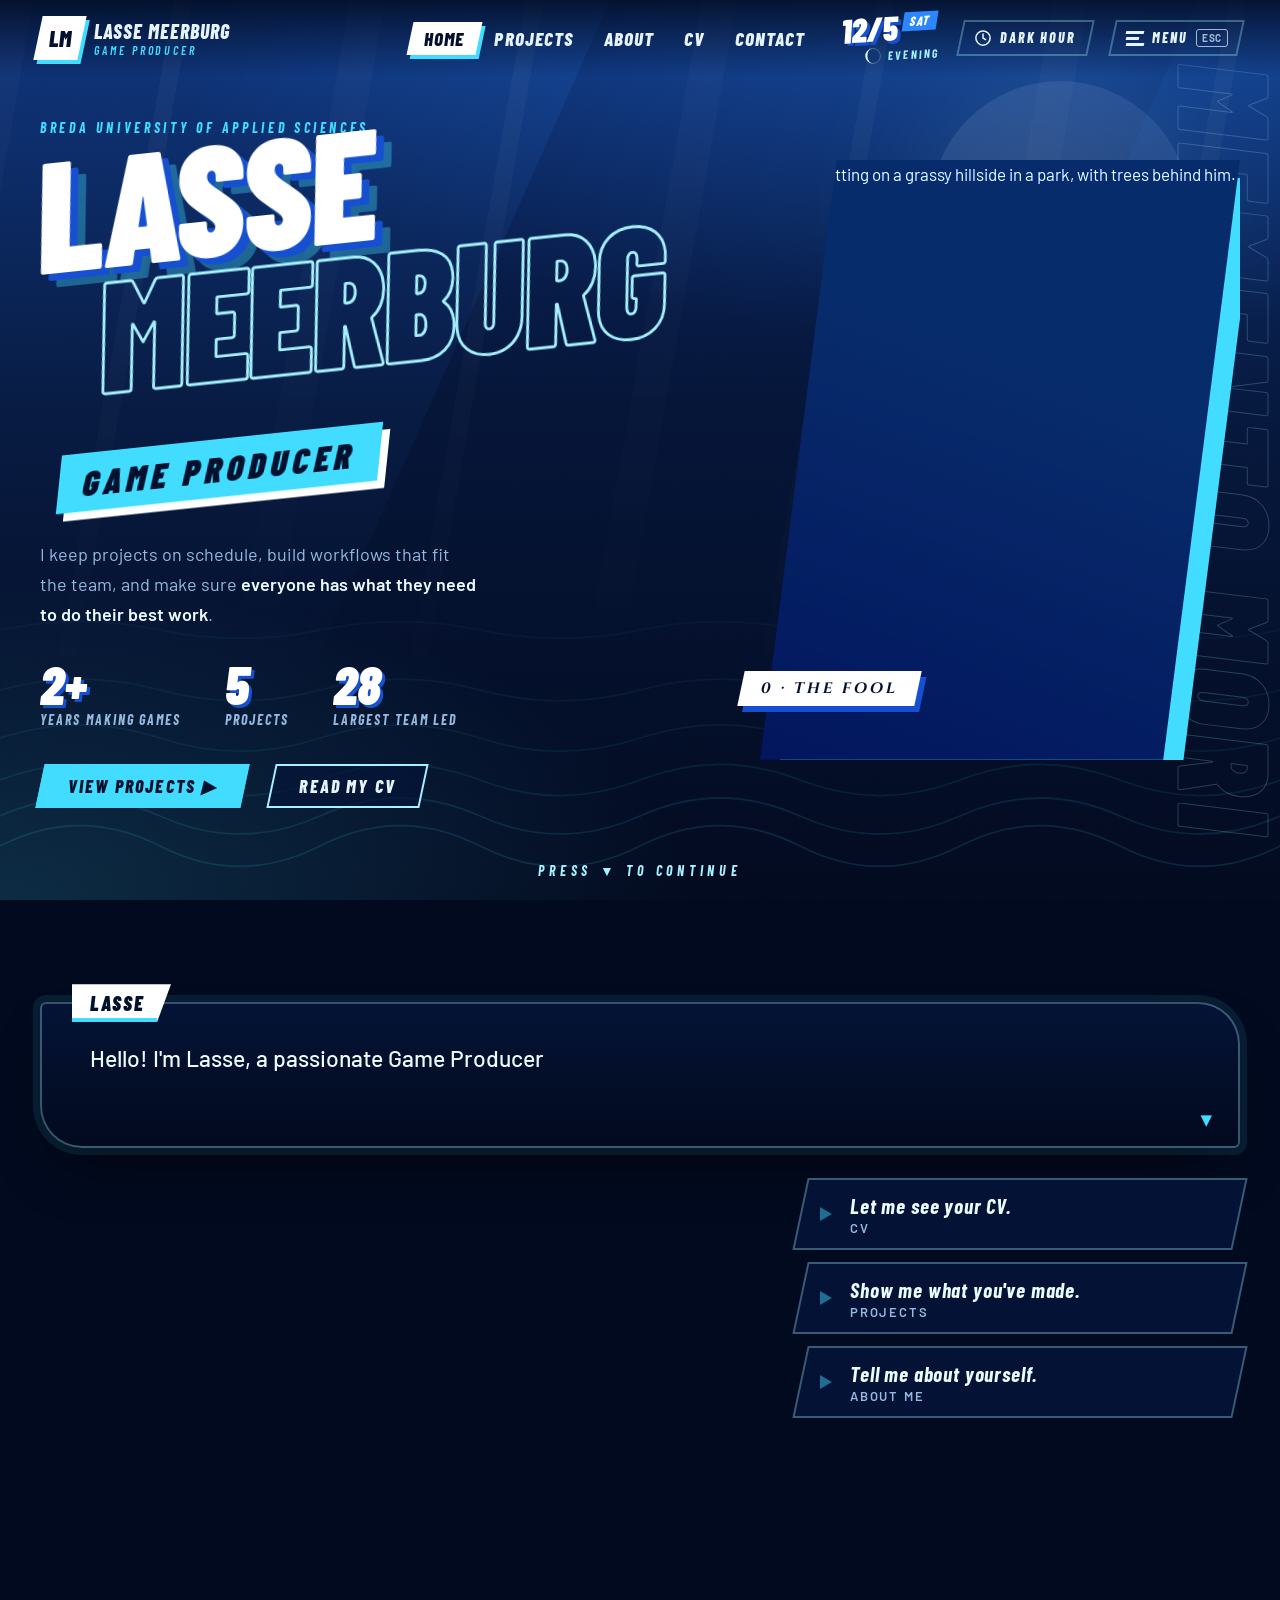
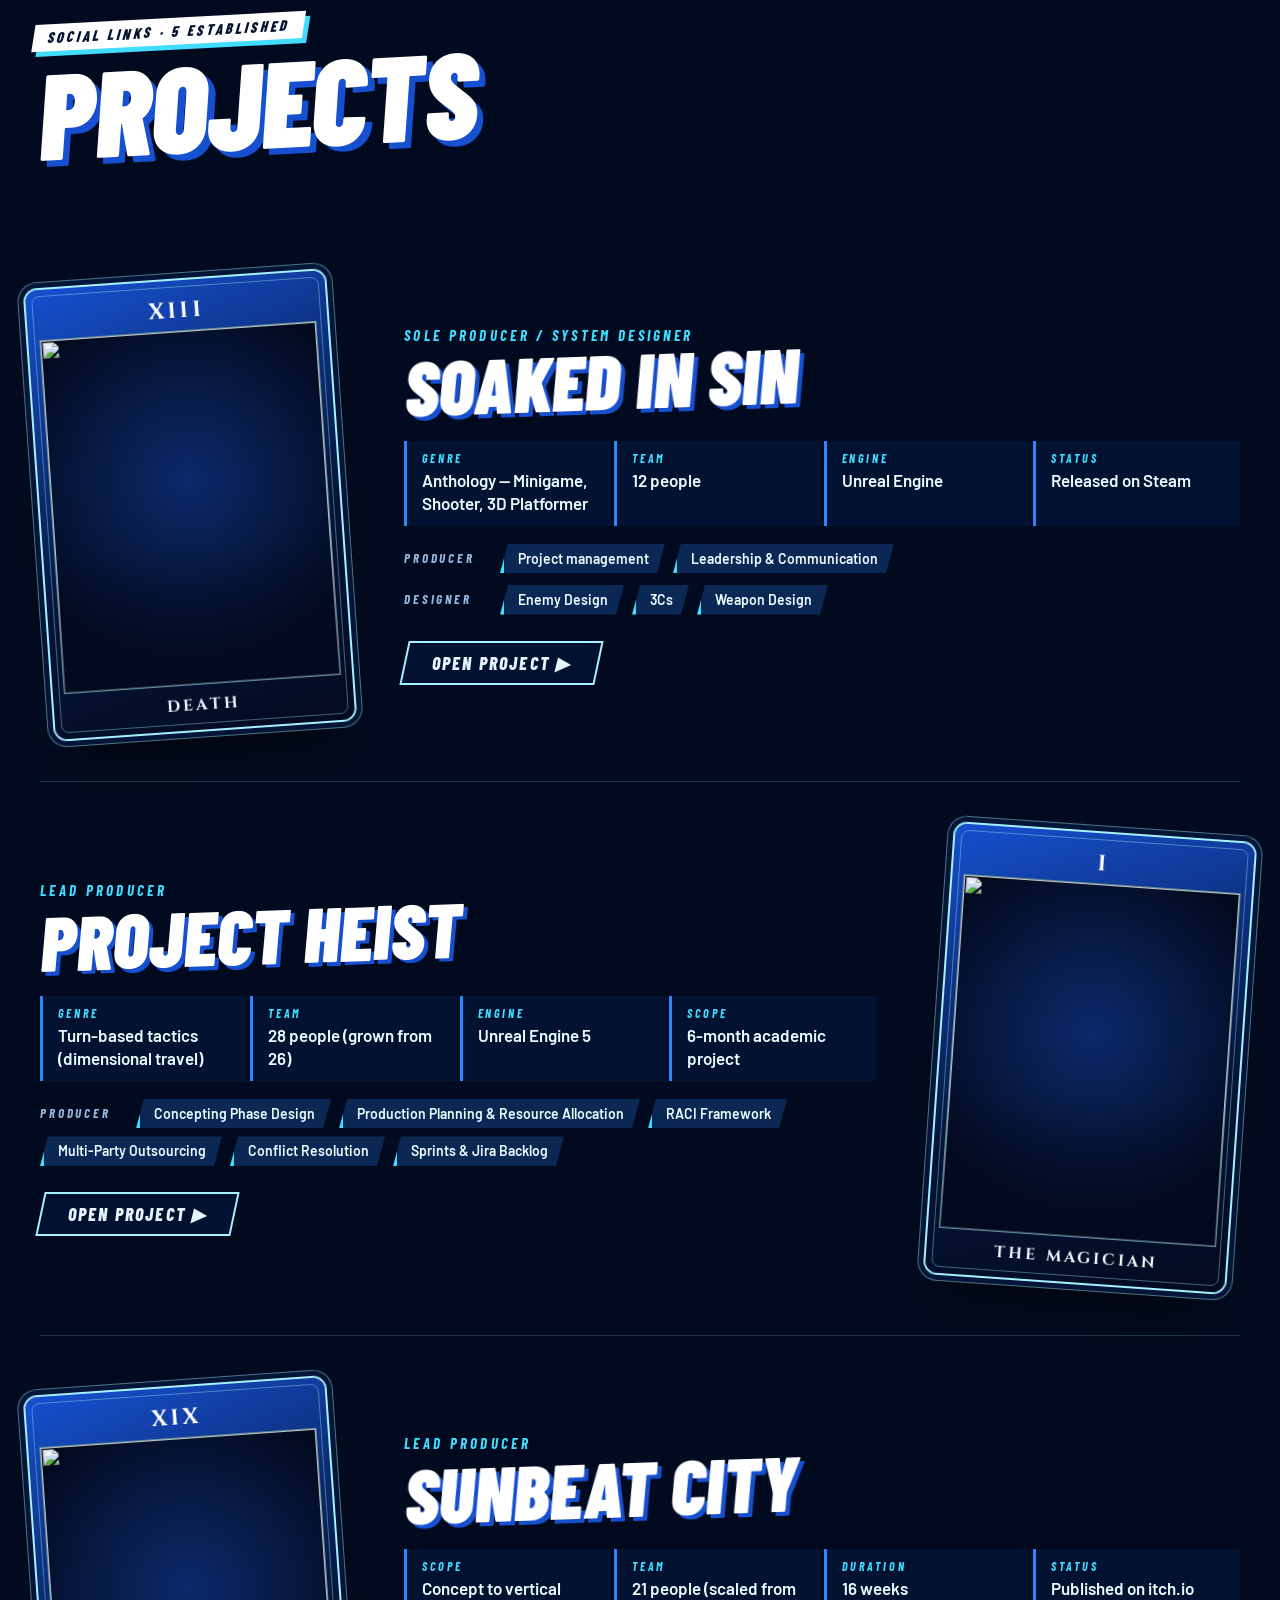
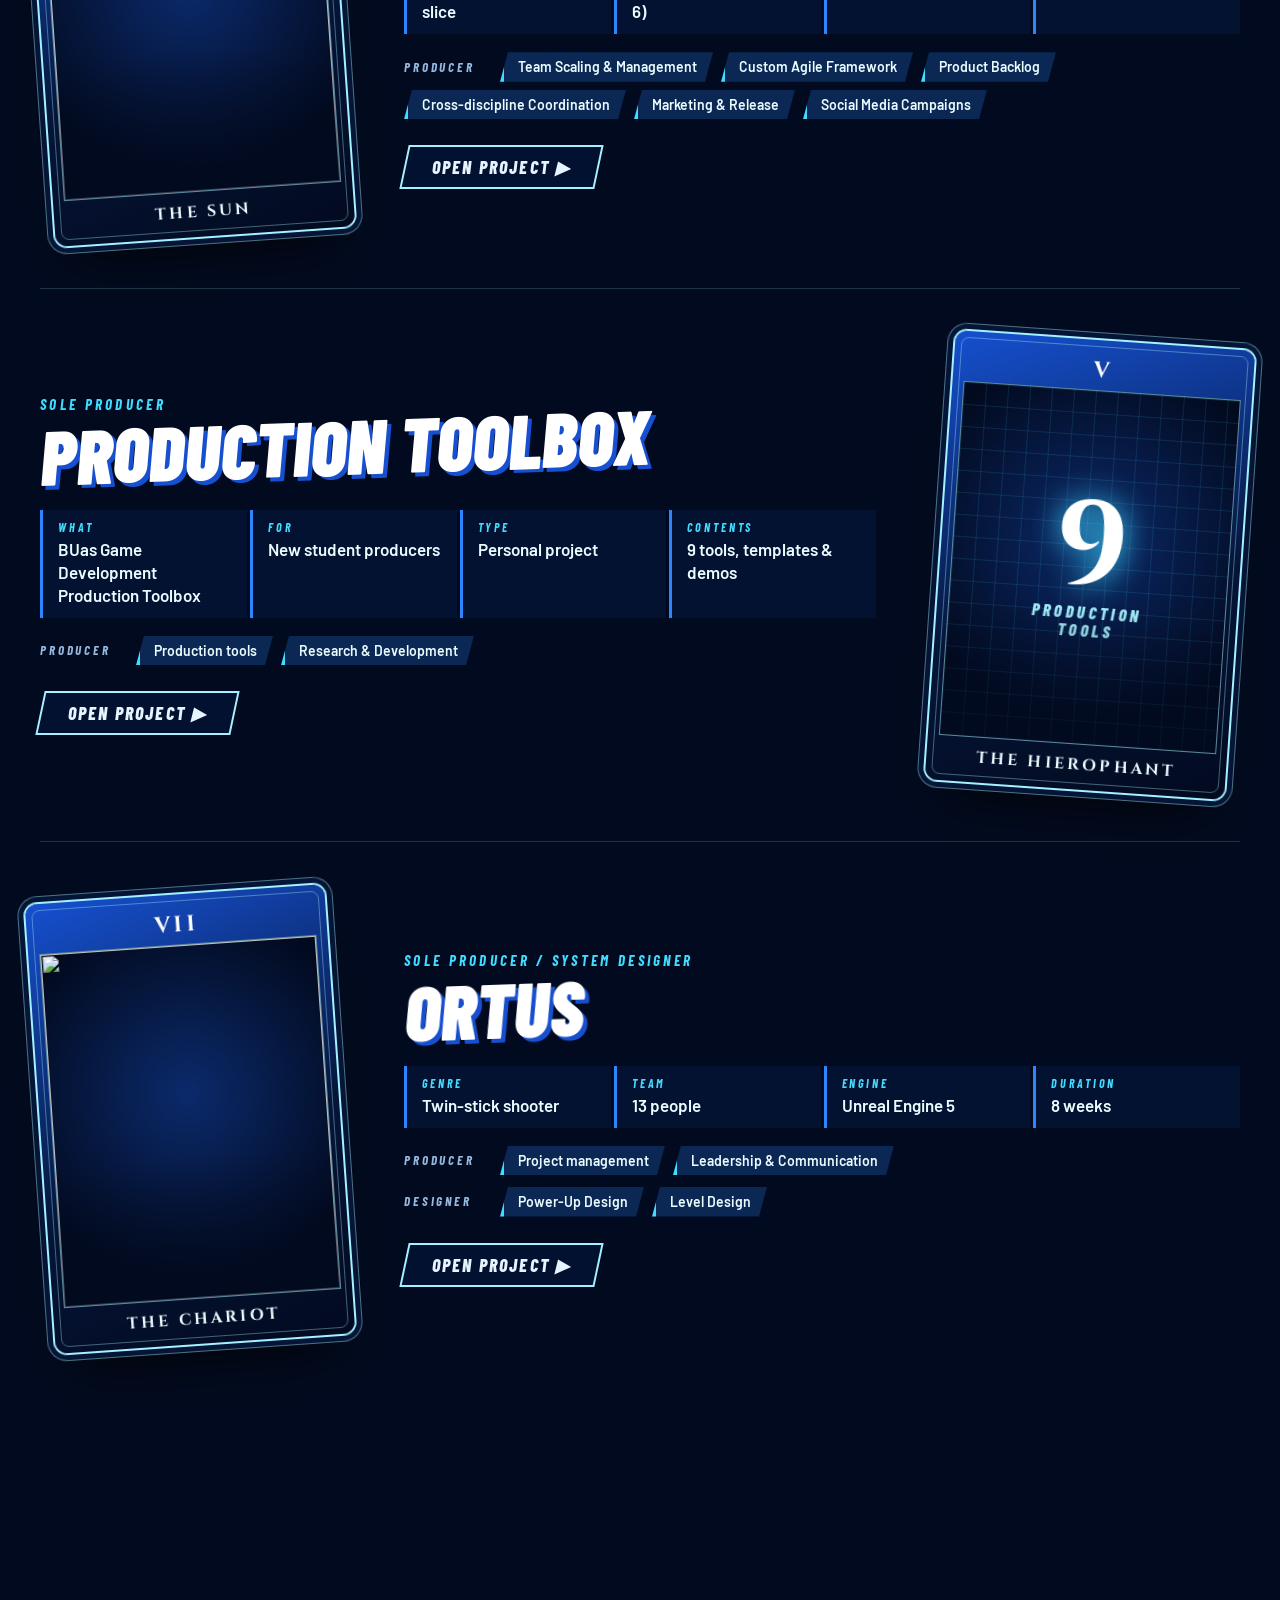
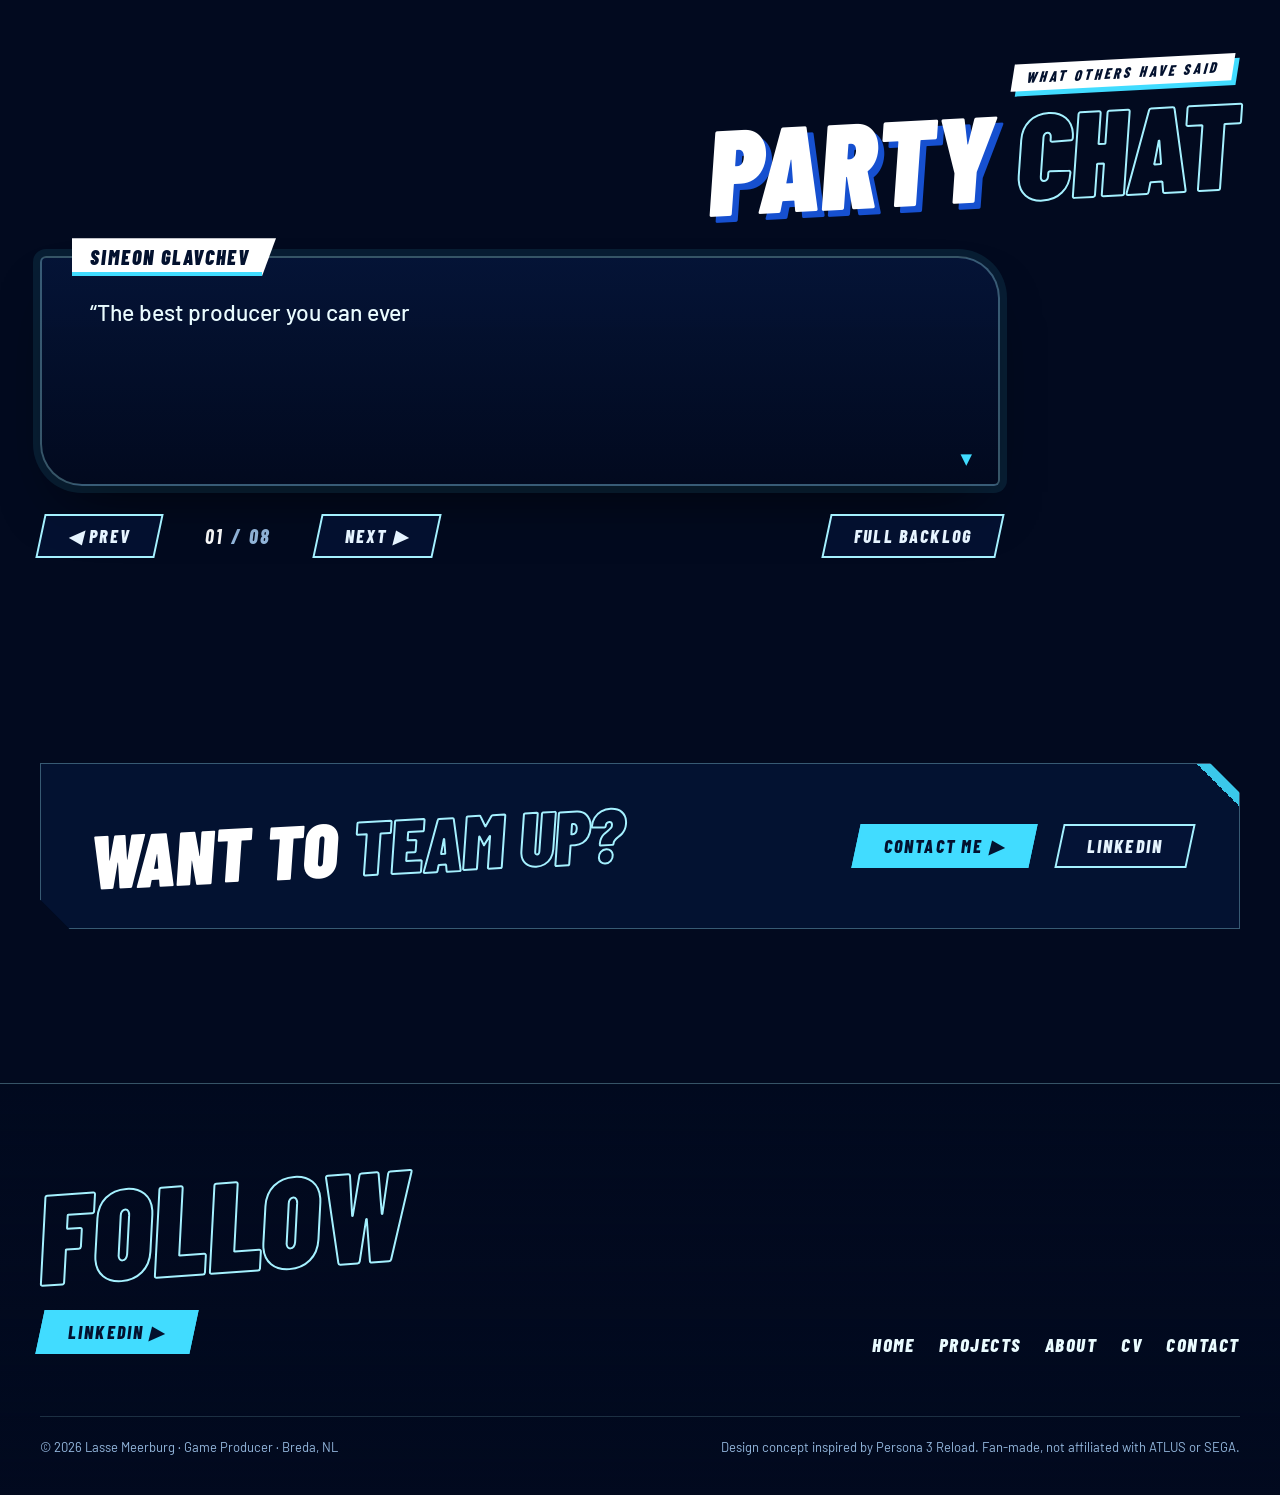
==== index.html @ f98d1767 "Add Persona 3 Reload-inspired portfolio concept Static redesign concept of lassemeerburg.squarespace" ====
<!doctype html>
<html lang="en" data-root="." data-page="home">
<head>
<meta charset="utf-8">
<meta name="viewport" content="width=device-width, initial-scale=1">
<title>Lasse Meerburg — Game Producer</title>
<meta name="description" content="Lasse Meerburg is a Game Producer studying at Breda University of Applied Sciences, with more than two years of experience leading game teams of up to 28 people.">
<meta property="og:title" content="Lasse Meerburg — Game Producer">
<meta property="og:description" content="Portfolio of Lasse Meerburg, Game Producer at Breda University of Applied Sciences.">
<meta name="theme-color" content="#051538">
<link rel="icon" href="data:image/svg+xml,%3Csvg xmlns='http://www.w3.org/2000/svg' viewBox='0 0 32 32'%3E%3Crect width='32' height='32' rx='7' fill='%23051538'/%3E%3Ccircle cx='16' cy='16' r='10' fill='%2341dcff'/%3E%3Ccircle cx='21' cy='12' r='9' fill='%23051538'/%3E%3C/svg%3E">
<link rel="preconnect" href="https://fonts.googleapis.com">
<link rel="preconnect" href="https://fonts.gstatic.com" crossorigin>
<link rel="stylesheet" href="https://fonts.googleapis.com/css2?family=Barlow+Condensed:ital,wght@0,500;0,600;0,700;0,800;0,900;1,500;1,600;1,700;1,800;1,900&family=Barlow:ital,wght@0,400;0,500;0,600;0,700;1,400&family=Cinzel:wght@500;700&display=swap">
<link rel="stylesheet" href="assets/css/style.css">
<script>(function(d){d.classList.add('js');try{var q=location.search.match(/[?&]theme=(dark-hour|day)(?=&|$)/),t=q?q[1]:localStorage.getItem('p3-theme');if(q)localStorage.setItem('p3-theme',t);if(t==='dark-hour'||(!t&&new Date().getHours()===0))d.dataset.theme='dark-hour';if(sessionStorage.getItem('p3-wipe'))d.classList.add('wipe-pending')}catch(e){}setTimeout(function(){if(!window.__p3)d.classList.remove('js','wipe-pending')},3000)})(document.documentElement)</script>
<script src="assets/js/site.js" defer></script>
</head>
<body>
<noscript><nav class="wrap" style="padding:20px 0"><a href="index.html">Home</a> · <a href="projects.html">Projects</a> · <a href="about.html">About</a> · <a href="cv.html">CV</a> · <a href="contact.html">Contact</a></nav></noscript>

<main id="main">

  <!-- ===== Title screen ===== -->
  <section class="hero" aria-labelledby="hero-title">
    <div class="hero__memento" aria-hidden="true">Memento Mori</div>
    <div class="wrap hero__grid">
      <div class="hero__copy">
        <p class="kicker">Breda University of Applied Sciences</p>
        <h1 class="hero__title" id="hero-title"><span>Lasse</span><span>Meerburg</span></h1>
        <p class="hero__role">Game Producer</p>
        <p class="hero__lead">I keep projects on schedule, build workflows that fit the team, and make sure <strong>everyone has what they need to do their best work</strong>.</p>
        <ul class="hero__stats" aria-label="At a glance">
          <li><b>2+</b>Years making games</li>
          <li><b>5</b>Projects</li>
          <li><b>28</b>Largest team led</li>
        </ul>
        <div class="btn-row">
          <a class="btn btn--solid" href="projects.html">View projects ▶</a>
          <a class="btn" href="cv.html">Read my CV</a>
        </div>
      </div>
      <figure class="hero__photo">
        <div class="hero__frame" aria-hidden="true"></div>
        <div class="hero__img">
          <img src="https://images.squarespace-cdn.com/content/v1/67a513989b3bf35e9ae5f112/a70b5be4-6b51-494e-b6a9-8e476831c168/IMG_20250909_161806.jpg?format=1000w" alt="Lasse sitting on a grassy hillside in a park, with trees behind him." width="1000" height="1312" fetchpriority="high">
        </div>
        <figcaption class="hero__badge">0 · The Fool</figcaption>
      </figure>
    </div>
    <a class="hero__prompt" href="#hello">Press ▼ to continue</a>
  </section>

  <!-- ===== Hello ===== -->
  <section class="section section--tight" id="hello" aria-label="Introduction">
    <div class="wrap">
      <div class="dialog" data-typewriter data-reveal>
        <span class="dialog__name">Lasse</span>
        <p class="dialog__text">Hello! I'm Lasse, a passionate Game Producer with over two years of experience making games as part of my studies. Currently, I am studying at Breda University of Applied Sciences.</p>
        <span class="dialog__next" aria-hidden="true">▼</span>
      </div>
      <nav class="choices" aria-label="Where to next">
        <a class="choice" href="cv.html">Let me see your CV.<small>CV</small></a>
        <a class="choice" href="projects.html">Show me what you've made.<small>Projects</small></a>
        <a class="choice" href="about.html">Tell me about yourself.<small>About me</small></a>
      </nav>
    </div>
  </section>

  <!-- ===== Projects ===== -->
  <section class="section" id="projects" aria-labelledby="projects-title">
    <div class="wrap">
      <header class="title" data-reveal>
        <span class="title__kicker">Social Links · 5 established</span>
        <h2 class="title__main" id="projects-title">Projects</h2>
      </header>

      <article class="proj" data-reveal>
        <a class="arcana" href="projects/soaked-in-sin.html" data-tilt aria-label="Soaked in Sin — open project page" style="--fit:contain">
          <span class="arcana__num">XIII</span>
          <span class="arcana__art"><img src="https://images.squarespace-cdn.com/content/v1/67a513989b3bf35e9ae5f112/6c86b7fc-7414-4c3a-ae66-5748085917e9/Soaked+In+Sin+Logo.png?format=750w" alt="" loading="lazy"></span>
          <span class="arcana__name">Death</span>
        </a>
        <div class="proj__body">
          <p class="proj__role">Sole Producer / System Designer</p>
          <h3 class="proj__title"><a href="projects/soaked-in-sin.html">Soaked in Sin</a></h3>
          <dl class="facts">
            <div><dt>Genre</dt><dd>Anthology — Minigame, Shooter, 3D Platformer</dd></div>
            <div><dt>Team</dt><dd>12 people</dd></div>
            <div><dt>Engine</dt><dd>Unreal Engine</dd></div>
            <div><dt>Status</dt><dd>Released on Steam</dd></div>
          </dl>
          <div class="chips"><span class="chips__label">Producer</span><span class="chip">Project management</span><span class="chip">Leadership &amp; Communication</span></div>
          <div class="chips"><span class="chips__label">Designer</span><span class="chip">Enemy Design</span><span class="chip">3Cs</span><span class="chip">Weapon Design</span></div>
          <a class="btn" href="projects/soaked-in-sin.html">Open project ▶</a>
        </div>
      </article>

      <article class="proj" data-reveal>
        <a class="arcana" href="projects/project-heist.html" data-tilt aria-label="Project Heist — open project page" style="--pos:50% 40%">
          <span class="arcana__num">I</span>
          <span class="arcana__art"><img src="https://images.squarespace-cdn.com/content/v1/67a513989b3bf35e9ae5f112/0121efa8-6def-48db-aca3-4c8d348fcbda/Team1Concepting_W3_color.png?format=750w" alt="" loading="lazy"></span>
          <span class="arcana__name">The Magician</span>
        </a>
        <div class="proj__body">
          <p class="proj__role">Lead Producer</p>
          <h3 class="proj__title"><a href="projects/project-heist.html">Project Heist</a></h3>
          <dl class="facts">
            <div><dt>Genre</dt><dd>Turn-based tactics (dimensional travel)</dd></div>
            <div><dt>Team</dt><dd>28 people (grown from 26)</dd></div>
            <div><dt>Engine</dt><dd>Unreal Engine 5</dd></div>
            <div><dt>Scope</dt><dd>6-month academic project</dd></div>
          </dl>
          <div class="chips"><span class="chips__label">Producer</span><span class="chip">Concepting Phase Design</span><span class="chip">Production Planning &amp; Resource Allocation</span><span class="chip">RACI Framework</span><span class="chip">Multi-Party Outsourcing</span><span class="chip">Conflict Resolution</span><span class="chip">Sprints &amp; Jira Backlog</span></div>
          <a class="btn" href="projects/project-heist.html">Open project ▶</a>
        </div>
      </article>

      <article class="proj" data-reveal>
        <a class="arcana" href="projects/sunbeat-city.html" data-tilt aria-label="Sunbeat City — open project page" style="--pos:22% 50%">
          <span class="arcana__num">XIX</span>
          <span class="arcana__art"><img src="https://images.squarespace-cdn.com/content/v1/67a513989b3bf35e9ae5f112/8e9fdb85-05a5-49b3-a9f9-baf64c06954c/Sunbeat+City_Image+%286%29.jpg?format=750w" alt="" loading="lazy"></span>
          <span class="arcana__name">The Sun</span>
        </a>
        <div class="proj__body">
          <p class="proj__role">Lead Producer</p>
          <h3 class="proj__title"><a href="projects/sunbeat-city.html">Sunbeat City</a></h3>
          <dl class="facts">
            <div><dt>Scope</dt><dd>Concept to vertical slice</dd></div>
            <div><dt>Team</dt><dd>21 people (scaled from 6)</dd></div>
            <div><dt>Duration</dt><dd>16 weeks</dd></div>
            <div><dt>Status</dt><dd>Published on itch.io</dd></div>
          </dl>
          <div class="chips"><span class="chips__label">Producer</span><span class="chip">Team Scaling &amp; Management</span><span class="chip">Custom Agile Framework</span><span class="chip">Product Backlog</span><span class="chip">Cross-discipline Coordination</span><span class="chip">Marketing &amp; Release</span><span class="chip">Social Media Campaigns</span></div>
          <a class="btn" href="projects/sunbeat-city.html">Open project ▶</a>
        </div>
      </article>

      <article class="proj" data-reveal>
        <a class="arcana" href="projects/production-toolbox.html" data-tilt aria-label="Production Toolbox — open project page">
          <span class="arcana__num">V</span>
          <span class="arcana__art arcana__art--type" aria-hidden="true"><span class="tt-big">9</span><span class="tt-small">Production<br>tools</span></span>
          <span class="arcana__name">The Hierophant</span>
        </a>
        <div class="proj__body">
          <p class="proj__role">Sole Producer</p>
          <h3 class="proj__title"><a href="projects/production-toolbox.html">Production Toolbox</a></h3>
          <dl class="facts">
            <div><dt>What</dt><dd>BUas Game Development Production Toolbox</dd></div>
            <div><dt>For</dt><dd>New student producers</dd></div>
            <div><dt>Type</dt><dd>Personal project</dd></div>
            <div><dt>Contents</dt><dd>9 tools, templates &amp; demos</dd></div>
          </dl>
          <div class="chips"><span class="chips__label">Producer</span><span class="chip">Production tools</span><span class="chip">Research &amp; Development</span></div>
          <a class="btn" href="projects/production-toolbox.html">Open project ▶</a>
        </div>
      </article>

      <article class="proj" data-reveal>
        <a class="arcana" href="projects/ortus.html" data-tilt aria-label="ORTUS — open project page" style="--fit:contain">
          <span class="arcana__num">VII</span>
          <span class="arcana__art arcana__art--fill" style="--art:url('https://images.squarespace-cdn.com/content/v1/67a513989b3bf35e9ae5f112/cac41859-4544-452c-8e7e-97a00ee255c0/ORTUS+LOGO+2.png?format=300w')"><img src="https://images.squarespace-cdn.com/content/v1/67a513989b3bf35e9ae5f112/cac41859-4544-452c-8e7e-97a00ee255c0/ORTUS+LOGO+2.png?format=750w" alt="" loading="lazy"></span>
          <span class="arcana__name">The Chariot</span>
        </a>
        <div class="proj__body">
          <p class="proj__role">Sole Producer / System Designer</p>
          <h3 class="proj__title"><a href="projects/ortus.html">ORTUS</a></h3>
          <dl class="facts">
            <div><dt>Genre</dt><dd>Twin-stick shooter</dd></div>
            <div><dt>Team</dt><dd>13 people</dd></div>
            <div><dt>Engine</dt><dd>Unreal Engine 5</dd></div>
            <div><dt>Duration</dt><dd>8 weeks</dd></div>
          </dl>
          <div class="chips"><span class="chips__label">Producer</span><span class="chip">Project management</span><span class="chip">Leadership &amp; Communication</span></div>
          <div class="chips"><span class="chips__label">Designer</span><span class="chip">Power-Up Design</span><span class="chip">Level Design</span></div>
          <a class="btn" href="projects/ortus.html">Open project ▶</a>
        </div>
      </article>
    </div>
  </section>

  <!-- ===== Testimonials ===== -->
  <section class="section" id="voices" aria-labelledby="voices-title">
    <div class="wrap">
      <header class="title title--right" data-reveal>
        <span class="title__kicker">What others have said</span>
        <h2 class="title__main" id="voices-title">Party <em>chat</em></h2>
      </header>
      <div class="talk" data-talk data-log="about.html#backlog" data-reveal>
        <ul class="quotes">
          <li><span class="q__name">Simeon Glavchev</span><p class="q__text">The best producer you can ever get is Lasse — he handled the producer role insanely well and if I could choose my producer it will always be him.</p></li>
          <li><span class="q__name">Iliya Karadzhinova</span><span class="q__role">Environment Artist</span><p class="q__text">Lasse felt like the glue of the group and with us being 12 people, it would have been hard to get to the same point without him.</p></li>
          <li><span class="q__name">Jarod de Cleen</span><span class="q__role">3Cs Designer</span><p class="q__text">The project I worked on with Lasse felt the most organized and well thought out by a long shot — there was never a moment when the group would fall apart.</p></li>
          <li><span class="q__name">Karin Mursec</span><span class="q__role">Character Artist</span><p class="q__text">He took the lead helping us get organized then stepped back allowing others to lead too, showing the team is really important to him while communicating clearly and being quick to help when asked.</p></li>
          <li><span class="q__name">Noah Modli-Gorodetsky</span><p class="q__text">You bring a constant driving force to a project while creating spaces for teammates to meaningfully contribute, and the sense of camaraderie you brought to the team is honestly awe inspiring.</p></li>
          <li><span class="q__name">Daan Derkx</span><p class="q__text">Lasse led clear meetings to keep everyone on the same page while being open to feedback, and amazingly kept track of what 12 people were working on for 48 hours during a game jam.</p></li>
          <li><span class="q__name">Adrian Kowalik</span><p class="q__text">Lasse is an amazing producer who keeps the team united, and I've worked with him on several projects — every single one ended up as a great game.</p></li>
          <li><span class="q__name">Maxim Reyes</span><p class="q__text">He keeps the ball rolling without stalling conversation, ensures team spirit, treats everyone like an equal, and leads very clearly.</p></li>
        </ul>
      </div>
    </div>
  </section>

  <!-- ===== Contact band ===== -->
  <section class="section section--tight" aria-label="Get in touch">
    <div class="wrap">
      <div class="panel cta-band" data-reveal>
        <h2>Want to <em>team up?</em></h2>
        <div class="btn-row">
          <a class="btn btn--solid" href="contact.html">Contact me ▶</a>
          <a class="btn" href="https://www.linkedin.com/in/lasse-meerburg-8530b225b/" target="_blank" rel="noopener">LinkedIn</a>
        </div>
      </div>
    </div>
  </section>

</main>
</body>
</html>
---- assets/css/style.css ----
/* ==========================================================================
   Lasse Meerburg — portfolio concept
   Visual direction inspired by Persona 3 Reload (fan-made, unofficial).
   ========================================================================== */

/* ---------- Tokens ------------------------------------------------------- */
:root {
  --abyss: #020a1f;
  --night: #051538;
  --deep: #0b2a6b;
  --blue: #1650d0;
  --azure: #2b86ff;
  --cyan: #41dcff;
  --aqua: #a5f1ff;
  --foam: #eafcff;
  --white: #ffffff;
  --ink: #03112e;
  --accent: #ff3d6e;
  --moon: #dff6ff;
  --moon-glow: rgba(165, 241, 255, .35);

  --text: #e6f4ff;
  --muted: #95b9df;
  --panel: rgba(5, 21, 56, .78);
  --panel-strong: rgba(2, 10, 31, .94);
  --line: rgba(165, 241, 255, .32);

  --skew: -12deg;
  --ease: cubic-bezier(.2, .9, .2, 1);
  --header-h: 76px;

  --f-display: "Barlow Condensed", "Arial Narrow", sans-serif;
  --f-body: "Barlow", system-ui, -apple-system, "Segoe UI", sans-serif;
  --f-tarot: "Cinzel", Georgia, serif;

  color-scheme: dark;
}

/* The Dark Hour: same layout, a sicker palette. */
:root[data-theme="dark-hour"] {
  --abyss: #020803;
  --night: #06170b;
  --deep: #0f3418;
  --blue: #2b6a20;
  --azure: #6fcf2f;
  --cyan: #c4ff4d;
  --aqua: #e3ffad;
  --foam: #f5ffe6;
  --ink: #071203;
  --accent: #e0002a;
  --moon: #f6f39a;
  --moon-glow: rgba(225, 255, 120, .45);

  --text: #effbe2;
  --muted: #a7c596;
  --panel: rgba(6, 23, 11, .8);
  --panel-strong: rgba(2, 10, 4, .95);
  --line: rgba(196, 255, 77, .32);
}

/* ---------- Base --------------------------------------------------------- */
*, *::before, *::after { box-sizing: border-box; }

html {
  -webkit-text-size-adjust: 100%;
  scroll-behavior: smooth;
  scroll-padding-top: calc(var(--header-h) + 16px);
  background: var(--abyss);
}

/* No body background: the root paints the base colour, and the fixed .bg layer
   (z-index -1) has to sit above it but below all content. */
body {
  margin: 0;
  min-height: 100vh;
  color: var(--text);
  font: 400 17px/1.65 var(--f-body);
  overflow-x: hidden;
  transition: color .6s;
}

img { max-width: 100%; display: block; }
a { color: var(--cyan); }
p { margin: 0 0 1.1em; }
::selection { background: var(--cyan); color: var(--ink); }
:focus-visible { outline: 3px solid var(--cyan); outline-offset: 3px; }

.sr-only {
  position: absolute; width: 1px; height: 1px; padding: 0; margin: -1px;
  overflow: hidden; clip: rect(0 0 0 0); white-space: nowrap; border: 0;
}

.skip {
  position: fixed; left: 16px; top: -60px; z-index: 300;
  padding: 10px 16px; background: var(--white); color: var(--ink);
  font: 800 italic 16px/1 var(--f-display); letter-spacing: .1em; text-transform: uppercase;
  text-decoration: none; transition: top .2s;
}
.skip:focus { top: 12px; }

.wrap { width: min(1200px, 100% - 32px); margin-inline: auto; }
.section { position: relative; padding: clamp(64px, 10vw, 140px) 0; }
.section--tight { padding: clamp(40px, 6vw, 80px) 0; }

/* Page-transition guard: keeps the incoming page covered until the wipe runs.
   Auto-reveals after 1.5s in case the script never loads. */
.wipe-pending body { visibility: hidden; animation: unhide 0s 1.5s forwards; }
@keyframes unhide { to { visibility: visible; } }

/* ---------- Background --------------------------------------------------- */
.bg {
  position: fixed; inset: 0; z-index: -1; overflow: hidden; pointer-events: none;
  background:
    radial-gradient(120% 80% at 78% -10%, color-mix(in srgb, var(--azure) 42%, transparent), transparent 60%),
    radial-gradient(90% 60% at 0% 100%, color-mix(in srgb, var(--cyan) 16%, transparent), transparent 60%),
    linear-gradient(180deg, var(--deep) 0%, var(--night) 45%, var(--abyss) 100%);
  transition: background .8s;
}
.bg__shard {
  position: absolute; top: -20vh; width: 60vw; height: 140vh;
  background: linear-gradient(180deg, color-mix(in srgb, var(--azure) 16%, transparent), transparent 70%);
  transform: skewX(-24deg);
}
.bg__shard--1 { left: -28vw; }
.bg__shard--2 { right: -38vw; opacity: .55; }
.bg__rays {
  position: absolute; inset: -20% -10%;
  background: repeating-linear-gradient(100deg,
    transparent 0 9%, rgba(255, 255, 255, .035) 9% 11%,
    transparent 11% 19%, rgba(255, 255, 255, .05) 19% 20%);
  -webkit-mask-image: linear-gradient(180deg, #000 0%, transparent 75%);
  mask-image: linear-gradient(180deg, #000 0%, transparent 75%);
  animation: rays 18s ease-in-out infinite alternate;
}
@keyframes rays { to { transform: translateX(4%) skewX(-4deg); } }

.bg__moon {
  position: absolute; top: 9vh; right: 7vw;
  width: min(22vw, 260px); aspect-ratio: 1; border-radius: 50%;
  background: radial-gradient(circle at 38% 35%, var(--moon), color-mix(in srgb, var(--moon) 65%, var(--azure)) 72%);
  box-shadow: 0 0 60px 18px var(--moon-glow), 0 0 220px 60px color-mix(in srgb, var(--moon-glow) 45%, transparent);
  opacity: .14;
  transition: width 1.2s var(--ease), top 1.2s var(--ease), right 1.2s var(--ease), opacity 1.2s;
}
:root[data-theme="dark-hour"] .bg__moon { opacity: .85; width: min(48vw, 580px); top: -8vh; right: -8vw; }

.bg__waves {
  position: absolute; left: 0; bottom: -2vh; width: 200%; height: 40vh;
  color: var(--cyan); opacity: .35;
  animation: waves 26s linear infinite;
}
.bg__waves svg { width: 100%; height: 100%; }
@keyframes waves { to { transform: translateX(-50%); } }

.bubble {
  position: absolute; bottom: -40px; left: var(--x);
  width: var(--s); height: var(--s); border-radius: 50%;
  border: 1px solid color-mix(in srgb, var(--aqua) 55%, transparent);
  background: radial-gradient(circle at 30% 30%, rgba(255, 255, 255, .55), transparent 42%);
  opacity: 0;
  animation: rise var(--d) linear var(--delay) infinite;
}
@keyframes rise {
  0% { transform: translate(0, 0); opacity: 0; }
  10% { opacity: .75; }
  50% { transform: translate(var(--drift), -55vh); }
  90% { opacity: .5; }
  100% { transform: translate(0, -112vh); opacity: 0; }
}

.bg__grain {
  position: absolute; inset: 0; opacity: .06; mix-blend-mode: overlay;
  background-image: url("data:image/svg+xml;utf8,<svg xmlns='http://www.w3.org/2000/svg' width='160' height='160'><filter id='n'><feTurbulence type='fractalNoise' baseFrequency='.9' numOctaves='2' stitchTiles='stitch'/></filter><rect width='100%' height='100%' filter='url(%23n)'/></svg>");
}
:root[data-theme="dark-hour"] .bg::after {
  content: ""; position: absolute; inset: 0;
  background: radial-gradient(ellipse at 50% 125%, rgba(170, 0, 24, .4), transparent 60%);
}

/* ---------- Header ------------------------------------------------------- */
.hdr {
  position: fixed; inset: 0 0 auto 0; z-index: 50;
  height: var(--header-h);
  display: flex; align-items: center; gap: clamp(10px, 2vw, 22px);
  padding: 0 clamp(16px, 3vw, 40px);
  background: linear-gradient(180deg, color-mix(in srgb, var(--abyss) 85%, transparent), transparent);
  transition: background .3s, box-shadow .3s;
}
.hdr.is-scrolled { background: var(--panel-strong); box-shadow: 0 1px 0 var(--line); }

.brand { display: flex; align-items: center; gap: 12px; color: var(--text); text-decoration: none; }
.brand__mark {
  display: grid; place-items: center; width: 44px; height: 44px; flex: none;
  background: var(--white); color: var(--ink);
  font: 900 italic 22px/1 var(--f-display);
  transform: skew(var(--skew)); box-shadow: 4px 4px 0 var(--cyan);
  transition: box-shadow .2s, transform .2s var(--ease);
}
.brand__mark span { transform: skew(12deg); }
.brand:hover .brand__mark { box-shadow: 6px 6px 0 var(--cyan); transform: skew(var(--skew)) translate(-2px, -2px); }
.brand__name { font: 800 italic 20px/1 var(--f-display); letter-spacing: .05em; text-transform: uppercase; white-space: nowrap; }
.brand__name small { display: block; margin-top: 3px; font-weight: 600; font-size: 12px; color: var(--cyan); letter-spacing: .24em; }

.nav { margin-left: auto; display: flex; gap: 2px; }
.nav a {
  position: relative; isolation: isolate;
  padding: 9px 14px;
  font: 800 italic 19px/1 var(--f-display); letter-spacing: .06em; text-transform: uppercase;
  color: var(--text); text-decoration: none;
  transition: color .2s;
}
.nav a::before {
  content: ""; position: absolute; inset: 2px 0; z-index: -1;
  background: var(--white);
  transform: skew(var(--skew)) scaleX(0); transform-origin: left;
  transition: transform .25s var(--ease);
}
.nav a:hover, .nav a[aria-current="page"] { color: var(--ink); }
.nav a:hover::before, .nav a[aria-current="page"]::before { transform: skew(var(--skew)) scaleX(1); }
.nav a[aria-current="page"]::before { box-shadow: 4px 4px 0 var(--cyan); }

/* Calendar (top-right date, moon phase, time of day) */
.cal { display: grid; justify-items: end; gap: 2px; transform: rotate(-3deg); user-select: none; }
.cal__date { display: flex; align-items: flex-start; gap: 6px; }
.cal__md { font: 900 italic 34px/.9 var(--f-display); color: var(--white); text-shadow: 3px 3px 0 var(--blue); }
.cal__dow {
  padding: 3px 7px; background: var(--cyan); color: var(--ink);
  font: 800 italic 13px/1 var(--f-display); letter-spacing: .08em;
  transform: skew(var(--skew));
}
.cal__dow[data-day="0"] { background: var(--accent); color: var(--white); }
.cal__dow[data-day="6"] { background: var(--azure); color: var(--white); }
.cal__row { display: flex; align-items: center; gap: 6px; }
.cal__tod { font: 700 italic 12px/1 var(--f-display); letter-spacing: .18em; text-transform: uppercase; color: var(--aqua); white-space: nowrap; }
.moon { width: 18px; height: 18px; }
.moon__dark { fill: color-mix(in srgb, var(--night) 70%, var(--azure)); stroke: color-mix(in srgb, var(--aqua) 40%, transparent); stroke-width: 1; }
.moon__lit { fill: var(--moon); }
:root[data-theme="dark-hour"] .cal__tod { color: var(--cyan); animation: flicker 3s infinite; }
@keyframes flicker { 0%, 92%, 100% { opacity: 1; } 94% { opacity: .2; } 96% { opacity: .9; } 97% { opacity: .3; } }

.dh-btn, .menu-btn {
  position: relative; isolation: isolate;
  display: inline-flex; align-items: center; gap: 8px;
  padding: 9px 14px; border: 0; background: none; cursor: pointer;
  color: var(--text);
  font: 800 italic 14px/1 var(--f-display); letter-spacing: .14em; text-transform: uppercase;
  transition: color .2s;
}
.dh-btn::before, .menu-btn::before {
  content: ""; position: absolute; inset: 0; z-index: -1;
  border: 2px solid var(--line); transform: skew(var(--skew));
  transition: background .2s, border-color .2s;
}
.dh-btn:hover, .menu-btn:hover { color: var(--ink); }
.dh-btn:hover::before, .menu-btn:hover::before { background: var(--white); border-color: var(--white); }
.dh-btn svg { width: 18px; height: 18px; }
.dh-btn[aria-pressed="true"] { color: var(--ink); }
.dh-btn[aria-pressed="true"]::before { background: var(--cyan); border-color: var(--cyan); }
.menu-btn__bars { display: grid; gap: 3px; }
.menu-btn__bars i { display: block; width: 18px; height: 3px; background: currentColor; transform: skew(var(--skew)); }
.menu-btn__bars i:nth-child(2) { width: 13px; }
.menu-btn kbd {
  font: 700 10px/1 var(--f-body); letter-spacing: .05em; padding: 3px 5px;
  border: 1px solid currentColor; border-radius: 3px; opacity: .7;
}

/* ---------- Full-screen menu (pause-menu homage) ------------------------- */
.menu { position: fixed; inset: 0; z-index: 100; display: grid; align-content: center; justify-items: end; padding: 6vh 7vw; overflow: hidden; }
.menu[hidden] { display: none; }
.menu__bg {
  position: absolute; inset: 0;
  background:
    repeating-linear-gradient(115deg, transparent 0 46px, rgba(255, 255, 255, .025) 46px 92px),
    linear-gradient(115deg, var(--panel-strong) 0 34%, var(--cyan) 34% 34.6%, color-mix(in srgb, var(--deep) 96%, transparent) 34.6%);
  animation: menuBg .45s var(--ease) both;
}
@keyframes menuBg {
  from { clip-path: polygon(110% 0, 110% 0, 100% 100%, 100% 100%); }
  to { clip-path: polygon(-30% 0, 110% 0, 100% 100%, -40% 100%); }
}
.menu__deco {
  position: absolute; left: -2vw; bottom: -4vh;
  font: 900 italic 34vh/.8 var(--f-display); text-transform: uppercase;
  color: transparent; -webkit-text-stroke: 1px color-mix(in srgb, var(--aqua) 25%, transparent);
  transform: rotate(-8deg); pointer-events: none; white-space: nowrap;
}
.menu__list { position: relative; display: flex; flex-direction: column; align-items: flex-end; transform: rotate(-8deg); }
.menu__item {
  --x: calc(var(--i) * -42px);
  position: relative; isolation: isolate;
  display: flex; align-items: baseline; gap: 18px;
  padding: 0 26px;
  font: 900 italic clamp(46px, 8.6vw, 116px)/.95 var(--f-display); text-transform: uppercase; letter-spacing: -.01em;
  color: var(--aqua); text-decoration: none;
  transform: translateX(var(--x));
  animation: menuItem .5s var(--ease) both;
  animation-delay: calc(var(--i) * 55ms + 90ms);
  transition: color .15s;
}
@keyframes menuItem { from { opacity: 0; translate: 140px 0; } to { opacity: 1; translate: 0 0; } }
.menu__item::before {
  content: ""; position: absolute; inset: 10% -12px 6%; z-index: -1;
  background: var(--white); box-shadow: 12px 12px 0 var(--cyan);
  transform: skew(var(--skew)) scaleX(0); transform-origin: right;
  transition: transform .22s var(--ease);
}
.menu__item.is-active { color: var(--ink); }
.menu__item.is-active::before { transform: skew(var(--skew)) scaleX(1); }
.menu__item:focus-visible { outline: none; }
.menu__num { font-size: .26em; color: var(--cyan); letter-spacing: .1em; }
.menu__item.is-active .menu__num { color: var(--blue); }
.menu__tag {
  font: 700 italic 15px/1 var(--f-display); letter-spacing: .24em; color: var(--muted);
  opacity: 0; transition: opacity .2s;
}
.menu__item.is-active .menu__tag { opacity: 1; color: var(--blue); }
.menu__hint {
  position: absolute; left: 7vw; bottom: 5vh; margin: 0;
  font: 700 italic 14px/1.6 var(--f-display); letter-spacing: .22em; text-transform: uppercase; color: var(--muted);
}
.menu__hint kbd { font: inherit; color: var(--white); }
.menu__close { position: absolute; top: 18px; right: clamp(16px, 3vw, 40px); }
.menu__cal { position: absolute; left: 7vw; top: 6vh; transform: rotate(-3deg) scale(1.6); transform-origin: left top; }
.menu__cal .cal { justify-items: start; transform: none; }
html.menu-open { overflow: hidden; }

/* ---------- Page wipe ---------------------------------------------------- */
.wipe { position: fixed; inset: 0; z-index: 250; pointer-events: none; overflow: hidden; visibility: hidden; }
.wipe.is-in, .wipe.is-out { visibility: visible; }
.wipe i { position: absolute; top: -12%; bottom: -12%; left: -30%; width: 160%; transform: skewX(-18deg) translateX(-112%); }
.wipe i:nth-child(1) { background: var(--white); }
.wipe i:nth-child(2) { background: var(--cyan); }
.wipe i:nth-child(3) { background: var(--deep); }
.wipe.is-in i { animation: wipeIn .48s var(--ease) both; }
.wipe.is-in i:nth-child(2) { animation-delay: .06s; }
.wipe.is-in i:nth-child(3) { animation-delay: .12s; }
.wipe.is-out i { animation: wipeOut .6s var(--ease) both; }
.wipe.is-out i:nth-child(2) { animation-delay: .05s; }
.wipe.is-out i:nth-child(1) { animation-delay: .1s; }
@keyframes wipeIn { from { transform: skewX(-18deg) translateX(-112%); } to { transform: skewX(-18deg) translateX(0); } }
@keyframes wipeOut { from { transform: skewX(-18deg) translateX(0); } to { transform: skewX(-18deg) translateX(112%); } }

/* ---------- Dark Hour flash --------------------------------------------- */
.dh-flash {
  position: fixed; inset: 0; z-index: 180; display: grid; place-content: center; text-align: center;
  pointer-events: none; opacity: 0;
  background: radial-gradient(circle at 50% 50%, rgba(196, 255, 77, .3), rgba(2, 8, 3, .97) 65%);
}
.dh-flash--day { background: radial-gradient(circle at 50% 50%, rgba(65, 220, 255, .35), rgba(2, 10, 31, .97) 65%); }
.dh-flash.is-on { animation: dhflash 1.5s ease forwards; }
.dh-flash__time { font: 900 italic clamp(72px, 16vw, 200px)/.9 var(--f-display); color: #f5ffe6; text-shadow: 0 0 40px #c4ff4d; }
.dh-flash--day .dh-flash__time { text-shadow: 0 0 40px #41dcff; }
.dh-flash__sub { margin-top: 10px; font: 700 italic 18px/1 var(--f-display); letter-spacing: .5em; text-transform: uppercase; color: #f5ffe6; }
@keyframes dhflash { 0% { opacity: 0; } 14% { opacity: 1; } 68% { opacity: 1; } 100% { opacity: 0; } }

/* ---------- Typography components --------------------------------------- */
.kicker {
  display: inline-block; margin: 0 0 14px;
  font: 700 italic 14px/1.2 var(--f-display); letter-spacing: .26em; text-transform: uppercase;
  color: var(--cyan);
}

.title { position: relative; margin: 0 0 clamp(36px, 5vw, 64px); transform: rotate(-3deg); transform-origin: left bottom; }
.title--right { text-align: right; transform-origin: right bottom; }
.title__kicker {
  display: inline-block; margin-bottom: 8px; padding: 6px 14px;
  background: var(--white); color: var(--ink);
  font: 800 italic 15px/1 var(--f-display); letter-spacing: .2em; text-transform: uppercase;
  transform: skew(var(--skew)); box-shadow: 5px 5px 0 var(--cyan);
}
.title__main {
  margin: 0;
  font: 900 italic clamp(54px, 9.5vw, 128px)/.86 var(--f-display); text-transform: uppercase; letter-spacing: -.01em;
  color: var(--white); text-shadow: .05em .05em 0 var(--blue);
}
.title__main em { font-style: inherit; color: transparent; -webkit-text-stroke: 2px var(--aqua); text-shadow: none; }

.label {
  display: flex; align-items: center; gap: 12px; margin: 0 0 18px;
  font: 800 italic 26px/1.05 var(--f-display); letter-spacing: .06em; text-transform: uppercase; color: var(--white);
}
.label::before { content: ""; flex: none; width: 13px; height: 13px; background: var(--cyan); transform: rotate(45deg); box-shadow: 0 0 12px var(--cyan); }

.lead { font-size: clamp(18px, 1.9vw, 21px); line-height: 1.6; color: var(--foam); max-width: 68ch; }
.prose p, .prose li { max-width: 68ch; color: color-mix(in srgb, var(--text) 90%, var(--muted)); }
.prose ul { padding-left: 1.2em; }
.prose li { margin-bottom: .4em; }
.prose li::marker { color: var(--cyan); }
.prose strong { color: var(--white); }

.h3 {
  display: flex; align-items: center; flex-wrap: wrap; gap: 14px; margin: 0 0 18px;
  font: 900 italic clamp(30px, 4vw, 48px)/1 var(--f-display); text-transform: uppercase; color: var(--white);
}
.h3 span {
  display: inline-grid; place-items: center; min-width: 2.2em; padding: 6px 8px;
  font-size: .42em; letter-spacing: .1em; color: var(--ink); background: var(--cyan);
  transform: skew(var(--skew));
}

/* ---------- Buttons & choices ------------------------------------------- */
.btn {
  --bg: color-mix(in srgb, var(--night) 70%, transparent); --fg: var(--text); --bd: var(--aqua);
  position: relative; isolation: isolate;
  display: inline-flex; align-items: center; gap: 10px;
  padding: 13px 28px;
  font: 800 italic 18px/1 var(--f-display); letter-spacing: .12em; text-transform: uppercase;
  color: var(--fg); text-decoration: none;
  border: 0; background: none; cursor: pointer;
  transition: color .18s, translate .2s var(--ease);
}
.btn::before {
  content: ""; position: absolute; inset: 0; z-index: -1;
  background: var(--bg); border: 2px solid var(--bd);
  transform: skew(var(--skew));
  transition: background .18s, border-color .18s, box-shadow .2s;
}
.btn::after {
  content: ""; position: absolute; left: -22px; top: 50%;
  border-style: solid; border-width: 8px 0 8px 13px; border-color: transparent transparent transparent var(--cyan);
  translate: -8px -50%; opacity: 0; transition: opacity .2s, translate .2s var(--ease);
}
.btn:hover, .btn:focus-visible { --bg: var(--white); --bd: var(--white); --fg: var(--ink); translate: 6px 0; }
.btn:hover::before, .btn:focus-visible::before { box-shadow: 6px 6px 0 var(--cyan); }
.btn:hover::after, .btn:focus-visible::after { opacity: 1; translate: 0 -50%; }
.btn--solid { --bg: var(--cyan); --bd: var(--cyan); --fg: var(--ink); }
.btn-row { display: flex; flex-wrap: wrap; gap: 18px 26px; align-items: center; }

.badge {
  display: inline-flex; align-items: center; gap: 10px; padding: 10px 18px;
  font: 800 italic 15px/1 var(--f-display); letter-spacing: .2em; text-transform: uppercase;
  color: var(--cyan); border: 2px dashed var(--line);
}
.badge::before { content: ""; width: 9px; height: 9px; border-radius: 50%; background: var(--cyan); animation: pulse 1.6s ease-in-out infinite; }
@keyframes pulse { 50% { opacity: .25; } }

.choices { display: grid; gap: 12px; justify-items: end; margin-top: 30px; }
.choice {
  position: relative; isolation: isolate;
  width: min(440px, 100%); padding: 15px 28px 15px 50px;
  font: 700 italic 21px/1.2 var(--f-display); letter-spacing: .04em;
  color: var(--foam); text-decoration: none;
  transition: color .15s, translate .2s var(--ease);
}
.choice::before {
  content: ""; position: absolute; inset: 0; z-index: -1;
  background: color-mix(in srgb, var(--night) 92%, transparent); border: 2px solid var(--line);
  transform: skew(var(--skew)); transition: background .15s, border-color .15s, box-shadow .2s;
}
.choice::after {
  content: ""; position: absolute; left: 20px; top: 50%;
  border-style: solid; border-width: 7px 0 7px 12px; border-color: transparent transparent transparent var(--cyan);
  translate: 0 -50%; opacity: .45; transition: opacity .15s, border-color .15s;
}
.choice small { display: block; margin-top: 4px; font: 600 13px/1 var(--f-body); letter-spacing: .14em; text-transform: uppercase; color: var(--muted); }
.choice:hover, .choice:focus-visible { color: var(--ink); translate: -10px 0; }
.choice:hover small, .choice:focus-visible small { color: var(--blue); }
.choice:hover::before, .choice:focus-visible::before { background: var(--white); border-color: var(--white); box-shadow: 8px 8px 0 var(--cyan); }
.choice:hover::after, .choice:focus-visible::after { opacity: 1; border-left-color: var(--blue); }

/* ---------- Chips & facts ------------------------------------------------ */
.chips { display: flex; flex-wrap: wrap; gap: 8px; align-items: center; margin: 12px 0; }
.chips__label { min-width: 88px; font: 700 italic 13px/1 var(--f-display); letter-spacing: .22em; text-transform: uppercase; color: var(--muted); }
.chip {
  display: inline-block; padding: 6px 16px 6px 18px;
  font: 600 14px/1.25 var(--f-body); color: var(--foam);
  background: linear-gradient(90deg, var(--cyan) 0 4px, color-mix(in srgb, var(--azure) 24%, transparent) 4px);
  clip-path: polygon(8px 0, 100% 0, calc(100% - 8px) 100%, 0 100%);
}

.facts { display: grid; grid-template-columns: repeat(auto-fit, minmax(170px, 1fr)); gap: 3px; margin: 0 0 18px; }
.facts div { padding: 11px 15px; background: color-mix(in srgb, var(--night) 82%, transparent); border-left: 3px solid var(--azure); }
.facts dt { margin-bottom: 5px; font: 700 italic 12px/1 var(--f-display); letter-spacing: .24em; text-transform: uppercase; color: var(--cyan); }
.facts dd { margin: 0; font-weight: 600; line-height: 1.35; color: var(--foam); }

/* ---------- Panels ------------------------------------------------------- */
.panel {
  position: relative;
  padding: clamp(24px, 4vw, 48px);
  background: var(--panel);
  border: 1px solid var(--line);
  clip-path: polygon(0 0, calc(100% - 30px) 0, 100% 30px, 100% 100%, 30px 100%, 0 calc(100% - 30px));
  -webkit-backdrop-filter: blur(6px); backdrop-filter: blur(6px);
}
.panel::after {
  content: ""; position: absolute; top: 0; right: 0; width: 42px; height: 42px;
  background: linear-gradient(225deg, var(--cyan) 0 50%, transparent 50%); opacity: .9;
}

/* ---------- Dialogue box ------------------------------------------------- */
.dialog {
  position: relative; margin-top: 22px;
  padding: 36px clamp(22px, 4vw, 48px) 32px;
  background: linear-gradient(180deg, color-mix(in srgb, var(--night) 93%, transparent), color-mix(in srgb, var(--abyss) 96%, transparent));
  border: 2px solid var(--line);
  border-radius: 6px 42px 6px 42px;
  box-shadow: 0 0 0 7px color-mix(in srgb, var(--cyan) 9%, transparent), 0 30px 60px -24px rgba(0, 0, 0, .7);
}
.dialog__name {
  position: absolute; top: -20px; left: 30px;
  padding: 9px 26px 9px 18px;
  background: var(--white); color: var(--ink);
  font: 900 italic 20px/1 var(--f-display); letter-spacing: .1em; text-transform: uppercase;
  clip-path: polygon(0 0, 100% 0, calc(100% - 14px) 100%, 0 100%);
}
.dialog__name::after { content: ""; position: absolute; left: 0; right: 14px; bottom: 0; height: 4px; background: var(--cyan); }
.dialog__text { position: relative; margin: 0; font: 500 clamp(18px, 2.1vw, 23px)/1.6 var(--f-body); color: var(--foam); }
.dialog__role { margin: 14px 0 0; font: 700 italic 14px/1 var(--f-display); letter-spacing: .22em; text-transform: uppercase; color: var(--cyan); }
.dialog__role:empty { display: none; }
.dialog__next { position: absolute; right: 26px; bottom: 14px; color: var(--cyan); font-size: 15px; animation: bob 1s ease-in-out infinite; }
@keyframes bob { 50% { transform: translateY(5px); } }
.tw-ghost { color: transparent; }
.tw-live { position: absolute; inset: 0; }
.dialog--sm { padding: 30px 26px 24px; margin-top: 20px; }
.dialog--sm .dialog__name { font-size: 16px; padding: 7px 22px 7px 14px; top: -16px; left: 22px; }
.dialog--sm .dialog__text { font-size: 16.5px; }
.dialog--sm .dialog__role { font-size: 12px; }

/* ---------- Hero (home) -------------------------------------------------- */
.hero {
  position: relative; min-height: min(100svh, 980px);
  display: grid; align-items: center;
  padding: calc(var(--header-h) + 36px) 0 96px;
  overflow: hidden;
}
.hero__grid { display: grid; grid-template-columns: 1.15fr .85fr; gap: clamp(28px, 4vw, 64px); align-items: center; }
.hero__copy { position: relative; z-index: 1; }
.hero__title {
  margin: 0;
  font: 900 italic clamp(68px, 12.2vw, 188px)/.8 var(--f-display); text-transform: uppercase; letter-spacing: -.015em;
  transform: rotate(-6deg); transform-origin: left center;
}
.hero__title span { display: block; }
.hero__title span:first-child { color: var(--white); text-shadow: .045em .045em 0 var(--blue), .09em .09em 0 color-mix(in srgb, var(--cyan) 35%, transparent); }
.hero__title span:last-child { padding-left: .32em; color: transparent; -webkit-text-stroke: clamp(1.5px, .22vw, 3px) var(--aqua); }
.hero__role {
  display: inline-block; margin: 38px 0 0 .5em; padding: 11px 24px;
  background: var(--cyan); color: var(--ink);
  font: 900 italic clamp(22px, 2.8vw, 36px)/1 var(--f-display); letter-spacing: .14em; text-transform: uppercase;
  transform: rotate(-6deg) skew(var(--skew)); box-shadow: 8px 8px 0 var(--white);
}
.hero__lead { max-width: 44ch; margin: 44px 0 0; font-size: 18px; color: var(--muted); }
.hero__lead strong { color: var(--foam); font-weight: 600; }
.hero__stats { display: flex; flex-wrap: wrap; gap: clamp(18px, 3.5vw, 44px); list-style: none; padding: 0; margin: 30px 0 36px; }
.hero__stats li { font: 700 italic 14px/1.1 var(--f-display); letter-spacing: .14em; text-transform: uppercase; color: var(--muted); }
.hero__stats b { display: block; margin-bottom: 4px; font: 900 italic 54px/.9 var(--f-display); letter-spacing: 0; color: var(--white); text-shadow: 3px 3px 0 var(--blue); }

.hero__photo { --para: polygon(16% 0, 100% 0, 84% 100%, 0 100%); position: relative; margin: 0; width: 100%; max-width: 480px; aspect-ratio: 4 / 5; justify-self: end; }
.hero__frame { position: absolute; inset: 0; translate: 18px 18px; background: var(--cyan); clip-path: var(--para); }
.hero__frame--2 { translate: -14px -14px; background: none; border: 0; box-shadow: inset 0 0 0 2px var(--aqua); opacity: .5; }
.hero__img { position: absolute; inset: 0; overflow: hidden; clip-path: var(--para); background: var(--deep); }
.hero__img img { width: 100%; height: 100%; object-fit: cover; object-position: 38% 28%; filter: saturate(.85) contrast(1.06); transition: transform 1.4s var(--ease); }
.hero__img::before { content: ""; position: absolute; inset: 0; z-index: 1; background: var(--azure); mix-blend-mode: color; opacity: .32; transition: opacity .6s; }
.hero__img::after { content: ""; position: absolute; inset: 0; z-index: 1; background: linear-gradient(200deg, transparent 35%, color-mix(in srgb, var(--blue) 75%, transparent)); mix-blend-mode: multiply; }
.hero__photo:hover .hero__img img { transform: scale(1.04); }
.hero__photo:hover .hero__img::before { opacity: .12; }
.hero__badge {
  position: absolute; left: -4%; bottom: 9%; z-index: 2;
  padding: 10px 20px; background: var(--white); color: var(--ink);
  font: 700 15px/1 var(--f-tarot); letter-spacing: .2em; text-transform: uppercase;
  transform: skew(var(--skew)); box-shadow: 6px 6px 0 var(--blue);
}
.hero__memento {
  position: absolute; right: -1vw; top: 50%; z-index: 0;
  writing-mode: vertical-rl; transform: translateY(-50%);
  font: 900 italic clamp(90px, 10vw, 150px)/1 var(--f-display); letter-spacing: .06em; text-transform: uppercase; white-space: nowrap;
  color: transparent; -webkit-text-stroke: 1px color-mix(in srgb, var(--aqua) 22%, transparent);
  pointer-events: none; user-select: none;
}
.hero__prompt {
  position: absolute; left: 50%; bottom: 26px; translate: -50% 0;
  font: 700 italic 14px/1 var(--f-display); letter-spacing: .34em; text-transform: uppercase;
  color: var(--aqua); text-decoration: none; white-space: nowrap;
  animation: breathe 2.2s ease-in-out infinite;
}
@keyframes breathe { 50% { opacity: .35; } }

@media (prefers-reduced-motion: no-preference) {
  .hero__title span { animation: slam .9s var(--ease) both; }
  .hero__title span:last-child { animation-delay: .12s; }
  .hero__role { animation: slam .9s .24s var(--ease) both; }
  .hero__photo { animation: photoIn 1.1s .1s var(--ease) both; }
}
@keyframes slam { from { opacity: 0; translate: -80px 0; filter: blur(8px); } to { opacity: 1; translate: 0 0; filter: none; } }
@keyframes photoIn { from { opacity: 0; translate: 80px 0; clip-path: inset(0 0 0 100%); } to { opacity: 1; translate: 0 0; clip-path: inset(0 0 0 -20%); } }

/* ---------- Arcana card -------------------------------------------------- */
.arcana {
  --rx: 0deg; --ry: 0deg; --tilt: -4deg;
  position: relative; isolation: isolate; overflow: hidden;
  display: grid; grid-template-rows: auto 1fr auto;
  width: 100%; aspect-ratio: 2 / 3; padding: 11px;
  color: var(--foam); text-decoration: none;
  background: linear-gradient(160deg, var(--blue), var(--night) 58%, var(--abyss));
  border-radius: 12px;
  box-shadow: 0 0 0 2px var(--aqua), 0 0 0 7px var(--night), 0 0 0 8px color-mix(in srgb, var(--aqua) 45%, transparent), 0 34px 50px -20px rgba(0, 0, 0, .75);
  transform: perspective(900px) rotate(var(--tilt)) rotateX(var(--rx)) rotateY(var(--ry));
  transition: transform .5s var(--ease), box-shadow .3s;
}
.arcana::before {
  content: ""; position: absolute; inset: 6px; z-index: 2; pointer-events: none;
  border: 1px solid color-mix(in srgb, var(--aqua) 38%, transparent); border-radius: 8px;
}
.arcana::after {
  content: ""; position: absolute; inset: -50%; z-index: 3; pointer-events: none;
  background: linear-gradient(115deg, transparent 42%, rgba(255, 255, 255, .28) 50%, transparent 58%);
  translate: -55% 0; transition: translate 1s var(--ease);
}
a.arcana:hover, a.arcana:focus-visible {
  --tilt: 0deg;
  box-shadow: 0 0 0 2px var(--white), 0 0 0 7px var(--night), 0 0 0 8px var(--cyan), 0 0 50px 4px color-mix(in srgb, var(--cyan) 35%, transparent), 0 34px 50px -20px rgba(0, 0, 0, .75);
}
a.arcana:hover::after, a.arcana:focus-visible::after { translate: 55% 0; }
.arcana__num { padding: 9px 0 8px; text-align: center; font: 700 22px/1 var(--f-tarot); letter-spacing: .14em; color: var(--white); }
.arcana__art {
  position: relative; overflow: hidden; min-height: 0;
  border: 1px solid color-mix(in srgb, var(--aqua) 55%, transparent);
  background: radial-gradient(circle at 50% 42%, var(--deep), var(--abyss) 75%);
}
.arcana__art img { position: relative; width: 100%; height: 100%; object-fit: var(--fit, cover); object-position: var(--pos, 50% 50%); transition: transform .8s var(--ease); }
/* Letterboxed art: a blurred copy of the image fills the empty space. */
.arcana__art--fill::before { content: ""; position: absolute; inset: -24px; background: var(--art) center / cover; filter: blur(16px) brightness(.55) saturate(1.2); }
.arcana__art::after { content: ""; position: absolute; inset: 0; background: linear-gradient(180deg, transparent 60%, color-mix(in srgb, var(--abyss) 70%, transparent)); }
a.arcana:hover .arcana__art img { transform: scale(1.07); }
.arcana__name { padding: 12px 0 6px; text-align: center; font: 700 16px/1 var(--f-tarot); letter-spacing: .2em; text-transform: uppercase; }
.arcana__art--type {
  display: grid; place-content: center; text-align: center; gap: 6px;
  background:
    linear-gradient(color-mix(in srgb, var(--cyan) 12%, transparent) 1px, transparent 1px) 0 0 / 22px 22px,
    linear-gradient(90deg, color-mix(in srgb, var(--cyan) 12%, transparent) 1px, transparent 1px) 0 0 / 22px 22px,
    radial-gradient(circle at 50% 42%, var(--deep), var(--abyss) 75%);
}
.arcana__art--type .tt-big { font: 700 clamp(70px, 9vw, 120px)/.9 var(--f-tarot); color: var(--white); text-shadow: 0 0 30px var(--cyan); }
.arcana__art--type .tt-small { font: 800 italic 17px/1.05 var(--f-display); letter-spacing: .2em; text-transform: uppercase; color: var(--aqua); }

/* ---------- Project rows (home) ----------------------------------------- */
.proj { position: relative; display: grid; grid-template-columns: minmax(220px, 300px) 1fr; gap: clamp(30px, 5vw, 76px); align-items: center; padding: clamp(30px, 4vw, 52px) 0; }
.proj + .proj { border-top: 1px solid color-mix(in srgb, var(--line) 55%, transparent); }
.proj:nth-of-type(even) { grid-template-columns: 1fr minmax(220px, 300px); }
.proj:nth-of-type(even) .arcana { order: 2; --tilt: 4deg; }
.proj__role { margin: 0; font: 700 italic 15px/1.2 var(--f-display); letter-spacing: .22em; text-transform: uppercase; color: var(--cyan); }
.proj__title { margin: 8px 0 20px; font: 900 italic clamp(42px, 6vw, 78px)/.9 var(--f-display); text-transform: uppercase; transform: rotate(-2deg); transform-origin: left; }
.proj__title a {
  color: var(--white); text-decoration: none; text-shadow: .05em .05em 0 var(--blue);
  background: linear-gradient(var(--cyan), var(--cyan)) 0 96% / 0 .12em no-repeat;
  transition: background-size .35s var(--ease);
}
.proj__title a:hover, .proj__title a:focus-visible { background-size: 100% .12em; }
.proj .btn { margin-top: 14px; }

/* ---------- Talk carousel & backlog -------------------------------------- */
.talk { max-width: 960px; }
.talk .dialog { cursor: pointer; min-height: 230px; }
.talk__ctrl { display: flex; flex-wrap: wrap; align-items: center; gap: 14px 24px; margin-top: 28px; }
.talk__count { font: 800 italic 20px/1 var(--f-display); letter-spacing: .12em; color: var(--muted); min-width: 5.5em; text-align: center; }
.talk__count b { color: var(--white); }
.talk__log { margin-left: auto; }
.quotes { list-style: none; margin: 0; padding: 0; display: grid; gap: 28px; }
.js .talk .quotes { display: none; }

.backlog { display: grid; grid-template-columns: repeat(auto-fill, minmax(320px, 1fr)); gap: 30px 26px; list-style: none; margin: 0; padding: 0; }

/* ---------- Social link list (projects index) ---------------------------- */
.slink { display: grid; grid-template-columns: minmax(300px, 430px) 1fr; gap: clamp(28px, 4vw, 64px); align-items: start; }
.slink__list { list-style: none; margin: 0; padding: 0; display: grid; gap: 10px; position: sticky; top: calc(var(--header-h) + 24px); }
.slink__item a {
  position: relative; isolation: isolate;
  display: grid; grid-template-columns: 62px 1fr auto; align-items: center; gap: 14px;
  padding: 14px 22px; color: var(--foam); text-decoration: none;
  transition: color .15s, translate .2s var(--ease);
}
.slink__item a::before {
  content: ""; position: absolute; inset: 0; z-index: -1;
  background: var(--panel); border: 1px solid var(--line);
  transform: skew(var(--skew)); transition: background .15s, box-shadow .2s, border-color .15s;
}
.slink__item a.is-active { color: var(--ink); translate: 16px 0; }
.slink__item a.is-active::before { background: var(--white); border-color: var(--white); box-shadow: 8px 8px 0 var(--cyan); }
.slink__num { text-align: center; font: 700 24px/1 var(--f-tarot); color: var(--cyan); }
.slink__item a.is-active .slink__num { color: var(--blue); }
.slink__title { display: block; font: 800 italic 26px/1 var(--f-display); text-transform: uppercase; letter-spacing: .02em; }
.slink__arc { display: block; margin-top: 5px; font: 600 12px/1 var(--f-tarot); letter-spacing: .16em; text-transform: uppercase; color: var(--muted); }
.slink__item a.is-active .slink__arc { color: var(--blue); }
.slink__team { text-align: right; font: 900 italic 30px/.9 var(--f-display); }
.slink__team small { display: block; font: 700 italic 10px/1 var(--f-display); letter-spacing: .22em; color: var(--muted); }
.slink__item a.is-active .slink__team small { color: var(--blue); }
.slink__stage { display: grid; }
.slink__panel { grid-area: 1 / 1; display: grid; grid-template-columns: minmax(200px, 270px) 1fr; gap: clamp(24px, 3vw, 44px); align-items: center; }
.js .slink__panel { opacity: 0; visibility: hidden; translate: 30px 0; transition: opacity .35s, translate .45s var(--ease), visibility 0s .35s; }
.js .slink__panel.is-active { opacity: 1; visibility: visible; translate: 0 0; transition: opacity .35s, translate .45s var(--ease), visibility 0s; }
.slink__info h2 { margin: 6px 0 16px; font: 900 italic clamp(40px, 5vw, 68px)/.9 var(--f-display); text-transform: uppercase; color: var(--white); text-shadow: .05em .05em 0 var(--blue); transform: rotate(-2deg); transform-origin: left; }
.slink__info .lead { font-size: 17px; }

/* ---------- Status (about) ----------------------------------------------- */
.status { display: grid; grid-template-columns: minmax(240px, 340px) 1fr; gap: clamp(30px, 5vw, 72px); align-items: start; }
.status__card .arcana { --tilt: -3deg; }
.status__card .arcana__art img { object-position: 50% 20%; }
.status__name { margin: 0; font: 900 italic clamp(44px, 6vw, 80px)/.9 var(--f-display); text-transform: uppercase; color: var(--white); text-shadow: .05em .05em 0 var(--blue); }
.status__class { display: inline-block; margin: 16px 0 26px; padding: 8px 18px; background: var(--cyan); color: var(--ink); font: 900 italic 20px/1 var(--f-display); letter-spacing: .16em; text-transform: uppercase; transform: skew(var(--skew)); }
.params { display: grid; grid-template-columns: repeat(auto-fit, minmax(220px, 1fr)); gap: 3px; margin: 0 0 34px; }
.params div { padding: 12px 16px; background: color-mix(in srgb, var(--night) 82%, transparent); border-left: 3px solid var(--azure); }
.params dt { margin-bottom: 6px; font: 700 italic 12px/1.2 var(--f-display); letter-spacing: .22em; text-transform: uppercase; color: var(--cyan); }
.params dd { margin: 0; font-weight: 600; color: var(--foam); line-height: 1.35; }

.bars { list-style: none; margin: 0; padding: 0; display: grid; gap: 12px; }
.bar { display: grid; grid-template-columns: 150px 1fr 48px; gap: 14px; align-items: center; }
.bar__label { font: 800 italic 16px/1 var(--f-display); letter-spacing: .08em; text-transform: uppercase; }
.bar__track { position: relative; height: 16px; background: color-mix(in srgb, var(--abyss) 80%, transparent); border: 1px solid var(--line); transform: skew(var(--skew)); overflow: hidden; }
.bar__fill { position: absolute; inset: 0 auto 0 0; width: var(--v); background: linear-gradient(90deg, var(--blue), var(--cyan) 70%, var(--white)); box-shadow: 0 0 14px color-mix(in srgb, var(--cyan) 60%, transparent); transition: width 1.2s var(--ease); }
.js [data-reveal]:not(.is-in) .bar__fill { width: 0; }
.bar__val { font: 900 italic 24px/1 var(--f-display); color: var(--white); text-align: right; }

.skills { list-style: none; margin: 0; padding: 0; display: grid; grid-template-columns: repeat(auto-fit, minmax(330px, 1fr)); gap: 3px; }
.skill { position: relative; display: grid; grid-template-columns: 40px 1fr; gap: 4px 14px; padding: 16px 18px; background: color-mix(in srgb, var(--night) 82%, transparent); transition: background .2s; }
.skill:hover { background: color-mix(in srgb, var(--deep) 85%, transparent); }
.skill__icon { grid-row: span 2; width: 40px; height: 40px; display: grid; place-items: center; }
.skill__icon svg { width: 34px; height: 34px; }
.skill__name { font: 800 italic 21px/1.1 var(--f-display); letter-spacing: .04em; text-transform: uppercase; color: var(--white); }
.skill__desc { font-size: 15px; line-height: 1.5; color: var(--muted); }
.skill__src { display: inline-block; margin-left: 6px; font: 700 italic 11px/1 var(--f-display); letter-spacing: .18em; text-transform: uppercase; color: var(--cyan); }

.equip { list-style: none; margin: 0; padding: 0; display: grid; grid-template-columns: repeat(auto-fill, minmax(170px, 1fr)); gap: 3px; }
.equip li { padding: 14px 16px; background: color-mix(in srgb, var(--night) 82%, transparent); border-top: 3px solid var(--azure); }
.equip b { display: block; font: 800 italic 20px/1.1 var(--f-display); text-transform: uppercase; color: var(--white); }
.equip span { font: 600 italic 12px/1 var(--f-display); letter-spacing: .2em; text-transform: uppercase; color: var(--cyan); }

.two-col { display: grid; grid-template-columns: 1fr 1fr; gap: clamp(28px, 4vw, 56px); align-items: start; }

/* ---------- CV timeline -------------------------------------------------- */
.timeline { list-style: none; margin: 0; padding: 0; position: relative; display: grid; gap: 26px; }
.timeline::before { content: ""; position: absolute; left: 92px; top: 8px; bottom: 8px; width: 2px; background: linear-gradient(var(--cyan), color-mix(in srgb, var(--cyan) 10%, transparent)); }
.tl { display: grid; grid-template-columns: 186px 1fr; gap: 26px; align-items: start; }
.tl__date {
  position: relative; z-index: 1; display: grid; justify-items: center; gap: 4px; padding: 14px 10px;
  background: var(--white); color: var(--ink); text-align: center;
  transform: skew(var(--skew)); box-shadow: 6px 6px 0 var(--cyan);
}
.tl__date b { font: 900 italic 30px/.9 var(--f-display); letter-spacing: .02em; text-transform: uppercase; }
.tl__date span { font: 700 italic 13px/1 var(--f-display); letter-spacing: .14em; text-transform: uppercase; color: var(--blue); }
.tl__body { padding: 20px 26px; background: var(--panel); border: 1px solid var(--line); }
.tl__body h3 { margin: 0; font: 900 italic 32px/1 var(--f-display); text-transform: uppercase; color: var(--white); }
.tl__body h3 a { color: inherit; text-decoration: none; }
.tl__body h3 a:hover { color: var(--cyan); }
.tl__role { margin: 6px 0 12px; font: 700 italic 14px/1.2 var(--f-display); letter-spacing: .2em; text-transform: uppercase; color: var(--cyan); }
.tl__body ul { margin: 10px 0 0; padding-left: 1.1em; }
.tl__body li { margin-bottom: 6px; color: color-mix(in srgb, var(--text) 90%, var(--muted)); }
.tl__body li::marker { color: var(--cyan); }
.tl__body p:last-child, .tl__body ul:last-child { margin-bottom: 0; }

.cv-grid { display: grid; grid-template-columns: repeat(auto-fit, minmax(260px, 1fr)); gap: 24px; }
.cv-grid ul { margin: 0; padding-left: 1.1em; }
.cv-grid li { margin-bottom: 6px; }
.cv-grid li::marker { color: var(--cyan); }
.cv-edu { margin: 0 0 16px; }
.cv-edu b { display: block; font: 800 italic 20px/1.1 var(--f-display); text-transform: uppercase; color: var(--white); }
.cv-edu span { display: block; font-size: 15px; color: var(--muted); }

/* ---------- Contact phone ------------------------------------------------ */
.phone {
  width: min(520px, 100%); margin-inline: auto;
  background: var(--panel-strong); border: 2px solid var(--line); border-radius: 34px;
  padding: 18px; box-shadow: 0 0 0 8px color-mix(in srgb, var(--cyan) 8%, transparent), 0 40px 80px -30px rgba(0, 0, 0, .8);
  transform: rotate(-2deg);
}
.phone__top {
  display: flex; justify-content: space-between; align-items: center; padding: 12px 16px; margin-bottom: 12px;
  background: var(--white); color: var(--ink); border-radius: 18px 18px 6px 6px;
  font: 900 italic 18px/1 var(--f-display); letter-spacing: .1em; text-transform: uppercase;
}
.phone__status { font: 700 italic 12px/1 var(--f-display); letter-spacing: .2em; color: var(--blue); }
.phone__status::before { content: "●"; margin-right: 6px; color: #18c964; }
.phone__chat { display: grid; gap: 12px; padding: 10px 6px 18px; min-height: 260px; align-content: start; }
.msg {
  justify-self: start; max-width: 86%; margin: 0; padding: 12px 18px;
  background: var(--deep); color: var(--foam); border-radius: 18px 18px 18px 4px;
  font-size: 17px; line-height: 1.5;
  animation: msgIn .35s var(--ease) both;
}
.msg--title { font: 900 italic 26px/1.1 var(--f-display); letter-spacing: .04em; text-transform: uppercase; background: var(--blue); }
.msg.is-hidden { display: none; }
.msg--typing { display: inline-flex; gap: 5px; padding: 14px 18px; }
.msg--typing i { width: 8px; height: 8px; border-radius: 50%; background: var(--aqua); animation: dots 1s infinite; }
.msg--typing i:nth-child(2) { animation-delay: .15s; }
.msg--typing i:nth-child(3) { animation-delay: .3s; }
@keyframes dots { 50% { opacity: .2; transform: translateY(-3px); } }
@keyframes msgIn { from { opacity: 0; translate: -14px 6px; } to { opacity: 1; translate: 0 0; } }
.phone__reply { display: grid; gap: 12px; padding: 16px 10px 8px; border-top: 1px solid var(--line); transition: opacity .4s; }
.js .phone:not(.is-done) .phone__reply { opacity: .25; }
.phone__reply .choice { width: 100%; }

/* ---------- Project page ------------------------------------------------- */
.phero { position: relative; min-height: min(88svh, 860px); display: grid; align-items: end; padding: calc(var(--header-h) + 40px) 0 clamp(48px, 7vw, 96px); overflow: hidden; isolation: isolate; }
.phero__bg { position: absolute; inset: 0; z-index: -1; clip-path: polygon(0 0, 100% 0, 100% 86%, 0 100%); }
.phero__bg img { width: 100%; height: 100%; object-fit: cover; object-position: var(--pos, 50% 50%); opacity: .62; }
.phero__bg::before { content: ""; position: absolute; inset: 0; z-index: 1; background: var(--azure); mix-blend-mode: color; opacity: .28; }
.phero__bg::after {
  content: ""; position: absolute; inset: 0; z-index: 1;
  background:
    linear-gradient(180deg, color-mix(in srgb, var(--abyss) 45%, transparent) 0%, transparent 30%, var(--abyss) 96%),
    linear-gradient(90deg, color-mix(in srgb, var(--abyss) 88%, transparent) 0%, transparent 75%);
}
.phero__grid { display: grid; grid-template-columns: 250px 1fr; gap: clamp(28px, 4vw, 60px); align-items: end; }
.phero__title { margin: 0; font: 900 italic clamp(56px, 9.5vw, 148px)/.84 var(--f-display); text-transform: uppercase; letter-spacing: -.01em; color: var(--white); text-shadow: .05em .05em 0 var(--blue); transform: rotate(-4deg); transform-origin: left bottom; }
.phero__role { display: inline-block; margin: 30px 0 4px .3em; padding: 9px 20px; background: var(--cyan); color: var(--ink); font: 900 italic clamp(17px, 2vw, 24px)/1 var(--f-display); letter-spacing: .14em; text-transform: uppercase; transform: rotate(-4deg) skew(var(--skew)); box-shadow: 7px 7px 0 var(--white); }
.meta { display: flex; flex-wrap: wrap; margin: 30px 0 28px; }
.meta div { padding: 6px 24px 6px 0; margin: 0 24px 10px 0; border-right: 1px solid var(--line); }
.meta div:last-child { border-right: 0; }
.meta dt { font: 700 italic 12px/1 var(--f-display); letter-spacing: .24em; text-transform: uppercase; color: var(--cyan); margin-bottom: 6px; }
.meta dd { margin: 0; font: 800 italic 23px/1.1 var(--f-display); text-transform: uppercase; color: var(--white); }
@media (prefers-reduced-motion: no-preference) {
  .phero__title { animation: slam .9s var(--ease) both; }
  .phero__role { animation: slam .9s .15s var(--ease) both; }
  .phero__grid > .arcana { animation: cardIn 1s .1s var(--ease) both; }
}
@keyframes cardIn { from { opacity: 0; translate: 0 60px; rotate: -14deg; } to { opacity: 1; translate: 0 0; rotate: 0deg; } }

.checklist { list-style: none; padding: 0; margin: 26px 0 0; display: grid; gap: 10px; grid-template-columns: repeat(auto-fit, minmax(320px, 1fr)); }
.checklist li { position: relative; padding: 14px 18px 14px 50px; background: color-mix(in srgb, var(--night) 72%, transparent); border-left: 3px solid var(--cyan); line-height: 1.5; }
.checklist li::before { content: ""; position: absolute; left: 18px; top: 21px; width: 13px; height: 13px; background: var(--cyan); transform: rotate(45deg); box-shadow: 0 0 12px var(--cyan); }
.checklist strong { color: var(--white); }

.split { display: grid; grid-template-columns: 1fr 1fr; gap: clamp(28px, 5vw, 72px); align-items: center; margin: 0 0 clamp(64px, 9vw, 120px); }
.split:last-child { margin-bottom: 0; }
.split--flip .split__media { order: -1; }
.split__media { display: grid; gap: 30px; }
.split--top { align-items: start; }

.shot { position: relative; margin: 0; cursor: zoom-in; isolation: isolate; }
.shot__frame { --cut: polygon(3% 0, 100% 0, 97% 100%, 0 100%); position: relative; }
.shot__frame::before { content: ""; position: absolute; inset: 0; z-index: -1; translate: 12px 12px; background: color-mix(in srgb, var(--cyan) 50%, transparent); clip-path: var(--cut); transition: translate .3s var(--ease); }
.shot__frame > div { overflow: hidden; clip-path: var(--cut); background: var(--night); }
.shot img { width: 100%; height: auto; transition: transform .6s var(--ease), filter .3s; }
.shot:hover img, .shot:focus-visible img { transform: scale(1.03); }
.shot:hover .shot__frame::before, .shot:focus-visible .shot__frame::before { translate: 18px 18px; }
.shot:focus-visible { outline: none; }
.shot:focus-visible .shot__frame > div { outline: 3px solid var(--cyan); }
.shot figcaption { margin-top: 18px; font: 600 italic 14px/1.4 var(--f-display); letter-spacing: .12em; text-transform: uppercase; color: var(--muted); }
.shot figcaption::before { content: "▶ "; color: var(--cyan); }

.gallery { display: grid; grid-template-columns: repeat(auto-fit, minmax(280px, 1fr)); gap: 34px 28px; }
.gallery .shot img { aspect-ratio: 16 / 10; object-fit: cover; }

.strip { position: relative; margin: 0 0 clamp(64px, 9vw, 120px); transform: rotate(-2deg); }
.strip .shot__frame { --cut: polygon(1.5% 0, 100% 0, 98.5% 100%, 0 100%); }

.legend { display: grid; grid-template-columns: repeat(2, minmax(0, 1fr)); gap: 3px; margin: 22px 0 0; padding: 0; list-style: none; max-width: 460px; }
.legend li { padding: 10px 14px; background: color-mix(in srgb, var(--night) 82%, transparent); font-weight: 600; }
.legend b { display: inline-grid; place-items: center; width: 28px; height: 28px; margin-right: 10px; background: var(--cyan); color: var(--ink); font: 900 italic 18px/1 var(--f-display); transform: skew(var(--skew)); }

.pullquote { max-width: 900px; margin: 0 0 clamp(64px, 9vw, 120px) auto; }

.rankup {
  position: relative; padding: clamp(30px, 5vw, 60px);
  background: linear-gradient(125deg, color-mix(in srgb, var(--blue) 85%, transparent), color-mix(in srgb, var(--night) 95%, transparent) 70%);
  border: 2px solid var(--aqua);
  clip-path: polygon(0 0, calc(100% - 40px) 0, 100% 40px, 100% 100%, 40px 100%, 0 calc(100% - 40px));
  overflow: hidden;
}
.rankup::before {
  content: "RANK UP"; position: absolute; right: -10px; bottom: -30px;
  font: 900 italic clamp(90px, 14vw, 200px)/.8 var(--f-display); color: transparent;
  -webkit-text-stroke: 1px color-mix(in srgb, var(--aqua) 28%, transparent); pointer-events: none; white-space: nowrap;
}
.rankup > * { position: relative; }
.rankup__flag { display: inline-flex; align-items: center; gap: 12px; margin: 0 0 18px; padding: 8px 18px; background: var(--white); color: var(--ink); font: 900 italic 15px/1 var(--f-display); letter-spacing: .22em; text-transform: uppercase; transform: skew(var(--skew)); }
.rankup__flag i { font-style: normal; color: var(--blue); letter-spacing: .1em; }
.rankup__title { margin: 0 0 22px; font: 900 italic clamp(44px, 6vw, 80px)/.9 var(--f-display); text-transform: uppercase; color: var(--white); text-shadow: .05em .05em 0 var(--deep); }

.pnav { display: grid; grid-template-columns: 1fr 1fr; gap: 3px; }
.pnav__link { position: relative; display: grid; gap: 8px; padding: 30px 34px; color: var(--foam); text-decoration: none; background: var(--panel); border: 1px solid var(--line); transition: background .2s, color .2s; }
.pnav__link:last-child { text-align: right; justify-items: end; }
.pnav__link:hover, .pnav__link:focus-visible { background: var(--white); color: var(--ink); }
.pnav__dir { font: 700 italic 13px/1 var(--f-display); letter-spacing: .26em; text-transform: uppercase; color: var(--cyan); }
.pnav__link:hover .pnav__dir, .pnav__link:hover .pnav__arc { color: var(--blue); }
.pnav__title { font: 900 italic clamp(28px, 4vw, 46px)/.95 var(--f-display); text-transform: uppercase; }
.pnav__arc { font: 600 13px/1 var(--f-tarot); letter-spacing: .18em; text-transform: uppercase; color: var(--muted); }

/* ---------- CTA band ----------------------------------------------------- */
.cta-band { display: flex; flex-wrap: wrap; align-items: center; justify-content: space-between; gap: 24px; }
.cta-band h2 { margin: 0; font: 900 italic clamp(40px, 6vw, 76px)/.9 var(--f-display); text-transform: uppercase; color: var(--white); transform: rotate(-3deg); }
.cta-band h2 em { font-style: inherit; color: transparent; -webkit-text-stroke: 2px var(--aqua); }

/* ---------- Lightbox ----------------------------------------------------- */
.lb { position: fixed; inset: 0; z-index: 160; display: grid; grid-template-rows: 1fr auto; place-items: center; gap: 14px; padding: 70px 70px 24px; background: color-mix(in srgb, var(--abyss) 95%, transparent); }
.lb[hidden] { display: none; }
.lb__img { max-width: 100%; max-height: calc(100vh - 160px); object-fit: contain; box-shadow: 0 0 0 2px var(--aqua), 14px 14px 0 color-mix(in srgb, var(--cyan) 45%, transparent); animation: lbIn .35s var(--ease) both; }
@keyframes lbIn { from { opacity: 0; scale: .96; } to { opacity: 1; scale: 1; } }
.lb__cap { max-width: 900px; margin: 0; text-align: center; font: 600 italic 15px/1.4 var(--f-display); letter-spacing: .1em; text-transform: uppercase; color: var(--muted); }
.lb__close { position: absolute; top: 16px; right: 20px; }
.lb__nav { position: absolute; top: 50%; translate: 0 -50%; }
.lb__prev { left: 16px; }
.lb__next { right: 16px; }

/* ---------- Footer ------------------------------------------------------- */
.ftr { position: relative; padding: clamp(60px, 8vw, 100px) 0 36px; margin-top: clamp(40px, 6vw, 80px); border-top: 1px solid var(--line); background: linear-gradient(180deg, transparent, color-mix(in srgb, var(--abyss) 88%, transparent)); }
.ftr__grid { display: grid; grid-template-columns: 1.2fr 1fr; gap: 36px; align-items: end; }
.ftr__big { margin: 0 0 24px; font: 900 italic clamp(64px, 10vw, 140px)/.8 var(--f-display); text-transform: uppercase; color: transparent; -webkit-text-stroke: 2px var(--aqua); transform: rotate(-4deg); transform-origin: left bottom; }
.ftr__nav { display: flex; flex-wrap: wrap; justify-content: flex-end; gap: 8px 24px; }
.ftr__nav a { font: 800 italic 19px/1 var(--f-display); letter-spacing: .08em; text-transform: uppercase; color: var(--foam); text-decoration: none; }
.ftr__nav a:hover { color: var(--cyan); }
.ftr__note { grid-column: 1 / -1; display: flex; flex-wrap: wrap; justify-content: space-between; gap: 10px 24px; margin: 26px 0 0; padding-top: 20px; border-top: 1px solid color-mix(in srgb, var(--line) 50%, transparent); font-size: 13px; color: var(--muted); }

/* ---------- Scroll reveal ------------------------------------------------ */
.js [data-reveal] { opacity: 0; translate: 0 44px; transition: opacity .8s var(--ease), translate .8s var(--ease); }
.js [data-reveal].is-in { opacity: 1; translate: 0 0; }

/* ---------- Responsive --------------------------------------------------- */
@media (max-width: 1140px) {
  .nav { display: none; }
  .cal { margin-left: auto; }
}
@media (max-width: 900px) {
  :root { --header-h: 68px; }
  .hero { padding-bottom: 110px; }
  .hero__grid { grid-template-columns: 1fr; }
  .hero__photo { justify-self: center; max-width: 360px; order: -1; margin-top: 10px; }
  .hero__memento { display: none; }
  .proj, .proj:nth-of-type(even) { grid-template-columns: 1fr; }
  .proj .arcana, .proj:nth-of-type(even) .arcana { order: 0; max-width: 250px; justify-self: center; }
  .split, .two-col, .status, .phero__grid, .ftr__grid { grid-template-columns: 1fr; }
  .split--flip .split__media { order: 0; }
  .phero__grid > .arcana { max-width: 190px; }
  .status__card { max-width: 300px; justify-self: center; width: 100%; }
  .slink { grid-template-columns: 1fr; }
  .slink__list { display: none; }
  .js .slink__panel, .slink__panel { grid-area: auto; opacity: 1; visibility: visible; translate: 0 0; grid-template-columns: 1fr; }
  .slink__stage { gap: 72px; }
  .slink__panel .arcana { max-width: 240px; justify-self: center; }
  .ftr__nav { justify-content: flex-start; }
  .menu__cal { display: none; }
  .tl { grid-template-columns: 1fr; gap: 14px; }
  .tl__date { justify-self: start; grid-auto-flow: column; gap: 12px; align-items: baseline; padding: 10px 18px; }
  .timeline::before { display: none; }
  .bar { grid-template-columns: 110px 1fr 40px; }
}
@media (max-width: 620px) {
  body { font-size: 16px; }
  .brand__name { display: none; }
  .dh-btn span, .menu-btn kbd { display: none; }
  .cal__tod { display: none; }
  .menu-btn span:not(.menu-btn__bars) { display: none; }
  .hero__stats b { font-size: 44px; }
  .menu { padding: 10vh 6vw; }
  .menu__item { --x: calc(var(--i) * -16px); padding: 0 16px; }
  .menu__tag { display: none; }
  .checklist, .skills, .backlog { grid-template-columns: 1fr; }
  .pnav { grid-template-columns: 1fr; }
  .pnav__link:last-child { text-align: left; justify-items: start; }
  .lb { padding: 64px 12px 18px; }
  .lb__nav { top: auto; bottom: 14px; translate: 0 0; }
  .talk__log { margin-left: 0; }
  .choice { padding-left: 44px; }
}

/* ---------- Reduced motion ---------------------------------------------- */
@media (prefers-reduced-motion: reduce) {
  *, *::before, *::after { animation-duration: .001ms !important; animation-iteration-count: 1 !important; transition-duration: .001ms !important; scroll-behavior: auto !important; }
  .bg__bubbles, .bg__waves { display: none; }
  .js [data-reveal] { opacity: 1; translate: none; }
}
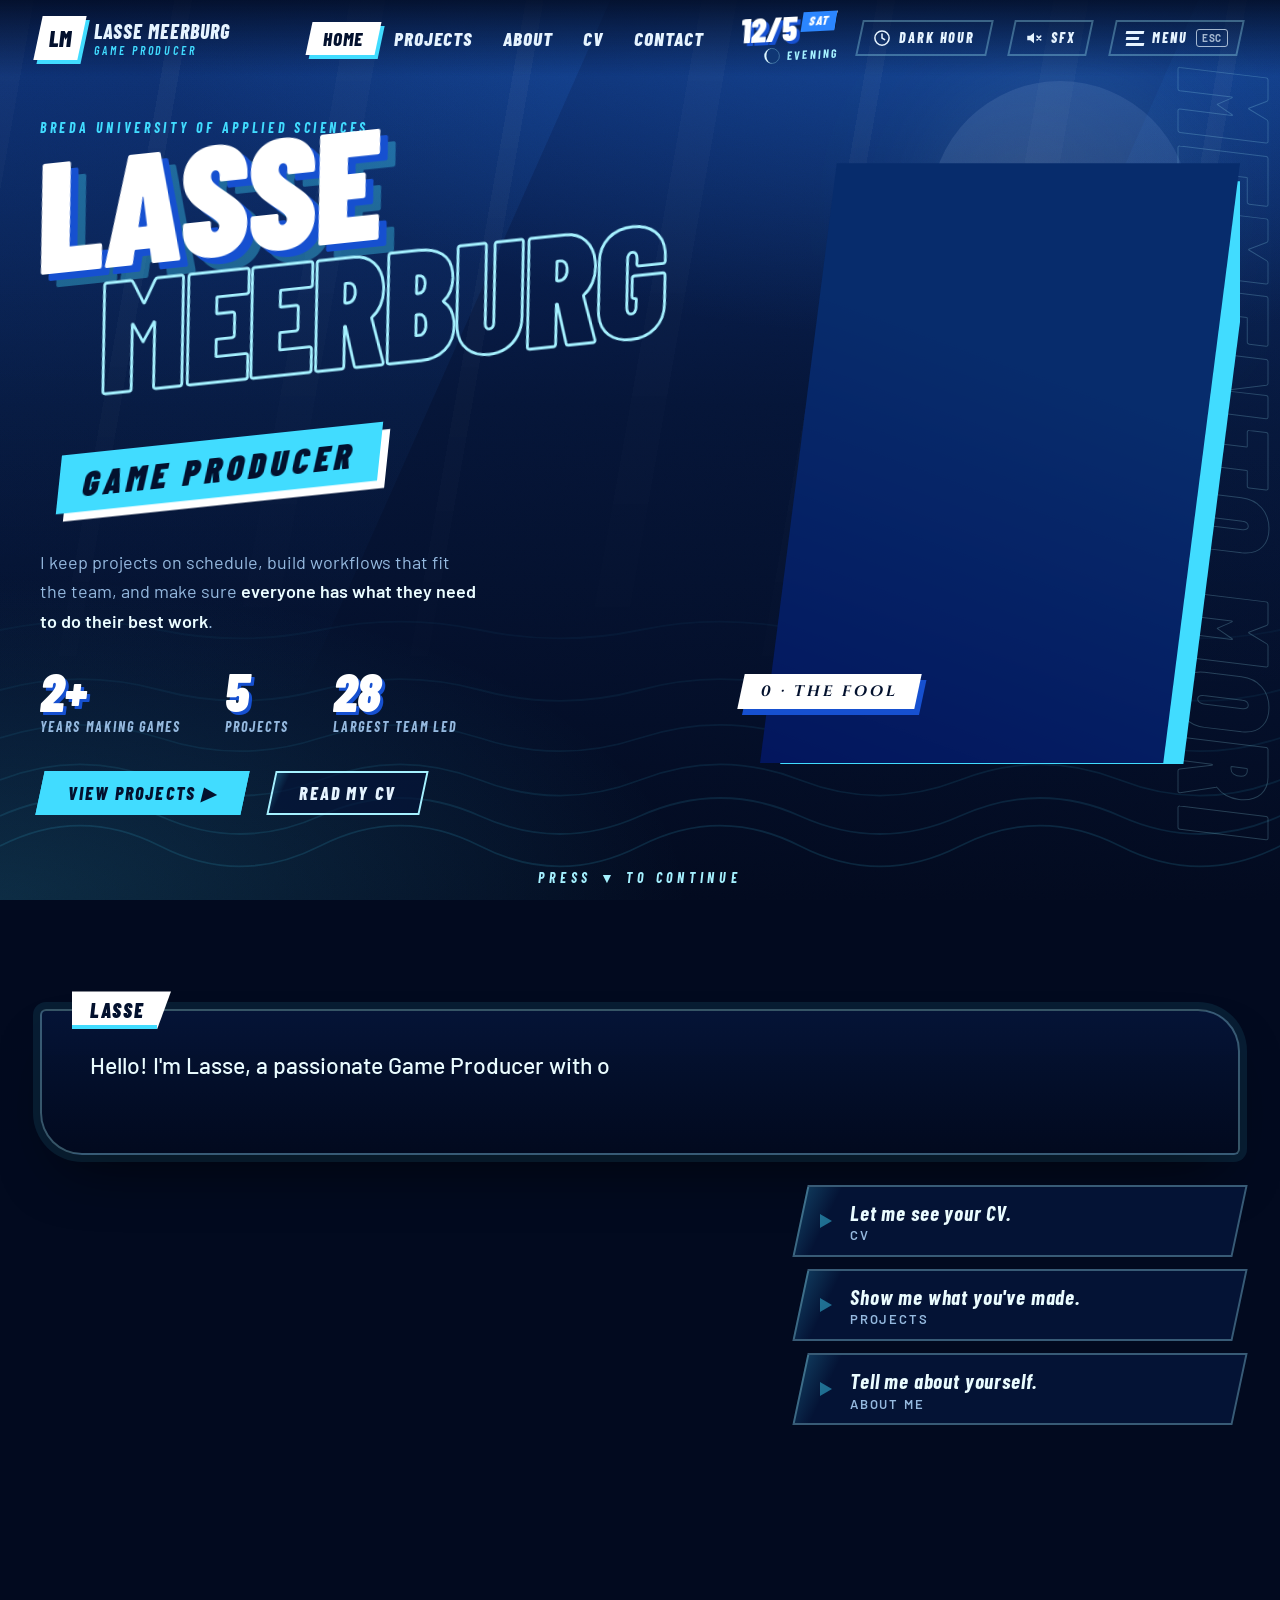
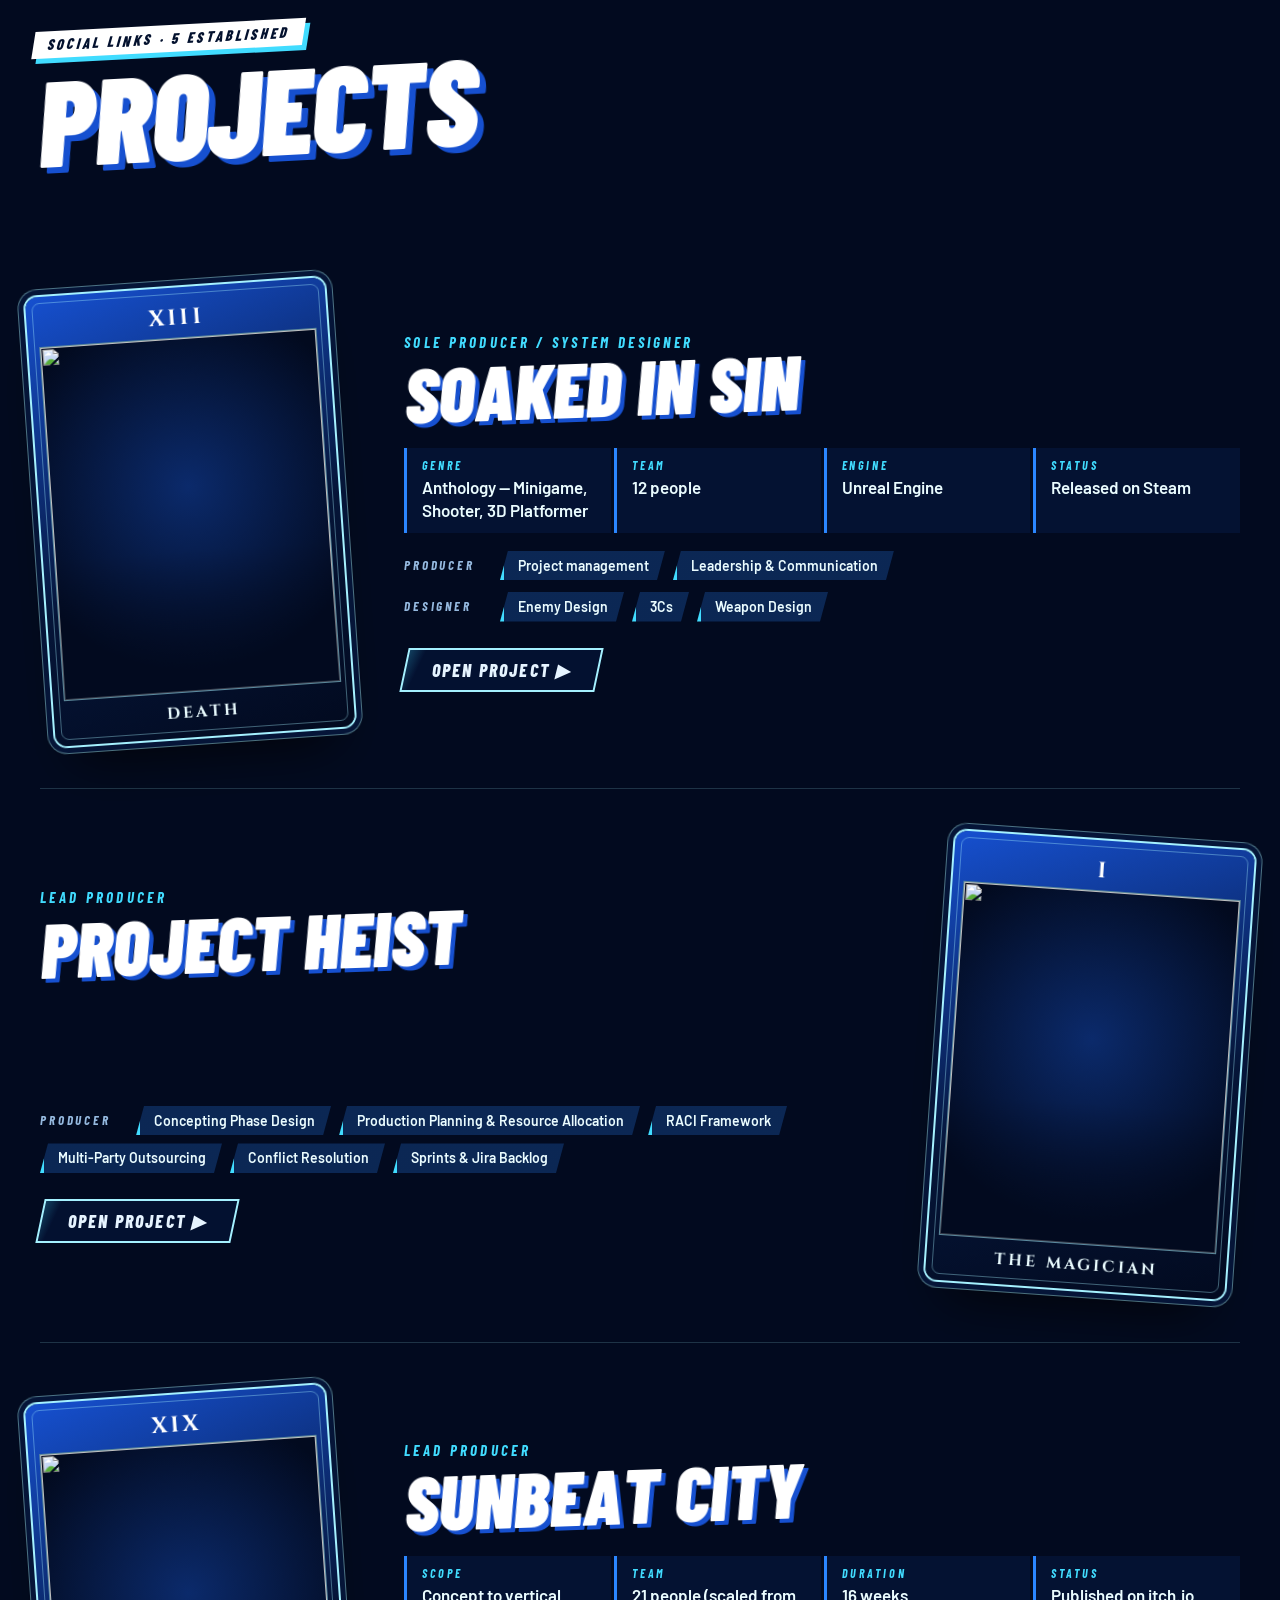
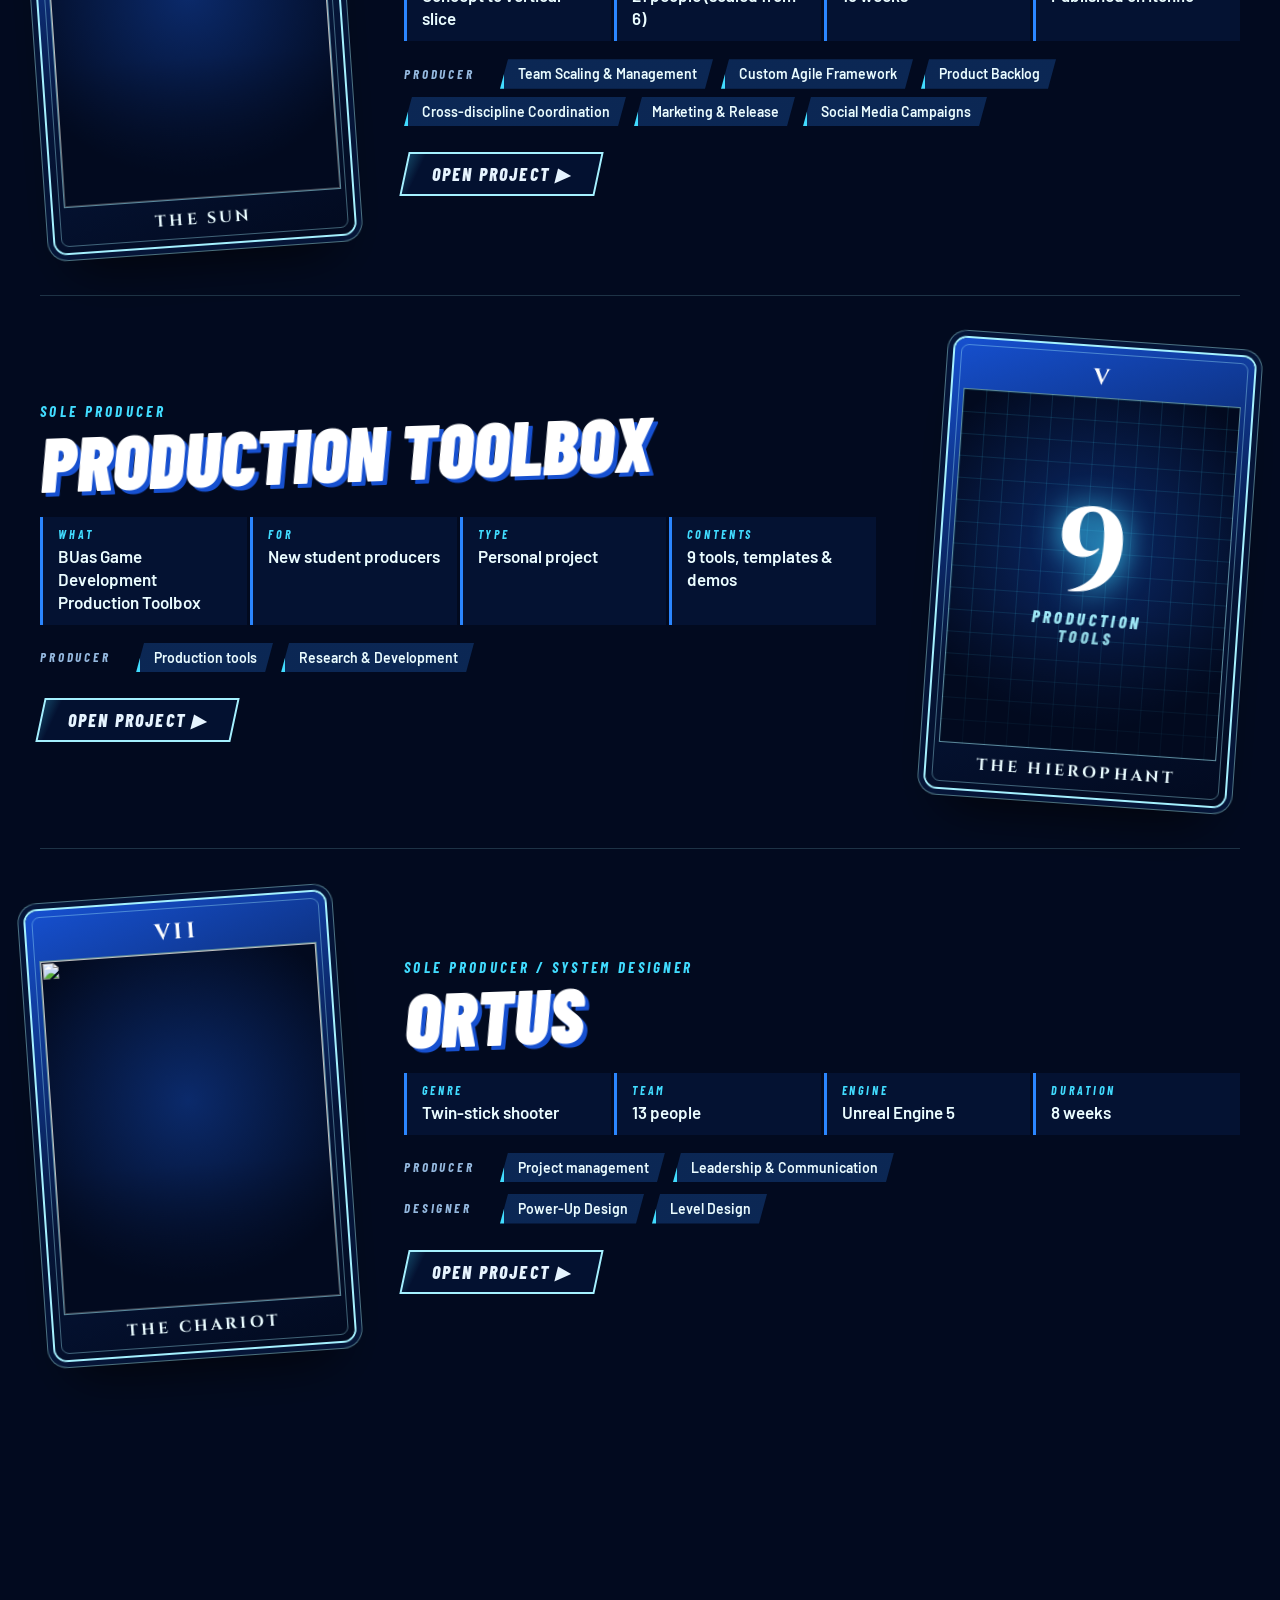
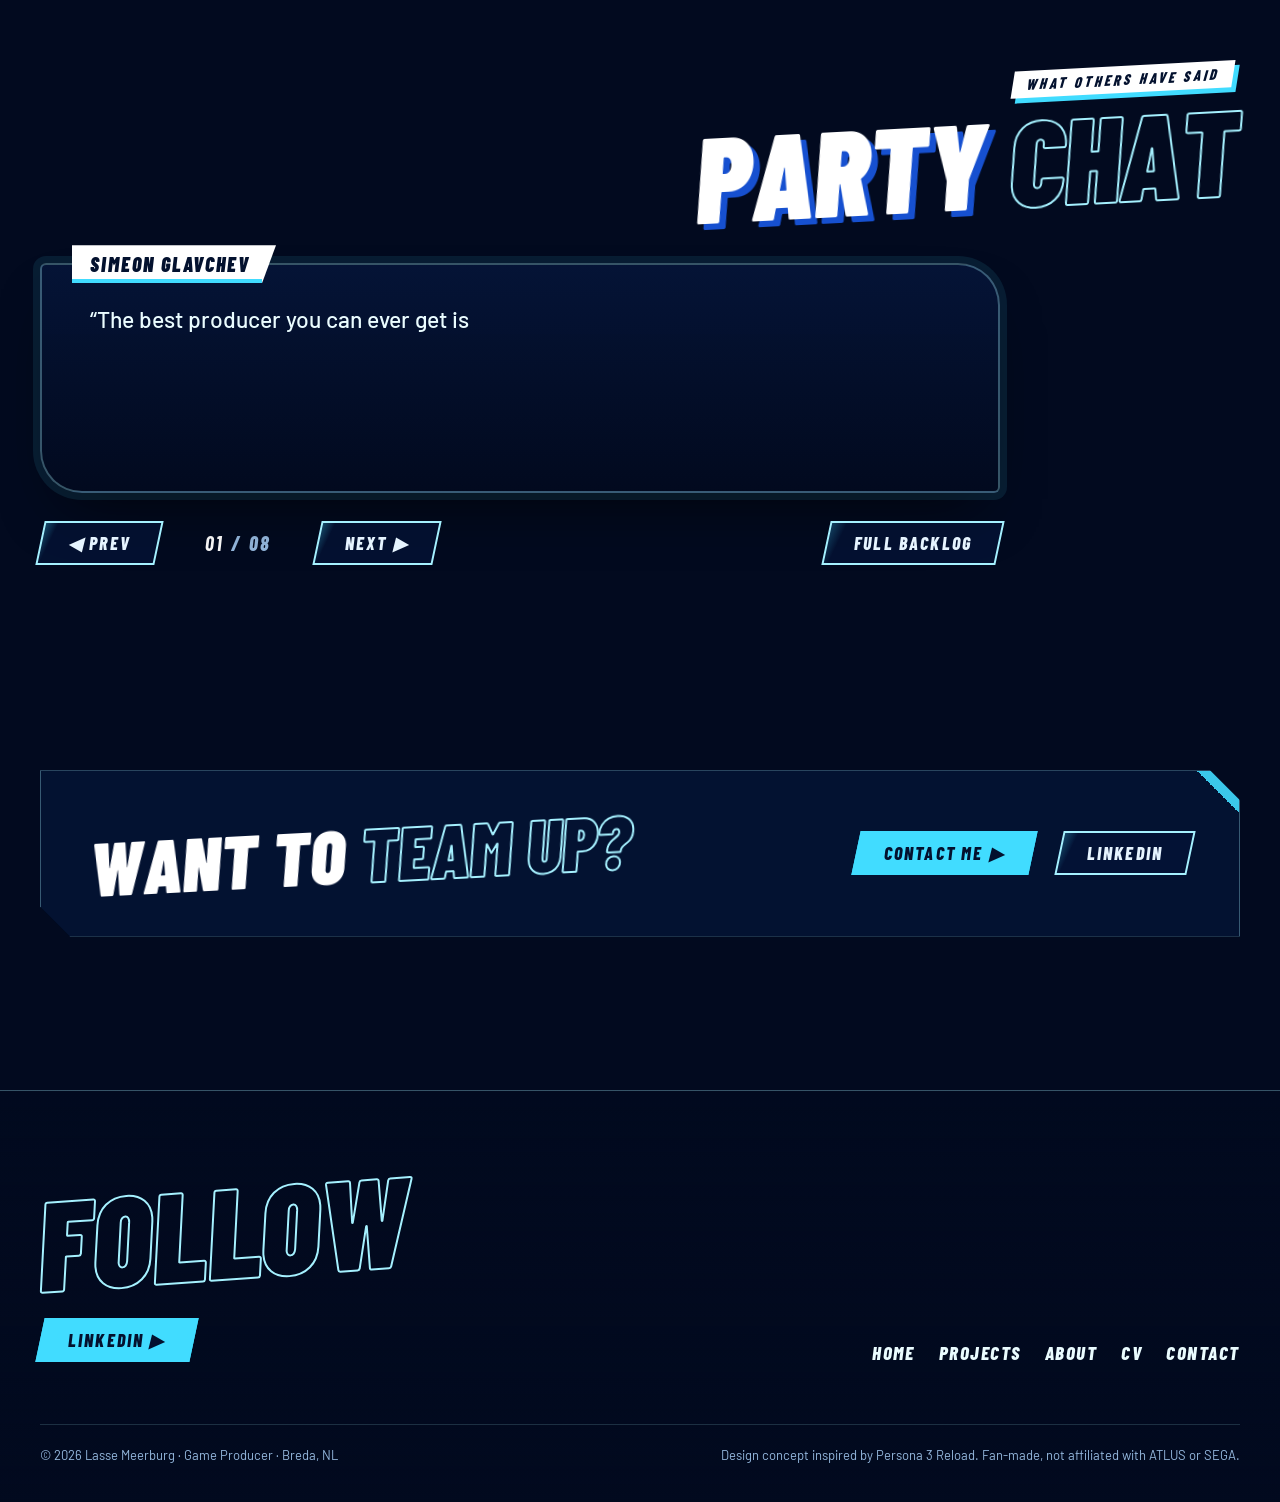
==== commit 59efc17d: "Add motion and feedback layer across the site Split-text heading reveals, card deal-in flips with ho" ====
--- a/index.html
+++ b/index.html
@@ -13,7 +13,7 @@
 <link rel="preconnect" href="https://fonts.gstatic.com" crossorigin>
 <link rel="stylesheet" href="https://fonts.googleapis.com/css2?family=Barlow+Condensed:ital,wght@0,500;0,600;0,700;0,800;0,900;1,500;1,600;1,700;1,800;1,900&family=Barlow:ital,wght@0,400;0,500;0,600;0,700;1,400&family=Cinzel:wght@500;700&display=swap">
 <link rel="stylesheet" href="assets/css/style.css">
-<script>(function(d){d.classList.add('js');try{var q=location.search.match(/[?&]theme=(dark-hour|day)(?=&|$)/),t=q?q[1]:localStorage.getItem('p3-theme');if(q)localStorage.setItem('p3-theme',t);if(t==='dark-hour'||(!t&&new Date().getHours()===0))d.dataset.theme='dark-hour';if(sessionStorage.getItem('p3-wipe'))d.classList.add('wipe-pending')}catch(e){}setTimeout(function(){if(!window.__p3)d.classList.remove('js','wipe-pending')},3000)})(document.documentElement)</script>
+<script>(function(d){d.classList.add('js');try{var q=location.search.match(/[?&]theme=(dark-hour|day)(?=&|$)/),t=q?q[1]:localStorage.getItem('p3-theme');if(q)localStorage.setItem('p3-theme',t);if(t==='dark-hour'||(!t&&new Date().getHours()===0))d.dataset.theme='dark-hour';if(sessionStorage.getItem('p3-wipe')||!sessionStorage.getItem('p3-seen'))d.classList.add('wipe-pending')}catch(e){}setTimeout(function(){if(!window.__p3)d.classList.remove('js','wipe-pending')},3000)})(document.documentElement)</script>
 <script src="assets/js/site.js" defer></script>
 </head>
 <body>
--- a/assets/css/style.css
+++ b/assets/css/style.css
@@ -27,6 +27,8 @@
 
   --skew: -12deg;
   --ease: cubic-bezier(.2, .9, .2, 1);
+  --ease-back: cubic-bezier(.34, 1.56, .64, 1);
+  --ease-snap: cubic-bezier(.7, 0, .2, 1);
   --header-h: 76px;
 
   --f-display: "Barlow Condensed", "Arial Narrow", sans-serif;
@@ -140,7 +142,7 @@
   background: radial-gradient(circle at 38% 35%, var(--moon), color-mix(in srgb, var(--moon) 65%, var(--azure)) 72%);
   box-shadow: 0 0 60px 18px var(--moon-glow), 0 0 220px 60px color-mix(in srgb, var(--moon-glow) 45%, transparent);
   opacity: .14;
-  transition: width 1.2s var(--ease), top 1.2s var(--ease), right 1.2s var(--ease), opacity 1.2s;
+  transition: width 1.2s var(--ease), top 1.2s var(--ease), right 1.2s var(--ease), opacity 1.2s, translate .7s ease-out;
 }
 :root[data-theme="dark-hour"] .bg__moon { opacity: .85; width: min(48vw, 580px); top: -8vh; right: -8vw; }
 
@@ -184,9 +186,10 @@
   display: flex; align-items: center; gap: clamp(10px, 2vw, 22px);
   padding: 0 clamp(16px, 3vw, 40px);
   background: linear-gradient(180deg, color-mix(in srgb, var(--abyss) 85%, transparent), transparent);
-  transition: background .3s, box-shadow .3s;
+  transition: background .3s, box-shadow .3s, translate .45s var(--ease);
 }
 .hdr.is-scrolled { background: var(--panel-strong); box-shadow: 0 1px 0 var(--line); }
+.hdr.is-hidden { translate: 0 -105%; }
 
 .brand { display: flex; align-items: center; gap: 12px; color: var(--text); text-decoration: none; }
 .brand__mark {
@@ -213,7 +216,7 @@
   content: ""; position: absolute; inset: 2px 0; z-index: -1;
   background: var(--white);
   transform: skew(var(--skew)) scaleX(0); transform-origin: left;
-  transition: transform .25s var(--ease);
+  transition: transform .35s var(--ease-back);
 }
 .nav a:hover, .nav a[aria-current="page"] { color: var(--ink); }
 .nav a:hover::before, .nav a[aria-current="page"]::before { transform: skew(var(--skew)) scaleX(1); }
@@ -238,24 +241,26 @@
 :root[data-theme="dark-hour"] .cal__tod { color: var(--cyan); animation: flicker 3s infinite; }
 @keyframes flicker { 0%, 92%, 100% { opacity: 1; } 94% { opacity: .2; } 96% { opacity: .9; } 97% { opacity: .3; } }
 
-.dh-btn, .menu-btn {
+.dh-btn, .menu-btn, .sfx-btn {
   position: relative; isolation: isolate;
   display: inline-flex; align-items: center; gap: 8px;
   padding: 9px 14px; border: 0; background: none; cursor: pointer;
   color: var(--text);
   font: 800 italic 14px/1 var(--f-display); letter-spacing: .14em; text-transform: uppercase;
-  transition: color .2s;
-}
-.dh-btn::before, .menu-btn::before {
+  transform: translate(var(--mx, 0px), var(--my, 0px));
+  transition: color .2s, scale .15s var(--ease-back), transform .25s ease-out;
+}
+.dh-btn:active, .menu-btn:active, .sfx-btn:active { scale: .88; }
+.dh-btn::before, .menu-btn::before, .sfx-btn::before {
   content: ""; position: absolute; inset: 0; z-index: -1;
   border: 2px solid var(--line); transform: skew(var(--skew));
   transition: background .2s, border-color .2s;
 }
-.dh-btn:hover, .menu-btn:hover { color: var(--ink); }
-.dh-btn:hover::before, .menu-btn:hover::before { background: var(--white); border-color: var(--white); }
-.dh-btn svg { width: 18px; height: 18px; }
-.dh-btn[aria-pressed="true"] { color: var(--ink); }
-.dh-btn[aria-pressed="true"]::before { background: var(--cyan); border-color: var(--cyan); }
+.dh-btn:hover, .menu-btn:hover, .sfx-btn:hover { color: var(--ink); }
+.dh-btn:hover::before, .menu-btn:hover::before, .sfx-btn:hover::before { background: var(--white); border-color: var(--white); }
+.dh-btn svg, .sfx-btn svg { width: 18px; height: 18px; }
+.dh-btn[aria-pressed="true"], .sfx-btn[aria-pressed="true"] { color: var(--ink); }
+.dh-btn[aria-pressed="true"]::before, .sfx-btn[aria-pressed="true"]::before { background: var(--cyan); border-color: var(--cyan); }
 .menu-btn__bars { display: grid; gap: 3px; }
 .menu-btn__bars i { display: block; width: 18px; height: 3px; background: currentColor; transform: skew(var(--skew)); }
 .menu-btn__bars i:nth-child(2) { width: 13px; }
@@ -272,7 +277,7 @@
   background:
     repeating-linear-gradient(115deg, transparent 0 46px, rgba(255, 255, 255, .025) 46px 92px),
     linear-gradient(115deg, var(--panel-strong) 0 34%, var(--cyan) 34% 34.6%, color-mix(in srgb, var(--deep) 96%, transparent) 34.6%);
-  animation: menuBg .45s var(--ease) both;
+  animation: menuBg .45s var(--ease) both, menuStripes 16s linear infinite;
 }
 @keyframes menuBg {
   from { clip-path: polygon(110% 0, 110% 0, 100% 100%, 100% 100%); }
@@ -302,7 +307,7 @@
   content: ""; position: absolute; inset: 10% -12px 6%; z-index: -1;
   background: var(--white); box-shadow: 12px 12px 0 var(--cyan);
   transform: skew(var(--skew)) scaleX(0); transform-origin: right;
-  transition: transform .22s var(--ease);
+  transition: transform .32s var(--ease-back);
 }
 .menu__item.is-active { color: var(--ink); }
 .menu__item.is-active::before { transform: skew(var(--skew)) scaleX(1); }
@@ -334,9 +339,9 @@
 .wipe.is-in i { animation: wipeIn .48s var(--ease) both; }
 .wipe.is-in i:nth-child(2) { animation-delay: .06s; }
 .wipe.is-in i:nth-child(3) { animation-delay: .12s; }
-.wipe.is-out i { animation: wipeOut .6s var(--ease) both; }
-.wipe.is-out i:nth-child(2) { animation-delay: .05s; }
-.wipe.is-out i:nth-child(1) { animation-delay: .1s; }
+.wipe.is-out i { animation: wipeOut .6s .15s var(--ease) both; }
+.wipe.is-out i:nth-child(2) { animation-delay: .2s; }
+.wipe.is-out i:nth-child(1) { animation-delay: .25s; }
 @keyframes wipeIn { from { transform: skewX(-18deg) translateX(-112%); } to { transform: skewX(-18deg) translateX(0); } }
 @keyframes wipeOut { from { transform: skewX(-18deg) translateX(0); } to { transform: skewX(-18deg) translateX(112%); } }
 
@@ -392,7 +397,7 @@
   display: flex; align-items: center; flex-wrap: wrap; gap: 14px; margin: 0 0 18px;
   font: 900 italic clamp(30px, 4vw, 48px)/1 var(--f-display); text-transform: uppercase; color: var(--white);
 }
-.h3 span {
+.h3 .h3__num {
   display: inline-grid; place-items: center; min-width: 2.2em; padding: 6px 8px;
   font-size: .42em; letter-spacing: .1em; color: var(--ink); background: var(--cyan);
   transform: skew(var(--skew));
@@ -407,13 +412,16 @@
   font: 800 italic 18px/1 var(--f-display); letter-spacing: .12em; text-transform: uppercase;
   color: var(--fg); text-decoration: none;
   border: 0; background: none; cursor: pointer;
-  transition: color .18s, translate .2s var(--ease);
-}
+  transform: translate(var(--mx, 0px), var(--my, 0px));
+  transition: color .18s, translate .3s var(--ease-back), scale .15s var(--ease-back), transform .25s ease-out;
+}
+.btn:active { scale: .92; }
 .btn::before {
   content: ""; position: absolute; inset: 0; z-index: -1;
-  background: var(--bg); border: 2px solid var(--bd);
+  background: linear-gradient(105deg, transparent 38%, color-mix(in srgb, var(--cyan) 80%, transparent) 50%, transparent 62%) 100% 0 / 250% 100% no-repeat, var(--bg);
+  border: 2px solid var(--bd);
   transform: skew(var(--skew));
-  transition: background .18s, border-color .18s, box-shadow .2s;
+  transition: background-color .18s, background-position .75s var(--ease), border-color .18s, box-shadow .3s var(--ease-back);
 }
 .btn::after {
   content: ""; position: absolute; left: -22px; top: 50%;
@@ -421,7 +429,7 @@
   translate: -8px -50%; opacity: 0; transition: opacity .2s, translate .2s var(--ease);
 }
 .btn:hover, .btn:focus-visible { --bg: var(--white); --bd: var(--white); --fg: var(--ink); translate: 6px 0; }
-.btn:hover::before, .btn:focus-visible::before { box-shadow: 6px 6px 0 var(--cyan); }
+.btn:hover::before, .btn:focus-visible::before { box-shadow: 6px 6px 0 var(--cyan); background-position: 0% 0, 0 0; }
 .btn:hover::after, .btn:focus-visible::after { opacity: 1; translate: 0 -50%; }
 .btn--solid { --bg: var(--cyan); --bd: var(--cyan); --fg: var(--ink); }
 .btn-row { display: flex; flex-wrap: wrap; gap: 18px 26px; align-items: center; }
@@ -440,12 +448,16 @@
   width: min(440px, 100%); padding: 15px 28px 15px 50px;
   font: 700 italic 21px/1.2 var(--f-display); letter-spacing: .04em;
   color: var(--foam); text-decoration: none;
-  transition: color .15s, translate .2s var(--ease);
-}
+  transform: translate(var(--mx, 0px), var(--my, 0px));
+  transition: color .15s, translate .3s var(--ease-back), scale .15s var(--ease-back), transform .25s ease-out;
+}
+.choice:active { scale: .95; }
 .choice::before {
   content: ""; position: absolute; inset: 0; z-index: -1;
-  background: color-mix(in srgb, var(--night) 92%, transparent); border: 2px solid var(--line);
-  transform: skew(var(--skew)); transition: background .15s, border-color .15s, box-shadow .2s;
+  --cbg: color-mix(in srgb, var(--night) 92%, transparent);
+  background: linear-gradient(105deg, transparent 38%, color-mix(in srgb, var(--cyan) 70%, transparent) 50%, transparent 62%) 100% 0 / 250% 100% no-repeat, var(--cbg);
+  border: 2px solid var(--line);
+  transform: skew(var(--skew)); transition: background-color .15s, background-position .75s var(--ease), border-color .15s, box-shadow .3s var(--ease-back);
 }
 .choice::after {
   content: ""; position: absolute; left: 20px; top: 50%;
@@ -455,7 +467,7 @@
 .choice small { display: block; margin-top: 4px; font: 600 13px/1 var(--f-body); letter-spacing: .14em; text-transform: uppercase; color: var(--muted); }
 .choice:hover, .choice:focus-visible { color: var(--ink); translate: -10px 0; }
 .choice:hover small, .choice:focus-visible small { color: var(--blue); }
-.choice:hover::before, .choice:focus-visible::before { background: var(--white); border-color: var(--white); box-shadow: 8px 8px 0 var(--cyan); }
+.choice:hover::before, .choice:focus-visible::before { --cbg: var(--white); background-position: 0% 0, 0 0; border-color: var(--white); box-shadow: 8px 8px 0 var(--cyan); }
 .choice:hover::after, .choice:focus-visible::after { opacity: 1; border-left-color: var(--blue); }
 
 /* ---------- Chips & facts ------------------------------------------------ */
@@ -530,9 +542,9 @@
   font: 900 italic clamp(68px, 12.2vw, 188px)/.8 var(--f-display); text-transform: uppercase; letter-spacing: -.015em;
   transform: rotate(-6deg); transform-origin: left center;
 }
-.hero__title span { display: block; }
-.hero__title span:first-child { color: var(--white); text-shadow: .045em .045em 0 var(--blue), .09em .09em 0 color-mix(in srgb, var(--cyan) 35%, transparent); }
-.hero__title span:last-child { padding-left: .32em; color: transparent; -webkit-text-stroke: clamp(1.5px, .22vw, 3px) var(--aqua); }
+.hero__title > span { display: block; }
+.hero__title > span:first-child { color: var(--white); text-shadow: .045em .045em 0 var(--blue), .09em .09em 0 color-mix(in srgb, var(--cyan) 35%, transparent); }
+.hero__title > span:last-child { padding-left: .32em; color: transparent; -webkit-text-stroke: clamp(1.5px, .22vw, 3px) var(--aqua); }
 .hero__role {
   display: inline-block; margin: 38px 0 0 .5em; padding: 11px 24px;
   background: var(--cyan); color: var(--ink);
@@ -546,13 +558,13 @@
 .hero__stats b { display: block; margin-bottom: 4px; font: 900 italic 54px/.9 var(--f-display); letter-spacing: 0; color: var(--white); text-shadow: 3px 3px 0 var(--blue); }
 
 .hero__photo { --para: polygon(16% 0, 100% 0, 84% 100%, 0 100%); position: relative; margin: 0; width: 100%; max-width: 480px; aspect-ratio: 4 / 5; justify-self: end; }
-.hero__frame { position: absolute; inset: 0; translate: 18px 18px; background: var(--cyan); clip-path: var(--para); }
+.hero__frame { position: absolute; inset: 0; translate: calc(18px + var(--hx, 0) * -14px) calc(18px + var(--hy, 0) * -14px); background: var(--cyan); clip-path: var(--para); transition: translate .5s ease-out; }
 .hero__frame--2 { translate: -14px -14px; background: none; border: 0; box-shadow: inset 0 0 0 2px var(--aqua); opacity: .5; }
 .hero__img { position: absolute; inset: 0; overflow: hidden; clip-path: var(--para); background: var(--deep); }
-.hero__img img { width: 100%; height: 100%; object-fit: cover; object-position: 38% 28%; filter: saturate(.85) contrast(1.06); transition: transform 1.4s var(--ease); }
+.hero__img img { width: 100%; height: 100%; object-fit: cover; object-position: 38% 28%; filter: saturate(.85) contrast(1.06); transform: translate(calc(var(--hx, 0) * 10px), calc(var(--hy, 0) * 10px + var(--par, 0px))) scale(var(--zoom, 1.1)); transition: transform .7s ease-out; }
 .hero__img::before { content: ""; position: absolute; inset: 0; z-index: 1; background: var(--azure); mix-blend-mode: color; opacity: .32; transition: opacity .6s; }
 .hero__img::after { content: ""; position: absolute; inset: 0; z-index: 1; background: linear-gradient(200deg, transparent 35%, color-mix(in srgb, var(--blue) 75%, transparent)); mix-blend-mode: multiply; }
-.hero__photo:hover .hero__img img { transform: scale(1.04); }
+.hero__photo:hover .hero__img img { --zoom: 1.18; }
 .hero__photo:hover .hero__img::before { opacity: .12; }
 .hero__badge {
   position: absolute; left: -4%; bottom: 9%; z-index: 2;
@@ -571,14 +583,12 @@
   position: absolute; left: 50%; bottom: 26px; translate: -50% 0;
   font: 700 italic 14px/1 var(--f-display); letter-spacing: .34em; text-transform: uppercase;
   color: var(--aqua); text-decoration: none; white-space: nowrap;
-  animation: breathe 2.2s ease-in-out infinite;
+  animation: breathe 2.2s ease-in-out infinite, nudge 1.1s ease-in-out infinite;
 }
 @keyframes breathe { 50% { opacity: .35; } }
 
 @media (prefers-reduced-motion: no-preference) {
-  .hero__title span { animation: slam .9s var(--ease) both; }
-  .hero__title span:last-child { animation-delay: .12s; }
-  .hero__role { animation: slam .9s .24s var(--ease) both; }
+  .hero__role { animation: slam .9s .45s var(--ease-back) both; }
   .hero__photo { animation: photoIn 1.1s .1s var(--ease) both; }
 }
 @keyframes slam { from { opacity: 0; translate: -80px 0; filter: blur(8px); } to { opacity: 1; translate: 0 0; filter: none; } }
@@ -594,23 +604,25 @@
   background: linear-gradient(160deg, var(--blue), var(--night) 58%, var(--abyss));
   border-radius: 12px;
   box-shadow: 0 0 0 2px var(--aqua), 0 0 0 7px var(--night), 0 0 0 8px color-mix(in srgb, var(--aqua) 45%, transparent), 0 34px 50px -20px rgba(0, 0, 0, .75);
-  transform: perspective(900px) rotate(var(--tilt)) rotateX(var(--rx)) rotateY(var(--ry));
-  transition: transform .5s var(--ease), box-shadow .3s;
+  transform: perspective(900px) rotate(var(--tilt)) rotateX(var(--rx)) rotateY(var(--ry)) scale(var(--press, 1));
+  transition: transform .55s var(--ease-back), box-shadow .3s;
 }
 .arcana::before {
   content: ""; position: absolute; inset: 6px; z-index: 2; pointer-events: none;
   border: 1px solid color-mix(in srgb, var(--aqua) 38%, transparent); border-radius: 8px;
 }
 .arcana::after {
-  content: ""; position: absolute; inset: -50%; z-index: 3; pointer-events: none;
-  background: linear-gradient(115deg, transparent 42%, rgba(255, 255, 255, .28) 50%, transparent 58%);
-  translate: -55% 0; transition: translate 1s var(--ease);
+  content: ""; position: absolute; inset: 0; z-index: 4; pointer-events: none; border-radius: inherit; opacity: 0;
+  background:
+    radial-gradient(circle at var(--px, 50%) var(--py, 30%), rgba(255, 255, 255, .42), transparent 42%),
+    linear-gradient(115deg, transparent 15%, color-mix(in srgb, var(--cyan) 38%, transparent) 35%, color-mix(in srgb, var(--accent) 26%, transparent) 50%, color-mix(in srgb, var(--aqua) 32%, transparent) 65%, transparent 85%) var(--px, 50%) var(--py, 50%) / 220% 220%;
+  mix-blend-mode: screen; transition: opacity .3s;
 }
 a.arcana:hover, a.arcana:focus-visible {
   --tilt: 0deg;
   box-shadow: 0 0 0 2px var(--white), 0 0 0 7px var(--night), 0 0 0 8px var(--cyan), 0 0 50px 4px color-mix(in srgb, var(--cyan) 35%, transparent), 0 34px 50px -20px rgba(0, 0, 0, .75);
 }
-a.arcana:hover::after, a.arcana:focus-visible::after { translate: 55% 0; }
+.arcana:hover::after, .arcana:focus-visible::after { opacity: 1; }
 .arcana__num { padding: 9px 0 8px; text-align: center; font: 700 22px/1 var(--f-tarot); letter-spacing: .14em; color: var(--white); }
 .arcana__art {
   position: relative; overflow: hidden; min-height: 0;
@@ -774,7 +786,8 @@
   justify-self: start; max-width: 86%; margin: 0; padding: 12px 18px;
   background: var(--deep); color: var(--foam); border-radius: 18px 18px 18px 4px;
   font-size: 17px; line-height: 1.5;
-  animation: msgIn .35s var(--ease) both;
+  transform-origin: 0 100%;
+  animation: msgIn .5s var(--ease-back) both;
 }
 .msg--title { font: 900 italic 26px/1.1 var(--f-display); letter-spacing: .04em; text-transform: uppercase; background: var(--blue); }
 .msg.is-hidden { display: none; }
@@ -783,7 +796,7 @@
 .msg--typing i:nth-child(2) { animation-delay: .15s; }
 .msg--typing i:nth-child(3) { animation-delay: .3s; }
 @keyframes dots { 50% { opacity: .2; transform: translateY(-3px); } }
-@keyframes msgIn { from { opacity: 0; translate: -14px 6px; } to { opacity: 1; translate: 0 0; } }
+@keyframes msgIn { from { opacity: 0; scale: .35; translate: -12px 12px; } to { opacity: 1; scale: 1; translate: 0 0; } }
 .phone__reply { display: grid; gap: 12px; padding: 16px 10px 8px; border-top: 1px solid var(--line); transition: opacity .4s; }
 .js .phone:not(.is-done) .phone__reply { opacity: .25; }
 .phone__reply .choice { width: 100%; }
@@ -791,7 +804,7 @@
 /* ---------- Project page ------------------------------------------------- */
 .phero { position: relative; min-height: min(88svh, 860px); display: grid; align-items: end; padding: calc(var(--header-h) + 40px) 0 clamp(48px, 7vw, 96px); overflow: hidden; isolation: isolate; }
 .phero__bg { position: absolute; inset: 0; z-index: -1; clip-path: polygon(0 0, 100% 0, 100% 86%, 0 100%); }
-.phero__bg img { width: 100%; height: 100%; object-fit: cover; object-position: var(--pos, 50% 50%); opacity: .62; }
+.phero__bg img { width: 100%; height: 100%; object-fit: cover; object-position: var(--pos, 50% 50%); opacity: .62; transform: translateY(var(--par, 0px)) scale(1.12); }
 .phero__bg::before { content: ""; position: absolute; inset: 0; z-index: 1; background: var(--azure); mix-blend-mode: color; opacity: .28; }
 .phero__bg::after {
   content: ""; position: absolute; inset: 0; z-index: 1;
@@ -808,9 +821,7 @@
 .meta dt { font: 700 italic 12px/1 var(--f-display); letter-spacing: .24em; text-transform: uppercase; color: var(--cyan); margin-bottom: 6px; }
 .meta dd { margin: 0; font: 800 italic 23px/1.1 var(--f-display); text-transform: uppercase; color: var(--white); }
 @media (prefers-reduced-motion: no-preference) {
-  .phero__title { animation: slam .9s var(--ease) both; }
-  .phero__role { animation: slam .9s .15s var(--ease) both; }
-  .phero__grid > .arcana { animation: cardIn 1s .1s var(--ease) both; }
+  .phero__role { animation: slam .9s .35s var(--ease-back) both; }
 }
 @keyframes cardIn { from { opacity: 0; translate: 0 60px; rotate: -14deg; } to { opacity: 1; translate: 0 0; rotate: 0deg; } }
 
@@ -883,7 +894,7 @@
 /* ---------- Lightbox ----------------------------------------------------- */
 .lb { position: fixed; inset: 0; z-index: 160; display: grid; grid-template-rows: 1fr auto; place-items: center; gap: 14px; padding: 70px 70px 24px; background: color-mix(in srgb, var(--abyss) 95%, transparent); }
 .lb[hidden] { display: none; }
-.lb__img { max-width: 100%; max-height: calc(100vh - 160px); object-fit: contain; box-shadow: 0 0 0 2px var(--aqua), 14px 14px 0 color-mix(in srgb, var(--cyan) 45%, transparent); animation: lbIn .35s var(--ease) both; }
+.lb__img { width: min(100%, calc((100vh - 170px) * var(--ar, 1.6))); height: auto; max-height: calc(100vh - 160px); object-fit: contain; box-shadow: 0 0 0 2px var(--aqua), 14px 14px 0 color-mix(in srgb, var(--cyan) 45%, transparent); }
 @keyframes lbIn { from { opacity: 0; scale: .96; } to { opacity: 1; scale: 1; } }
 .lb__cap { max-width: 900px; margin: 0; text-align: center; font: 600 italic 15px/1.4 var(--f-display); letter-spacing: .1em; text-transform: uppercase; color: var(--muted); }
 .lb__close { position: absolute; top: 16px; right: 20px; }
@@ -904,8 +915,355 @@
 .js [data-reveal] { opacity: 0; translate: 0 44px; transition: opacity .8s var(--ease), translate .8s var(--ease); }
 .js [data-reveal].is-in { opacity: 1; translate: 0 0; }
 
+/* ==========================================================================
+   Juice — motion & feedback layer
+   ========================================================================== */
+
+/* ---------- Split-text headings ----------------------------------------- */
+.split-w { display: inline-block; white-space: nowrap; }
+.split-c { display: inline-block; }
+.js .is-split:not(.is-in) .split-c { opacity: 0; }
+.is-split.is-in .split-c { animation: charIn .75s var(--ease-back) both; animation-delay: calc(var(--c) * 24ms + var(--base, 0ms)); }
+.hero__title > span:last-child { --base: 160ms; }
+@keyframes charIn {
+  0% { opacity: 0; transform: translateY(.6em) rotate(12deg) scale(.5); filter: blur(5px); }
+  55% { opacity: 1; filter: blur(0); }
+  100% { opacity: 1; transform: none; filter: none; }
+}
+@keyframes glitch {
+  0%, 100% { text-shadow: .05em .05em 0 var(--blue); }
+  25% { text-shadow: .05em .05em 0 var(--blue), -4px 0 0 var(--accent), 4px 0 0 var(--cyan); }
+  50% { text-shadow: .05em .05em 0 var(--blue), 3px 2px 0 var(--accent), -3px -2px 0 var(--cyan); }
+  75% { text-shadow: .05em .05em 0 var(--blue), -2px -1px 0 var(--accent), 2px 1px 0 var(--cyan); }
+}
+.proj__title a:hover, .pnav__link:hover .pnav__title, .slink__item a.is-active .slink__title { animation: glitch .45s steps(3, end) 1; }
+
+/* ---------- Cursor ring & click splash ----------------------------------- */
+.cursor {
+  position: fixed; left: 0; top: 0; z-index: 400; pointer-events: none;
+  width: 30px; height: 30px; margin: -15px 0 0 -15px;
+  border: 2px solid var(--cyan); border-radius: 3px;
+  box-shadow: 0 0 14px color-mix(in srgb, var(--cyan) 45%, transparent);
+  opacity: 0;
+  transition: width .3s var(--ease-back), height .3s var(--ease-back), margin .3s var(--ease-back), background-color .2s, border-color .2s, opacity .3s;
+}
+.cursor.is-visible { opacity: .85; }
+.cursor.is-hover { width: 54px; height: 54px; margin: -27px 0 0 -27px; border-color: var(--white); background-color: color-mix(in srgb, var(--cyan) 14%, transparent); }
+.cursor.is-down { background-color: color-mix(in srgb, var(--white) 35%, transparent); }
+
+.splash { position: fixed; left: 0; top: 0; z-index: 390; width: 0; height: 0; pointer-events: none; }
+.splash i { position: absolute; left: 0; top: 0; }
+.splash .ring { width: 84px; height: 84px; margin: -42px 0 0 -42px; border: 2px solid var(--cyan); border-radius: 50%; animation: splashRing .6s var(--ease) forwards; }
+.splash .ring--2 { border-color: var(--white); border-radius: 4px; rotate: 45deg; animation-duration: .75s; animation-delay: .04s; }
+.splash .drop { width: 7px; height: 7px; margin: -3.5px 0 0 -3.5px; border-radius: 50%; background: var(--aqua); animation: splashDrop .65s cubic-bezier(.15, .7, .3, 1) forwards; }
+.splash .drop:nth-child(odd) { background: var(--white); width: 5px; height: 5px; }
+.splash .bub { width: var(--s); height: var(--s); margin: calc(var(--s) / -2) 0 0 calc(var(--s) / -2); border: 1px solid var(--aqua); border-radius: 50%; animation: splashBub var(--d) ease-out forwards; }
+@keyframes splashRing { from { transform: scale(.1); opacity: 1; } to { transform: scale(1.25); opacity: 0; } }
+@keyframes splashDrop { from { transform: rotate(var(--a)) translateX(0) scale(1); opacity: 1; } to { transform: rotate(var(--a)) translateX(var(--r)) scale(0); opacity: 0; } }
+@keyframes splashBub { from { transform: translate(0, 0) scale(.3); opacity: 1; } to { transform: translate(var(--dx), -120px) scale(1); opacity: 0; } }
+
+/* ---------- Scroll progress, back to top, SFX icon ----------------------- */
+.progress {
+  position: fixed; left: 0; top: 0; z-index: 70; width: 100%; height: 3px; pointer-events: none;
+  transform-origin: 0 50%; transform: scaleX(0);
+  background: linear-gradient(90deg, var(--blue), var(--cyan) 70%, var(--white));
+  box-shadow: 0 0 14px var(--cyan);
+}
+.to-top {
+  position: fixed; right: 22px; bottom: 22px; z-index: 45;
+  width: 54px; height: 54px; display: grid; place-items: center;
+  border: 0; background: none; cursor: pointer; color: var(--ink); isolation: isolate;
+  opacity: 0; scale: .4; pointer-events: none;
+  transform: translate(var(--mx, 0px), var(--my, 0px));
+  transition: opacity .3s, scale .45s var(--ease-back), transform .25s ease-out;
+}
+.to-top::before {
+  content: ""; position: absolute; inset: 4px; z-index: -1;
+  background: var(--cyan); transform: rotate(45deg);
+  box-shadow: 0 0 0 4px color-mix(in srgb, var(--cyan) 25%, transparent), 0 10px 30px -8px var(--cyan);
+  transition: background .2s, transform .5s var(--ease-back);
+}
+.to-top:hover::before { background: var(--white); transform: rotate(225deg) scale(1.08); }
+.to-top:active { scale: .85; }
+.to-top.is-shown { opacity: 1; scale: 1; pointer-events: auto; }
+.to-top svg { width: 22px; height: 22px; }
+.to-top:hover svg { animation: nudgeUp .5s var(--ease) infinite alternate; }
+@keyframes nudgeUp { to { transform: translateY(-4px); } }
+@keyframes nudge { 50% { transform: translateY(6px); } }
+
+.sfx-btn .sfx-off { display: none; }
+.sfx-btn[aria-pressed="false"] .sfx-wave { display: none; }
+.sfx-btn[aria-pressed="false"] .sfx-off { display: inline; }
+.sfx-btn[aria-pressed="true"] .sfx-wave { animation: sfxWave 1s ease-in-out infinite; }
+@keyframes sfxWave { 50% { opacity: .35; } }
+
+/* ---------- Page wipe label & first-visit intro --------------------------- */
+.wipe__label {
+  position: absolute; left: 50%; top: 50%; z-index: 2;
+  display: grid; justify-items: center; gap: 14px; width: min(92vw, 1100px);
+  translate: -50% -50%; opacity: 0; text-align: center; pointer-events: none;
+}
+.wipe__label b {
+  font: 900 italic clamp(44px, 10vw, 150px)/.85 var(--f-display); text-transform: uppercase;
+  color: var(--white); text-shadow: .05em .05em 0 var(--blue); transform: rotate(-6deg);
+}
+.wipe__label span {
+  display: inline-flex; align-items: center; gap: 10px;
+  font: 700 italic 15px/1 var(--f-display); letter-spacing: .4em; text-transform: uppercase; color: var(--aqua);
+}
+.wipe__label span::before { content: ""; width: 14px; height: 14px; border: 2px solid currentColor; border-top-color: transparent; border-radius: 50%; animation: spin .7s linear infinite; }
+@keyframes spin { to { transform: rotate(360deg); } }
+.wipe.is-in .wipe__label { animation: labelIn .4s .28s var(--ease-back) both; }
+.wipe.is-out .wipe__label { animation: labelOut .3s .05s var(--ease) both; }
+@keyframes labelIn { from { opacity: 0; translate: -20% -50%; } to { opacity: 1; translate: -50% -50%; } }
+@keyframes labelOut { from { opacity: 1; translate: -50% -50%; } to { opacity: 0; translate: -85% -50%; } }
+.wipe.is-intro.is-out i:nth-child(3) { animation-delay: .75s; }
+.wipe.is-intro.is-out i:nth-child(2) { animation-delay: .8s; }
+.wipe.is-intro.is-out i:nth-child(1) { animation-delay: .85s; }
+.wipe.is-intro.is-out .wipe__label { animation: labelIntro 1.05s var(--ease) both; }
+@keyframes labelIntro {
+  0% { opacity: 0; translate: -30% -50%; }
+  25% { opacity: 1; translate: -50% -50%; }
+  70% { opacity: 1; translate: -50% -50%; }
+  100% { opacity: 0; translate: -85% -50%; }
+}
+
+/* ---------- Dark Hour: circle reveal, clock stamp, shake ----------------- */
+::view-transition-old(root), ::view-transition-new(root) { animation: none; mix-blend-mode: normal; }
+::view-transition-new(root) { animation: vtReveal 1s cubic-bezier(.7, 0, .2, 1) both; }
+@keyframes vtReveal {
+  from { clip-path: circle(0 at var(--vx, 90%) var(--vy, 5%)); }
+  to { clip-path: circle(150vmax at var(--vx, 90%) var(--vy, 5%)); }
+}
+.dh-stamp {
+  --sc: #c4ff4d;
+  position: fixed; left: 50%; top: 50%; z-index: 185;
+  display: grid; justify-items: center; gap: 4px;
+  translate: -50% -50%; opacity: 0; pointer-events: none; text-align: center;
+  color: var(--sc); filter: drop-shadow(0 0 24px var(--sc));
+}
+.dh-stamp--day { --sc: #41dcff; }
+.dh-stamp svg { width: clamp(120px, 17vw, 190px); height: auto; }
+.dh-stamp line { stroke: currentColor; stroke-linecap: round; transform-box: view-box; transform-origin: 50% 50%; }
+.dh-stamp.is-on { animation: stampIn 1.8s var(--ease) both; }
+.dh-stamp.is-on .hand-m { animation: handSpin 1.15s var(--ease-back) both; }
+.dh-stamp.is-on .hand-h { animation: handSpinH 1.15s var(--ease-back) both; }
+.hand-m { rotate: var(--m, 0deg); }
+.hand-h { rotate: var(--h, 0deg); }
+@keyframes handSpin { from { rotate: calc(var(--m, 0deg) - 1080deg); } to { rotate: var(--m, 0deg); } }
+@keyframes handSpinH { from { rotate: calc(var(--h, 0deg) - 270deg); } to { rotate: var(--h, 0deg); } }
+@keyframes stampIn {
+  0% { opacity: 0; scale: .4; }
+  16% { opacity: 1; scale: 1.08; }
+  26% { scale: 1; }
+  78% { opacity: 1; scale: 1; }
+  100% { opacity: 0; scale: 1.25; }
+}
+.dh-stamp__time { font: 900 italic clamp(44px, 7vw, 88px)/.9 var(--f-display); color: #fff; text-shadow: 0 0 30px var(--sc); }
+.dh-stamp__sub { font: 700 italic 16px/1 var(--f-display); letter-spacing: .45em; text-transform: uppercase; color: #fff; }
+.is-shaking { animation: shake .5s var(--ease) both; }
+@keyframes shake {
+  0%, 100% { translate: 0 0; }
+  12% { translate: -7px 2px; }
+  26% { translate: 6px -3px; }
+  40% { translate: -5px 1px; }
+  55% { translate: 4px -1px; }
+  70% { translate: -2px 1px; }
+  85% { translate: 1px 0; }
+}
+
+/* ---------- Arcana: card back, deal-in flip, idle float ------------------- */
+.arcana__back {
+  position: absolute; inset: 0; z-index: 6; pointer-events: none; opacity: 0;
+  border-radius: inherit;
+  background:
+    radial-gradient(circle at 55% 45%, var(--night) 0 7.5%, transparent 8%),
+    radial-gradient(circle at 50% 50%, var(--moon) 0 9%, transparent 9.5%),
+    radial-gradient(circle at 50% 50%, transparent 0 16%, var(--aqua) 16% 16.8%, transparent 17.3% 23%, color-mix(in srgb, var(--aqua) 50%, transparent) 23% 23.5%, transparent 24%),
+    repeating-conic-gradient(from 0deg at 50% 50%, color-mix(in srgb, var(--cyan) 22%, transparent) 0 6deg, transparent 6deg 15deg),
+    linear-gradient(160deg, var(--blue), var(--night) 60%, var(--abyss));
+  box-shadow: inset 0 0 0 9px var(--night), inset 0 0 0 10px var(--aqua), inset 0 0 0 14px var(--night), inset 0 0 0 15px color-mix(in srgb, var(--aqua) 50%, transparent);
+}
+.js .arcana:not(.is-dealt) { opacity: 0; }
+.arcana.is-dealt { animation: deal .95s var(--ease) both, cardFloat 6s 1.4s ease-in-out infinite; }
+.arcana.is-dealt .arcana__back { animation: cardBack .95s linear both; }
+@keyframes deal {
+  0% { opacity: 0; translate: 0 80px; scale: 1 1; }
+  18% { opacity: 1; }
+  46% { translate: 0 0; scale: 0 1; }
+  74% { scale: 1.08 1; }
+  100% { opacity: 1; translate: 0 0; scale: 1 1; }
+}
+@keyframes cardBack { 0%, 45% { opacity: 1; } 46%, 100% { opacity: 0; } }
+@keyframes cardFloat { 0%, 100% { translate: 0 0; } 50% { translate: 0 -9px; } }
+.arcana.is-tilting { transition: transform .12s linear, box-shadow .3s; }
+a.arcana:active { --press: .95; }
+.proj:hover .arcana { --tilt: 0deg; }
+.proj:hover .proj__title a { background-size: 100% .12em; }
+
+/* ---------- Staggered children ------------------------------------------ */
+.js [data-stagger]:not(.is-in) > * { opacity: 0; }
+.js [data-stagger].is-in > * { animation: staggerIn .6s var(--ease-back) backwards; animation-delay: calc(var(--i, 0) * 60ms + 60ms); }
+@keyframes staggerIn { from { opacity: 0; translate: -26px 14px; scale: .9; } }
+
+/* ---------- Image block reveal ------------------------------------------- */
+.shot__frame > div { position: relative; }
+.shot__frame > div::after {
+  content: ""; position: absolute; inset: 0; z-index: 1; pointer-events: none;
+  background: linear-gradient(90deg, var(--cyan), var(--white));
+  transform: scaleX(0); transform-origin: left;
+}
+.shot__frame::before { transition: translate .3s var(--ease-back), opacity .4s .55s; }
+.js .shot:not(.is-in) img { opacity: 0; }
+.js .shot:not(.is-in) .shot__frame::before { opacity: 0; }
+.shot.is-in .shot__frame > div::after { animation: blockReveal .95s var(--ease-snap) both; }
+.shot.is-in img { animation: imgIn .95s var(--ease-snap) both; }
+@keyframes blockReveal {
+  0% { transform: scaleX(0); transform-origin: left; }
+  46% { transform: scaleX(1); transform-origin: left; }
+  54% { transform: scaleX(1); transform-origin: right; }
+  100% { transform: scaleX(0); transform-origin: right; }
+}
+@keyframes imgIn { 0%, 48% { opacity: 0; scale: 1.18; } 50% { opacity: 1; } 100% { opacity: 1; scale: 1; } }
+
+/* ---------- Rank up ------------------------------------------------------ */
+.rankup__flag { position: relative; }
+.js .rankup:not(.is-in) .rankup__flag { opacity: 0; }
+.rankup.is-in .rankup__flag { animation: stamp .7s .25s var(--ease-back) both; }
+.rankup.is-in .rankup__flag > i { display: inline-block; animation: starPulse 1.6s 1s ease-in-out infinite; }
+.rankup.is-in::before { animation: rankText 1.2s .2s var(--ease) both; }
+@keyframes stamp { 0% { opacity: 0; scale: 2.6; rotate: -10deg; } 55% { opacity: 1; scale: .9; rotate: 2deg; } 100% { opacity: 1; scale: 1; rotate: 0deg; } }
+@keyframes starPulse { 50% { scale: 1.12; color: var(--accent); } }
+@keyframes rankText { from { translate: 40% 0; opacity: 0; } to { translate: 0 0; opacity: 1; } }
+.spark {
+  position: absolute; left: 50%; top: 50%; width: 11px; height: 11px; margin: -5.5px 0 0 -5.5px;
+  background: var(--white); pointer-events: none;
+  clip-path: polygon(50% 0, 61% 39%, 100% 50%, 61% 61%, 50% 100%, 39% 61%, 0 50%, 39% 39%);
+  animation: spark .9s var(--ease) forwards;
+}
+.spark:nth-child(3n) { background: var(--cyan); }
+@keyframes spark { from { transform: rotate(var(--a)) translateX(0) scale(1.5); opacity: 1; } to { transform: rotate(var(--a)) translateX(var(--r)) scale(0); opacity: 0; } }
+
+/* ---------- Timeline, bars, counters ------------------------------------- */
+.timeline::before { transform-origin: top; transition: transform 1.8s var(--ease); }
+.js .timeline:not(.is-in)::before { transform: scaleY(0); }
+.tl.is-in .tl__date { animation: datePop .7s .1s var(--ease-back) backwards; }
+@keyframes datePop { from { opacity: 0; scale: .3; rotate: -14deg; } }
+
+.bar__fill { overflow: hidden; transition: width 1.3s var(--ease-back); transition-delay: calc(var(--i, 0) * 120ms + 150ms); }
+.bar__fill::after { content: ""; position: absolute; inset: 0; background: linear-gradient(90deg, transparent, rgba(255, 255, 255, .9), transparent); translate: -100% 0; }
+.bars.is-in .bar__fill::after { animation: glint 1s calc(var(--i, 0) * 120ms + 1.3s) var(--ease) both; }
+@keyframes glint { to { translate: 100% 0; } }
+
+.is-counted { animation: countPop .45s var(--ease-back); }
+@keyframes countPop { 40% { scale: 1.28; } }
+
+/* ---------- Hover micro-interactions ------------------------------------- */
+.chip { transition: translate .25s var(--ease-back), filter .2s; }
+.chip:hover { translate: 0 -3px; filter: brightness(1.35) drop-shadow(0 4px 10px color-mix(in srgb, var(--cyan) 35%, transparent)); }
+.facts div, .params div, .checklist li, .skill, .equip li, .legend li { transition: background-color .25s, border-color .25s, translate .3s var(--ease-back), box-shadow .3s; }
+.facts div:hover, .params div:hover { translate: 5px 0; border-left-color: var(--cyan); background-color: color-mix(in srgb, var(--deep) 80%, transparent); }
+.checklist li:hover { translate: 6px 0; background-color: color-mix(in srgb, var(--deep) 75%, transparent); box-shadow: -4px 0 20px -8px var(--cyan); }
+.checklist li::before { transition: rotate .5s var(--ease-back), scale .3s var(--ease-back); }
+.checklist li:hover::before { rotate: 180deg; scale: 1.3; }
+.skill:hover { translate: 6px 0; }
+.skill:hover .skill__icon svg { animation: iconPop .6s var(--ease-back); }
+@keyframes iconPop { 40% { scale: 1.35; rotate: -15deg; } }
+.equip li:hover { translate: 0 -5px; border-top-color: var(--cyan); background-color: color-mix(in srgb, var(--deep) 80%, transparent); }
+.legend li:hover { translate: 4px 0; }
+.legend li:hover b { animation: iconPop .5s var(--ease-back); }
+.brand:hover .brand__mark span { animation: wiggle .5s var(--ease-back); }
+@keyframes wiggle { 30% { rotate: -14deg; scale: 1.2; } 60% { rotate: 8deg; } }
+.menu-btn__bars i { transition: width .3s var(--ease-back); }
+.menu-btn:hover .menu-btn__bars i:nth-child(1) { width: 12px; }
+.menu-btn:hover .menu-btn__bars i:nth-child(2) { width: 18px; }
+.menu-btn:hover .menu-btn__bars i:nth-child(3) { width: 9px; }
+
+/* Idle shine across the skewed role labels */
+.hero__role, .phero__role, .status__class { position: relative; overflow: hidden; }
+.hero__role::after, .phero__role::after, .status__class::after {
+  content: ""; position: absolute; inset: 0;
+  background: linear-gradient(105deg, transparent 35%, rgba(255, 255, 255, .75) 50%, transparent 65%);
+  translate: -120% 0; animation: roleShine 4.5s 1.8s ease-in-out infinite;
+}
+@keyframes roleShine { 0% { translate: -120% 0; } 30%, 100% { translate: 120% 0; } }
+
+/* ---------- Dialogue & chat ---------------------------------------------- */
+.dialog__next { transition: opacity .2s; }
+.dialog.is-typing .dialog__next { opacity: 0; animation: none; }
+.dialog.is-typed .dialog__next { animation: nextPop .45s var(--ease-back), bob 1s .45s ease-in-out infinite; }
+@keyframes nextPop { from { opacity: 0; transform: translateY(-10px) scale(.3); } }
+.js [data-reveal]:not(.is-in) .dialog__name { translate: -40px 0; opacity: 0; }
+[data-reveal] .dialog__name { transition: translate .55s .3s var(--ease-back), opacity .4s .3s; }
+.dialog.is-swap { animation: bump .4s var(--ease-back); }
+.dialog.is-swap .dialog__name { animation: nameIn .45s var(--ease-back); }
+@keyframes bump { 30% { scale: .985 1.025; } }
+@keyframes nameIn { from { translate: -40px 0; opacity: 0; } }
+.talk__count.is-bump { animation: countPop .35s var(--ease-back); }
+.phone.is-buzz { animation: buzz .32s linear; }
+@keyframes buzz { 0%, 100% { translate: 0 0; } 20% { translate: -3px 1px; } 40% { translate: 3px -1px; } 60% { translate: -2px 0; } 80% { translate: 2px 1px; } }
+
+/* ---------- Menu --------------------------------------------------------- */
+@keyframes menuStripes { to { background-position: 203px 0, 0 0; } }
+.menu__label { display: inline-block; }
+.menu__item.is-active .menu__label { animation: jiggle .4s var(--ease-back); }
+@keyframes jiggle { 0% { transform: translateX(-16px) skewX(-10deg); } 60% { transform: translateX(4px) skewX(2deg); } 100% { transform: none; } }
+.menu__item.is-confirm { animation: confirmZoom .5s var(--ease-back) both; }
+.menu__item.is-confirm::before { animation: confirmFlash .5s ease both; }
+@keyframes confirmZoom { 40% { scale: 1.14; } 100% { scale: 1.06; } }
+@keyframes confirmFlash { 0%, 40% { background: var(--cyan); } 20%, 60%, 100% { background: var(--white); } }
+.menu__deco { animation: decoIn .9s var(--ease) both; }
+@keyframes decoIn { from { translate: -25% 0; opacity: 0; } }
+.menu.is-closing { animation: menuOut .26s var(--ease) both; }
+.menu.is-closing .menu__list { animation: menuListOut .26s var(--ease) both; }
+@keyframes menuOut { to { opacity: 0; } }
+@keyframes menuListOut { to { translate: 140px 0; } }
+
+/* ---------- Calendar flip ------------------------------------------------ */
+.cal__md { display: inline-block; transform-origin: 50% 0; animation: calFlip .7s .2s var(--ease-back) both; }
+.cal__dow { animation: calDow .5s .45s var(--ease-back) both; }
+@keyframes calFlip { from { opacity: 0; transform: perspective(200px) rotateX(-90deg); } }
+@keyframes calDow { from { opacity: 0; scale: 0; } }
+
+/* ---------- Footer -------------------------------------------------------- */
+.ftr__big {
+  width: fit-content;
+  background: linear-gradient(90deg, var(--aqua), var(--cyan)) 0 0 / 0% 100% no-repeat;
+  -webkit-background-clip: text; background-clip: text;
+  transition: background-size .6s var(--ease), translate 1s var(--ease), opacity 1s;
+}
+.ftr__big:hover { background-size: 100% 100%; }
+.js .ftr:not(.is-in) .ftr__big { opacity: 0; translate: -80px 0; }
+
+/* ---------- Lightbox ----------------------------------------------------- */
+.lb { animation: lbBg .3s ease both; }
+.lb.is-closing { animation: lbBgOut .3s ease both; }
+@keyframes lbBg { from { background-color: transparent; } }
+@keyframes lbBgOut { to { background-color: transparent; } }
+.lb__cap, .lb__close, .lb__nav { animation: lbUi .4s .25s ease both; }
+.lb.is-closing .lb__cap, .lb.is-closing .lb__close, .lb.is-closing .lb__nav { animation: lbUiOut .15s ease both; }
+@keyframes lbUi { from { opacity: 0; } }
+@keyframes lbUiOut { to { opacity: 0; } }
+
+/* ---------- Parallax hooks ----------------------------------------------- */
+.bg__moon { translate: calc(var(--mxp, 0) * -12px) calc(var(--sy, 0) * -0.05px); }
+.bg__shard--1 { translate: calc(var(--mxp, 0) * 28px) calc(var(--sy, 0) * -0.12px); transition: translate .7s ease-out; }
+.bg__shard--2 { translate: calc(var(--mxp, 0) * -20px) calc(var(--sy, 0) * -0.07px); transition: translate .7s ease-out; }
+.hero__memento { translate: calc(var(--hx, 0) * -26px) calc(var(--hy, 0) * -20px); transition: translate .8s ease-out; }
+.hero__copy { translate: calc(var(--hx, 0) * 8px) calc(var(--hy, 0) * 6px); transition: translate .8s ease-out; }
+
+
+/* Section label wipes in when its title scrolls into view */
+.title__kicker { clip-path: inset(-10px -20px -20px -10px); transition: clip-path .6s .05s var(--ease-snap); }
+.js .title:not(.is-in) .title__kicker { clip-path: inset(-10px 100% -20px -10px); }
+
+
+/* Load-time animations wait while the arrival wipe is still on screen */
+.is-arriving .hero__role, .is-arriving .hero__photo, .is-arriving .phero__role,
+.is-arriving .cal__md, .is-arriving .cal__dow { animation-play-state: paused; }
+
 /* ---------- Responsive --------------------------------------------------- */
-@media (max-width: 1140px) {
+@media (max-width: 1240px) {
   .nav { display: none; }
   .cal { margin-left: auto; }
 }
@@ -955,6 +1313,6 @@
 /* ---------- Reduced motion ---------------------------------------------- */
 @media (prefers-reduced-motion: reduce) {
   *, *::before, *::after { animation-duration: .001ms !important; animation-iteration-count: 1 !important; transition-duration: .001ms !important; scroll-behavior: auto !important; }
-  .bg__bubbles, .bg__waves { display: none; }
+  .bg__bubbles, .bg__waves, .cursor, .splash { display: none !important; }
   .js [data-reveal] { opacity: 1; translate: none; }
 }
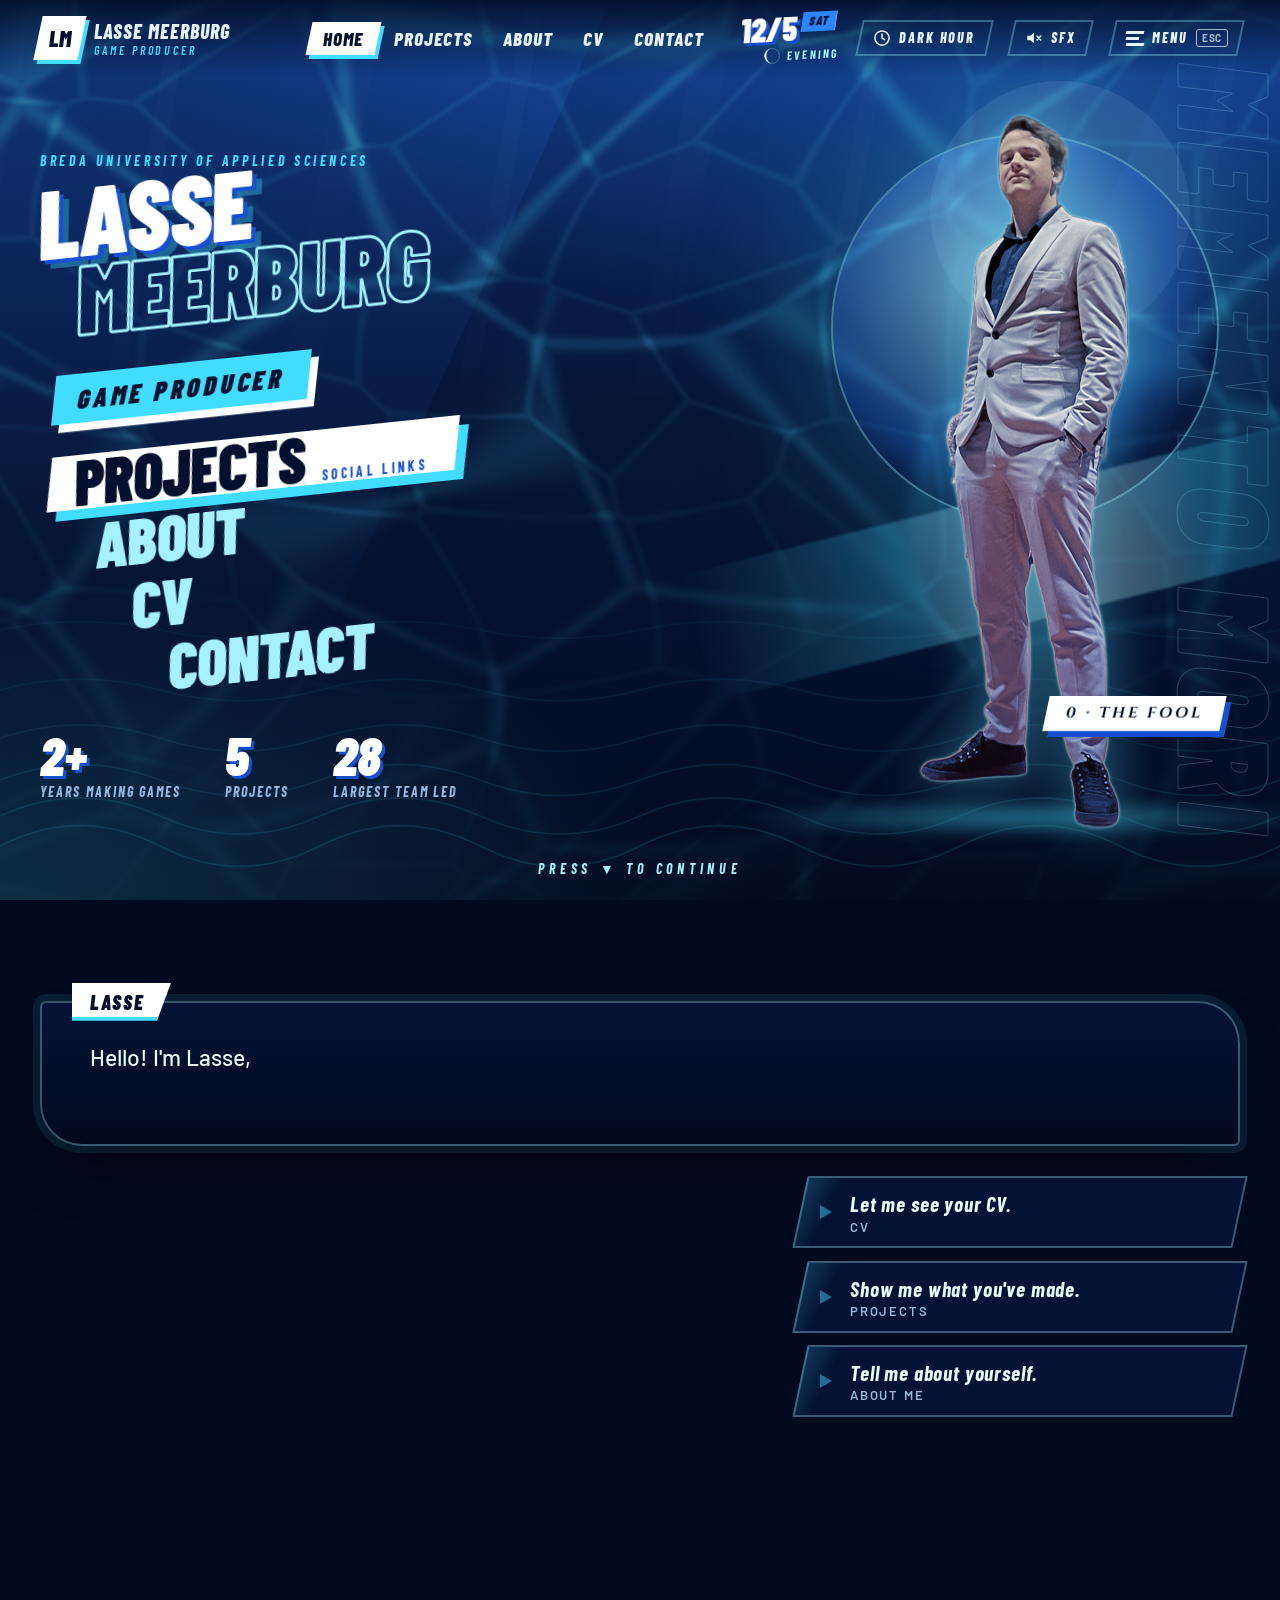
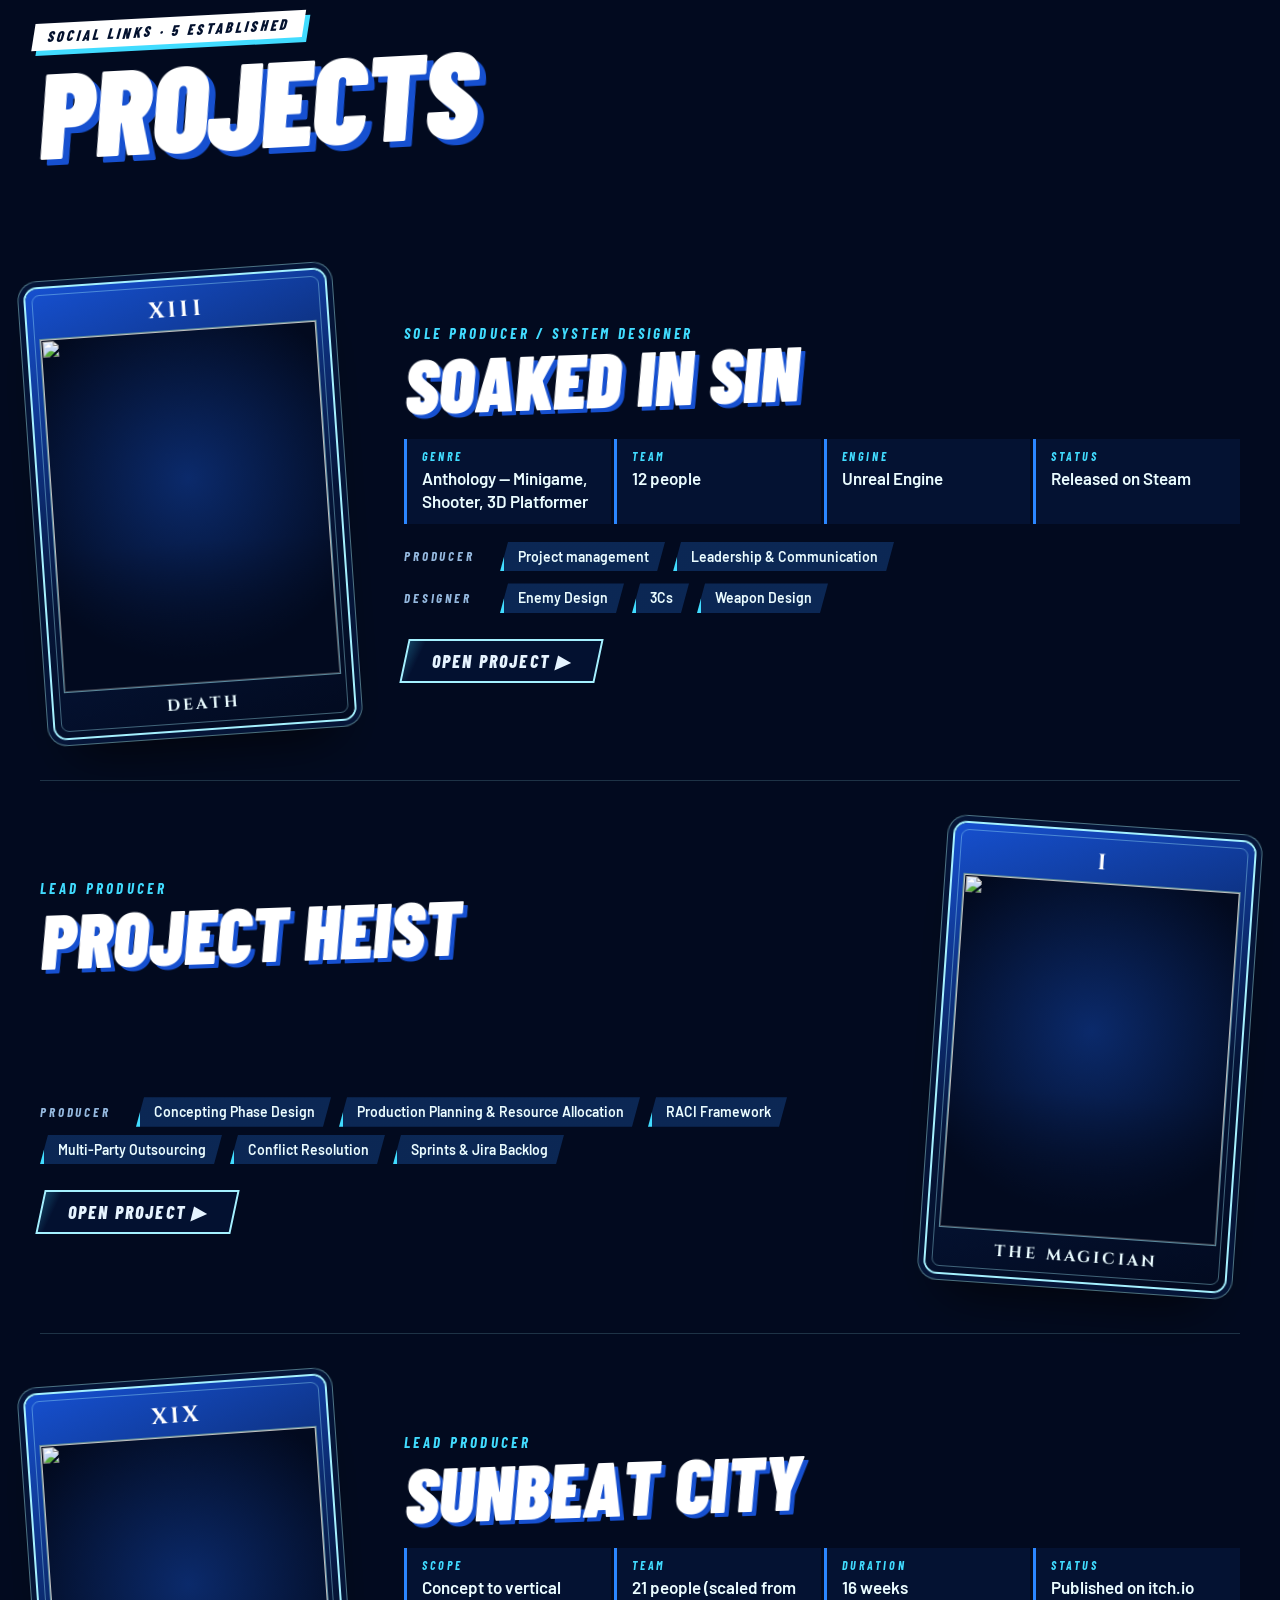
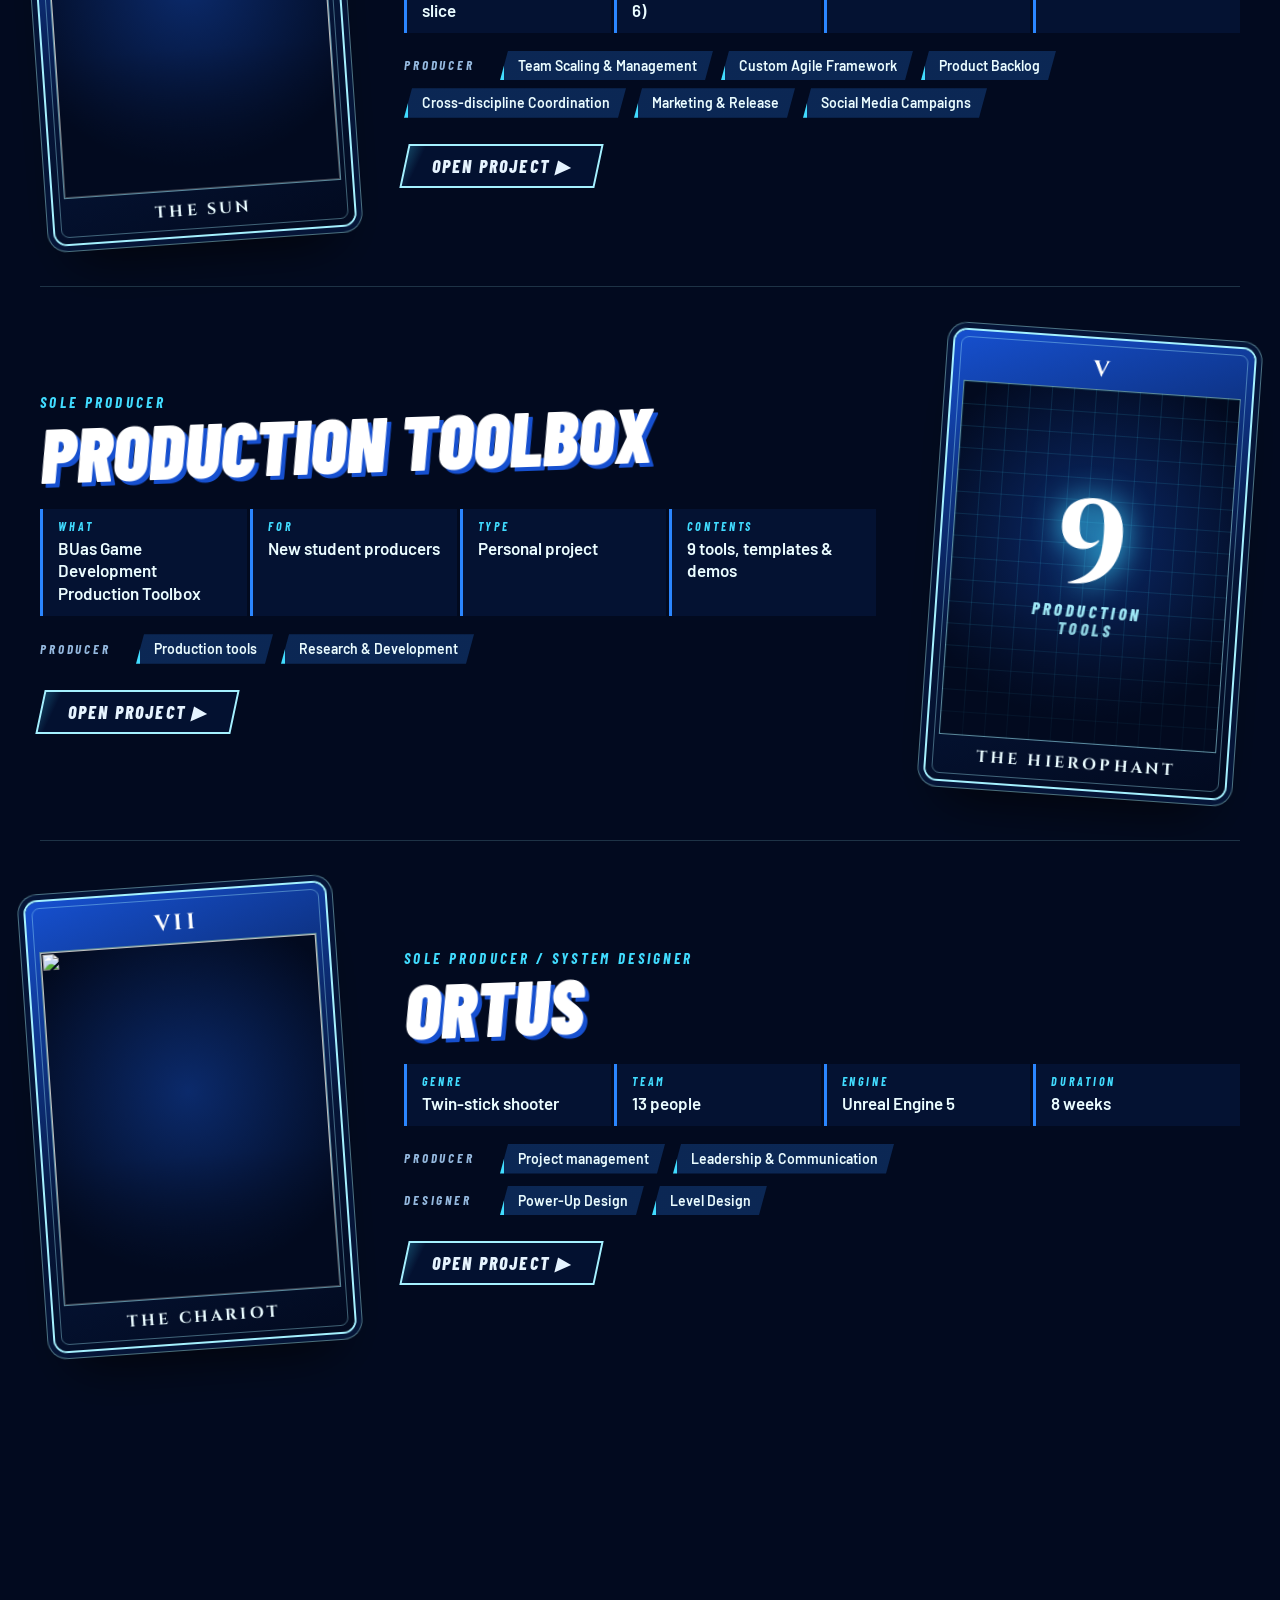
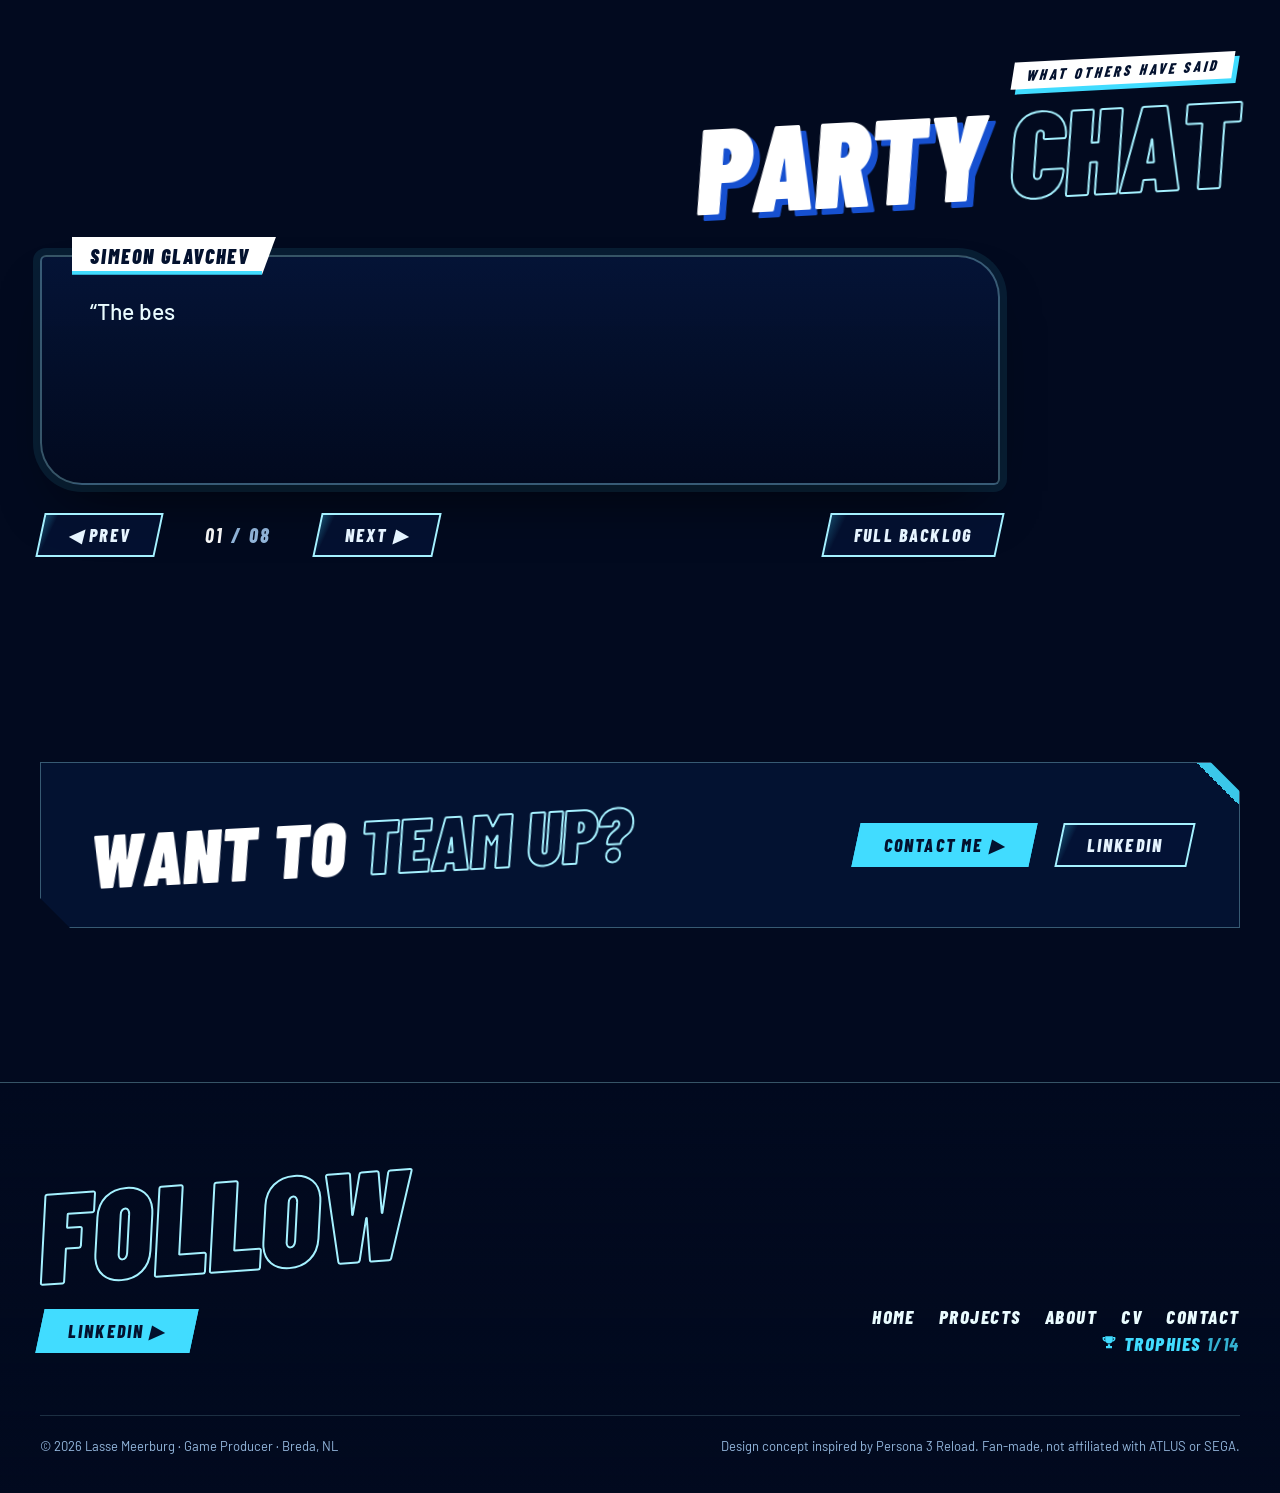
==== commit c0bb8061: "Add main-menu hero, water shader, trophies, controller support and more - Home hero rebuilt as a mai" ====
--- a/index.html
+++ b/index.html
@@ -5,8 +5,17 @@
 <meta name="viewport" content="width=device-width, initial-scale=1">
 <title>Lasse Meerburg — Game Producer</title>
 <meta name="description" content="Lasse Meerburg is a Game Producer studying at Breda University of Applied Sciences, with more than two years of experience leading game teams of up to 28 people.">
+<link rel="canonical" href="https://aceevans.github.io/p3r-portfolio/">
+<meta property="og:type" content="website">
+<meta property="og:site_name" content="Lasse Meerburg — Game Producer">
 <meta property="og:title" content="Lasse Meerburg — Game Producer">
-<meta property="og:description" content="Portfolio of Lasse Meerburg, Game Producer at Breda University of Applied Sciences.">
+<meta property="og:description" content="Lasse Meerburg is a Game Producer studying at Breda University of Applied Sciences, with more than two years of experience leading game teams of up to 28 people.">
+<meta property="og:url" content="https://aceevans.github.io/p3r-portfolio/">
+<meta property="og:image" content="https://aceevans.github.io/p3r-portfolio/assets/img/og/home.jpg">
+<meta property="og:image:width" content="1200">
+<meta property="og:image:height" content="630">
+<meta property="og:image:alt" content="Lasse Meerburg — Game Producer — portfolio preview">
+<meta name="twitter:card" content="summary_large_image">
 <meta name="theme-color" content="#051538">
 <link rel="icon" href="data:image/svg+xml,%3Csvg xmlns='http://www.w3.org/2000/svg' viewBox='0 0 32 32'%3E%3Crect width='32' height='32' rx='7' fill='%23051538'/%3E%3Ccircle cx='16' cy='16' r='10' fill='%2341dcff'/%3E%3Ccircle cx='21' cy='12' r='9' fill='%23051538'/%3E%3C/svg%3E">
 <link rel="preconnect" href="https://fonts.googleapis.com">
@@ -22,28 +31,38 @@
 <main id="main">
 
   <!-- ===== Title screen ===== -->
-  <section class="hero" aria-labelledby="hero-title">
+  <section class="hero hero--menu" aria-labelledby="hero-title">
     <div class="hero__memento" aria-hidden="true">Memento Mori</div>
     <div class="wrap hero__grid">
       <div class="hero__copy">
         <p class="kicker">Breda University of Applied Sciences</p>
         <h1 class="hero__title" id="hero-title"><span>Lasse</span><span>Meerburg</span></h1>
         <p class="hero__role">Game Producer</p>
-        <p class="hero__lead">I keep projects on schedule, build workflows that fit the team, and make sure <strong>everyone has what they need to do their best work</strong>.</p>
+        <nav class="hmenu" aria-label="Start">
+          <a class="hmenu__item" href="projects.html" style="--i:0"><span class="hmenu__label">Projects</span><span class="hmenu__tag">Social links</span></a>
+          <a class="hmenu__item" href="about.html" style="--i:1"><span class="hmenu__label">About</span><span class="hmenu__tag">Status</span></a>
+          <a class="hmenu__item" href="cv.html" style="--i:2"><span class="hmenu__label">CV</span><span class="hmenu__tag">Calendar</span></a>
+          <a class="hmenu__item" href="contact.html" style="--i:3" data-finisher><span class="hmenu__label">Contact</span><span class="hmenu__tag">Let's team up</span></a>
+        </nav>
         <ul class="hero__stats" aria-label="At a glance">
           <li><b>2+</b>Years making games</li>
           <li><b>5</b>Projects</li>
           <li><b>28</b>Largest team led</li>
         </ul>
-        <div class="btn-row">
-          <a class="btn btn--solid" href="projects.html">View projects ▶</a>
-          <a class="btn" href="cv.html">Read my CV</a>
-        </div>
-      </div>
-      <figure class="hero__photo">
-        <div class="hero__frame" aria-hidden="true"></div>
-        <div class="hero__img">
-          <img src="https://images.squarespace-cdn.com/content/v1/67a513989b3bf35e9ae5f112/a70b5be4-6b51-494e-b6a9-8e476831c168/IMG_20250909_161806.jpg?format=1000w" alt="Lasse sitting on a grassy hillside in a park, with trees behind him." width="1000" height="1312" fetchpriority="high">
+      </div>
+      <figure class="hero__figure">
+        <div class="hero__halo" aria-hidden="true"></div>
+        <div class="hero__slash" aria-hidden="true"></div>
+        <div class="hero__person">
+          <img class="hero__cutout" src="assets/img/lasse-cutout.png" alt="Lasse Meerburg standing in a light grey suit with his hands in his pockets." width="403" height="1349" fetchpriority="high">
+          <div class="hero__tint" style="-webkit-mask-image:url('assets/img/lasse-cutout.png');mask-image:url('assets/img/lasse-cutout.png')" aria-hidden="true"></div>
+        </div>
+        <div class="hero__rim" aria-hidden="true"></div>
+        <div class="hero__photo">
+          <div class="hero__frame" aria-hidden="true"></div>
+          <div class="hero__img">
+            <img src="https://images.squarespace-cdn.com/content/v1/67a513989b3bf35e9ae5f112/a70b5be4-6b51-494e-b6a9-8e476831c168/IMG_20250909_161806.jpg?format=1000w" alt="Lasse sitting on a grassy hillside in a park, with trees behind him." width="1000" height="1312" loading="lazy" decoding="async">
+          </div>
         </div>
         <figcaption class="hero__badge">0 · The Fool</figcaption>
       </figure>
@@ -78,7 +97,7 @@
       <article class="proj" data-reveal>
         <a class="arcana" href="projects/soaked-in-sin.html" data-tilt aria-label="Soaked in Sin — open project page" style="--fit:contain">
           <span class="arcana__num">XIII</span>
-          <span class="arcana__art"><img src="https://images.squarespace-cdn.com/content/v1/67a513989b3bf35e9ae5f112/6c86b7fc-7414-4c3a-ae66-5748085917e9/Soaked+In+Sin+Logo.png?format=750w" alt="" loading="lazy"></span>
+          <span class="arcana__art"><img src="https://images.squarespace-cdn.com/content/v1/67a513989b3bf35e9ae5f112/6c86b7fc-7414-4c3a-ae66-5748085917e9/Soaked+In+Sin+Logo.png?format=750w" alt="" loading="lazy" width="750" height="768" decoding="async"></span>
           <span class="arcana__name">Death</span>
         </a>
         <div class="proj__body">
@@ -99,7 +118,7 @@
       <article class="proj" data-reveal>
         <a class="arcana" href="projects/project-heist.html" data-tilt aria-label="Project Heist — open project page" style="--pos:50% 40%">
           <span class="arcana__num">I</span>
-          <span class="arcana__art"><img src="https://images.squarespace-cdn.com/content/v1/67a513989b3bf35e9ae5f112/0121efa8-6def-48db-aca3-4c8d348fcbda/Team1Concepting_W3_color.png?format=750w" alt="" loading="lazy"></span>
+          <span class="arcana__art"><img src="https://images.squarespace-cdn.com/content/v1/67a513989b3bf35e9ae5f112/0121efa8-6def-48db-aca3-4c8d348fcbda/Team1Concepting_W3_color.png?format=750w" alt="" loading="lazy" width="750" height="422" decoding="async"></span>
           <span class="arcana__name">The Magician</span>
         </a>
         <div class="proj__body">
@@ -119,7 +138,7 @@
       <article class="proj" data-reveal>
         <a class="arcana" href="projects/sunbeat-city.html" data-tilt aria-label="Sunbeat City — open project page" style="--pos:22% 50%">
           <span class="arcana__num">XIX</span>
-          <span class="arcana__art"><img src="https://images.squarespace-cdn.com/content/v1/67a513989b3bf35e9ae5f112/8e9fdb85-05a5-49b3-a9f9-baf64c06954c/Sunbeat+City_Image+%286%29.jpg?format=750w" alt="" loading="lazy"></span>
+          <span class="arcana__art"><img src="https://images.squarespace-cdn.com/content/v1/67a513989b3bf35e9ae5f112/8e9fdb85-05a5-49b3-a9f9-baf64c06954c/Sunbeat+City_Image+%286%29.jpg?format=750w" alt="" loading="lazy" width="750" height="432" decoding="async"></span>
           <span class="arcana__name">The Sun</span>
         </a>
         <div class="proj__body">
@@ -159,7 +178,7 @@
       <article class="proj" data-reveal>
         <a class="arcana" href="projects/ortus.html" data-tilt aria-label="ORTUS — open project page" style="--fit:contain">
           <span class="arcana__num">VII</span>
-          <span class="arcana__art arcana__art--fill" style="--art:url('https://images.squarespace-cdn.com/content/v1/67a513989b3bf35e9ae5f112/cac41859-4544-452c-8e7e-97a00ee255c0/ORTUS+LOGO+2.png?format=300w')"><img src="https://images.squarespace-cdn.com/content/v1/67a513989b3bf35e9ae5f112/cac41859-4544-452c-8e7e-97a00ee255c0/ORTUS+LOGO+2.png?format=750w" alt="" loading="lazy"></span>
+          <span class="arcana__art arcana__art--fill" style="--art:url('https://images.squarespace-cdn.com/content/v1/67a513989b3bf35e9ae5f112/cac41859-4544-452c-8e7e-97a00ee255c0/ORTUS+LOGO+2.png?format=300w')"><img src="https://images.squarespace-cdn.com/content/v1/67a513989b3bf35e9ae5f112/cac41859-4544-452c-8e7e-97a00ee255c0/ORTUS+LOGO+2.png?format=750w" alt="" loading="lazy" width="750" height="585" decoding="async"></span>
           <span class="arcana__name">The Chariot</span>
         </a>
         <div class="proj__body">
@@ -207,7 +226,7 @@
       <div class="panel cta-band" data-reveal>
         <h2>Want to <em>team up?</em></h2>
         <div class="btn-row">
-          <a class="btn btn--solid" href="contact.html">Contact me ▶</a>
+          <a class="btn btn--solid" href="contact.html" data-finisher>Contact me ▶</a>
           <a class="btn" href="https://www.linkedin.com/in/lasse-meerburg-8530b225b/" target="_blank" rel="noopener">LinkedIn</a>
         </div>
       </div>
--- a/assets/css/style.css
+++ b/assets/css/style.css
@@ -938,19 +938,7 @@
 }
 .proj__title a:hover, .pnav__link:hover .pnav__title, .slink__item a.is-active .slink__title { animation: glitch .45s steps(3, end) 1; }
 
-/* ---------- Cursor ring & click splash ----------------------------------- */
-.cursor {
-  position: fixed; left: 0; top: 0; z-index: 400; pointer-events: none;
-  width: 30px; height: 30px; margin: -15px 0 0 -15px;
-  border: 2px solid var(--cyan); border-radius: 3px;
-  box-shadow: 0 0 14px color-mix(in srgb, var(--cyan) 45%, transparent);
-  opacity: 0;
-  transition: width .3s var(--ease-back), height .3s var(--ease-back), margin .3s var(--ease-back), background-color .2s, border-color .2s, opacity .3s;
-}
-.cursor.is-visible { opacity: .85; }
-.cursor.is-hover { width: 54px; height: 54px; margin: -27px 0 0 -27px; border-color: var(--white); background-color: color-mix(in srgb, var(--cyan) 14%, transparent); }
-.cursor.is-down { background-color: color-mix(in srgb, var(--white) 35%, transparent); }
-
+/* ---------- Click splash -------------------------------------------- */
 .splash { position: fixed; left: 0; top: 0; z-index: 390; width: 0; height: 0; pointer-events: none; }
 .splash i { position: absolute; left: 0; top: 0; }
 .splash .ring { width: 84px; height: 84px; margin: -42px 0 0 -42px; border: 2px solid var(--cyan); border-radius: 50%; animation: splashRing .6s var(--ease) forwards; }
@@ -1007,11 +995,11 @@
   font: 900 italic clamp(44px, 10vw, 150px)/.85 var(--f-display); text-transform: uppercase;
   color: var(--white); text-shadow: .05em .05em 0 var(--blue); transform: rotate(-6deg);
 }
-.wipe__label span {
+.wipe__label > span {
   display: inline-flex; align-items: center; gap: 10px;
   font: 700 italic 15px/1 var(--f-display); letter-spacing: .4em; text-transform: uppercase; color: var(--aqua);
 }
-.wipe__label span::before { content: ""; width: 14px; height: 14px; border: 2px solid currentColor; border-top-color: transparent; border-radius: 50%; animation: spin .7s linear infinite; }
+.wipe__label > span::before { content: ""; width: 14px; height: 14px; border: 2px solid currentColor; border-top-color: transparent; border-radius: 50%; animation: spin .7s linear infinite; }
 @keyframes spin { to { transform: rotate(360deg); } }
 .wipe.is-in .wipe__label { animation: labelIn .4s .28s var(--ease-back) both; }
 .wipe.is-out .wipe__label { animation: labelOut .3s .05s var(--ease) both; }
@@ -1313,6 +1301,341 @@
 /* ---------- Reduced motion ---------------------------------------------- */
 @media (prefers-reduced-motion: reduce) {
   *, *::before, *::after { animation-duration: .001ms !important; animation-iteration-count: 1 !important; transition-duration: .001ms !important; scroll-behavior: auto !important; }
-  .bg__bubbles, .bg__waves, .cursor, .splash { display: none !important; }
+  .bg__bubbles, .bg__waves, .splash { display: none !important; }
   .js [data-reveal] { opacity: 1; translate: none; }
 }
+
+/* ==========================================================================
+   v3 — water shader, home menu, tips, finisher, trophies, controller,
+   Velvet Room, compendium, quest log, chapters, accents, CV calendar
+   ========================================================================== */
+
+/* ---------- Live water caustics ----------------------------------------- */
+.bg__caustics { position: absolute; inset: 0; width: 100%; height: 100%; opacity: .3; mix-blend-mode: screen; pointer-events: none; }
+.has-caustics .bg__rays { opacity: .5; }
+:root[data-theme="dark-hour"] .bg__caustics { opacity: .22; }
+
+/* ---------- Home: main-menu hero ---------------------------------------- */
+.hero--menu { padding-bottom: 70px; }
+.hero--menu .hero__grid { grid-template-columns: minmax(0, 1.25fr) minmax(0, .75fr); align-items: center; }
+.hero--menu .hero__title { font-size: clamp(54px, 7.6vw, 118px); }
+.hero--menu .hero__role { margin-top: 24px; font-size: clamp(18px, 2.1vw, 28px); }
+
+.hmenu { position: relative; display: flex; flex-direction: column; align-items: flex-start; margin: 34px 0 0; transform: rotate(-6deg); transform-origin: left top; }
+.hmenu__item {
+  position: relative; isolation: isolate;
+  display: inline-flex; align-items: baseline; gap: 16px;
+  margin-left: calc(var(--i) * 30px); padding: 0 22px 0 14px;
+  font: 900 italic clamp(38px, 5vw, 80px)/1 var(--f-display); text-transform: uppercase; letter-spacing: -.01em;
+  color: var(--aqua); text-decoration: none;
+  transition: color .15s, translate .32s var(--ease-back), scale .15s var(--ease-back);
+}
+.hmenu__item::before {
+  content: ""; position: absolute; inset: 10% -10px 6%; z-index: -1;
+  background: var(--white); box-shadow: 10px 10px 0 var(--cyan);
+  transform: skew(var(--skew)) scaleX(0); transform-origin: left;
+  transition: transform .32s var(--ease-back);
+}
+.hmenu__item.is-active { color: var(--ink); translate: 16px 0; }
+.hmenu__item.is-active::before { transform: skew(var(--skew)) scaleX(1); }
+.hmenu__item:focus-visible { outline: none; }
+.hmenu__item:active { scale: .96; }
+.hmenu__label { display: inline-block; }
+.hmenu__item.is-active .hmenu__label { animation: jiggle .4s var(--ease-back); }
+.hmenu__tag { font: 700 italic 14px/1 var(--f-display); letter-spacing: .24em; color: var(--muted); opacity: 0; translate: -10px 0; transition: opacity .2s, translate .3s var(--ease-back); }
+.hmenu__item.is-active .hmenu__tag { opacity: 1; translate: 0 0; color: var(--blue); }
+.hmenu__hint { margin: 30px 0 0; font: 700 italic 13px/1.6 var(--f-display); letter-spacing: .24em; text-transform: uppercase; color: var(--muted); }
+.hmenu__hint kbd { font: inherit; color: var(--white); }
+.hero--menu .hero__stats { margin: 22px 0 0; }
+
+.hero__figure { position: relative; margin: 0; display: grid; justify-items: center; align-items: end; min-height: min(80vh, 760px); }
+.hero__halo {
+  position: absolute; left: 50%; top: 30%; width: min(30vw, 440px); aspect-ratio: 1; translate: -50% -50%;
+  border-radius: 50%;
+  background: radial-gradient(circle at 42% 38%, color-mix(in srgb, var(--aqua) 60%, transparent), color-mix(in srgb, var(--azure) 30%, transparent) 55%, transparent 71%);
+  box-shadow: 0 0 0 2px color-mix(in srgb, var(--aqua) 35%, transparent), 0 0 140px 30px color-mix(in srgb, var(--cyan) 22%, transparent);
+  animation: haloPulse 6s ease-in-out infinite;
+}
+@keyframes haloPulse { 50% { scale: 1.05; opacity: .85; } }
+.hero__slash {
+  position: absolute; left: -30%; right: -40%; top: 52%; height: 18%;
+  background: linear-gradient(90deg, transparent, color-mix(in srgb, var(--cyan) 45%, transparent) 30%, color-mix(in srgb, var(--white) 55%, transparent) 52%, color-mix(in srgb, var(--cyan) 45%, transparent) 72%, transparent);
+  transform: rotate(-14deg); opacity: .55; filter: blur(1px);
+  animation: slashSweep 7s ease-in-out infinite;
+}
+@keyframes slashSweep { 50% { translate: -6% 0; opacity: .35; } }
+.hero__person { position: relative; z-index: 1; height: min(80vh, 760px); aspect-ratio: 403 / 1349; translate: calc(var(--hx, 0) * -14px) calc(var(--hy, 0) * -8px); transition: translate .8s ease-out; }
+.hero__cutout {
+  position: absolute; inset: 0; width: 100%; height: 100%; object-fit: contain; object-position: bottom;
+  filter: drop-shadow(0 0 1.5px var(--aqua)) drop-shadow(0 0 26px color-mix(in srgb, var(--cyan) 45%, transparent)) saturate(.85);
+  transform-origin: 50% 100%; animation: idle 5.5s ease-in-out infinite;
+}
+.hero__tint {
+  position: absolute; inset: 0; pointer-events: none; transform-origin: 50% 100%; animation: idle 5.5s ease-in-out infinite;
+  background: linear-gradient(180deg, color-mix(in srgb, var(--azure) 35%, transparent), color-mix(in srgb, var(--blue) 80%, transparent) 70%);
+  mix-blend-mode: color; opacity: .55;
+  -webkit-mask-position: bottom; mask-position: bottom; -webkit-mask-size: contain; mask-size: contain; -webkit-mask-repeat: no-repeat; mask-repeat: no-repeat;
+}
+@keyframes idle { 50% { scale: 1.012 1.006; } }
+.hero__rim { position: absolute; left: 50%; bottom: -6px; width: 140%; height: 40px; translate: -50% 0; border-radius: 50%; background: radial-gradient(ellipse, color-mix(in srgb, var(--cyan) 45%, transparent), transparent 70%); filter: blur(6px); }
+.hero__figure .hero__badge { left: auto; right: 4%; bottom: 14%; z-index: 2; }
+.hero--menu .hero__photo { display: none; }
+.hero--menu.no-cutout .hero__photo { display: block; }
+.hero--menu.no-cutout .hero__person, .hero--menu.no-cutout .hero__halo, .hero--menu.no-cutout .hero__slash, .hero--menu.no-cutout .hero__rim { display: none; }
+.hero--menu.no-cutout .hero__figure { min-height: 0; }
+@media (prefers-reduced-motion: no-preference) {
+  .hero__person { animation: personIn 1.1s .15s var(--ease) both; }
+  .is-arriving .hero__person { animation-play-state: paused; }
+}
+@keyframes personIn { from { opacity: 0; translate: 90px 0; filter: brightness(3) saturate(0); } to { opacity: 1; } }
+@media (max-width: 900px) {
+  .hero--menu .hero__grid { grid-template-columns: 1fr; }
+  .hero__figure { order: 0; min-height: 0; margin-top: 20px; }
+  .hero__person { height: min(64vh, 560px); }
+  .hero__halo { width: min(70vw, 360px); }
+  .hmenu__item { margin-left: calc(var(--i) * 14px); }
+}
+
+/* ---------- Wipe tip ------------------------------------------------------ */
+.wipe__label > span { display: inline-flex; align-items: center; gap: 10px; font: 700 italic 15px/1 var(--f-display); letter-spacing: .4em; text-transform: uppercase; color: var(--aqua); }
+.wipe__label > span::before { content: ""; width: 14px; height: 14px; border: 2px solid currentColor; border-top-color: transparent; border-radius: 50%; animation: spin .7s linear infinite; }
+.wipe__tip {
+  display: flex; align-items: baseline; gap: 12px; max-width: 640px; margin: 10px 0 0; padding: 12px 18px;
+  background: color-mix(in srgb, var(--abyss) 55%, transparent); border-left: 4px solid var(--cyan);
+  font: 500 16px/1.45 var(--f-body); letter-spacing: 0; text-transform: none; color: var(--foam); text-align: left;
+  transform: rotate(-2deg);
+}
+.wipe__tip i { flex: none; padding: 4px 9px; background: var(--cyan); color: var(--ink); font: 900 italic 14px/1 var(--f-display); letter-spacing: .2em; text-transform: uppercase; transform: skew(var(--skew)); }
+.wipe__tip span:empty { display: none; }
+.wipe.is-out:not(.is-intro) i:nth-child(3) { animation-delay: .35s; }
+.wipe.is-out:not(.is-intro) i:nth-child(2) { animation-delay: .4s; }
+.wipe.is-out:not(.is-intro) i:nth-child(1) { animation-delay: .45s; }
+.wipe.is-out:not(.is-intro) .wipe__label { animation: labelOut .3s .32s var(--ease) both; }
+@media (max-width: 620px) { .wipe__tip { font-size: 14px; } }
+
+/* ---------- "Let's team up!" finish screen ------------------------------ */
+.finisher { position: fixed; inset: 0; z-index: 240; display: grid; place-items: center; overflow: hidden; pointer-events: none; visibility: hidden; }
+.finisher.is-on { visibility: visible; }
+.finisher__bg { position: absolute; inset: 0; background: #0b0006; opacity: 0; }
+.finisher__lines { position: absolute; inset: -60%; opacity: 0; background: repeating-conic-gradient(from 0deg at 50% 50%, rgba(255, 255, 255, .16) 0 1.4deg, transparent 1.4deg 7deg); }
+.finisher__ink { position: absolute; inset: 0; width: 100%; height: 100%; fill: var(--accent); opacity: 0; }
+.finisher__slash { position: absolute; left: -25%; right: -25%; transform: rotate(-14deg) translateX(-130%); }
+.finisher__slash--1 { top: 16%; height: 30vh; background: var(--accent); }
+.finisher__slash--2 { top: 47%; height: 9vh; background: var(--white); }
+.finisher__slash--3 { top: 58%; height: 22vh; background: color-mix(in srgb, var(--accent) 55%, #000); }
+.finisher__text { position: relative; margin: 0; display: grid; justify-items: center; text-align: center; transform: rotate(-8deg); opacity: 0; }
+.finisher__text b { display: block; font: 900 italic clamp(68px, 13vw, 210px)/.82 var(--f-display); text-transform: uppercase; color: var(--white); text-shadow: .045em .045em 0 #000, .09em .09em 0 var(--accent); }
+.finisher__text b + b { color: #000; -webkit-text-stroke: clamp(2px, .3vw, 4px) var(--white); text-shadow: .05em .05em 0 var(--accent); }
+.finisher.is-on .finisher__bg { animation: finBg 1.3s ease both; }
+.finisher.is-on .finisher__lines { animation: finLines 1.3s linear both; }
+.finisher.is-on .finisher__ink { animation: finInk .6s .14s var(--ease-back) both; }
+.finisher.is-on .finisher__slash--1 { animation: finSlash .42s .04s var(--ease-snap) both; }
+.finisher.is-on .finisher__slash--2 { animation: finSlash .42s .1s var(--ease-snap) both; }
+.finisher.is-on .finisher__slash--3 { animation: finSlash .42s .16s var(--ease-snap) both; }
+.finisher.is-on .finisher__text { animation: finText .75s .26s var(--ease-back) both; }
+@keyframes finBg { 0% { opacity: 0; } 6% { opacity: 1; background: #fff; } 14% { background: #0b0006; } 100% { opacity: 1; background: #0b0006; } }
+@keyframes finLines { 0% { opacity: 0; rotate: 0deg; } 20% { opacity: 1; } 100% { opacity: .7; rotate: 24deg; } }
+@keyframes finInk { from { opacity: 0; scale: .2; } to { opacity: .95; scale: 1; } }
+@keyframes finSlash { from { transform: rotate(-14deg) translateX(-130%); } to { transform: rotate(-14deg) translateX(0); } }
+@keyframes finText { 0% { opacity: 0; scale: 2.8; } 55% { opacity: 1; scale: .92; } 78% { scale: 1.04; } 100% { opacity: 1; scale: 1; } }
+
+/* ---------- Trophies ------------------------------------------------------ */
+.toasts { position: fixed; right: 18px; top: calc(var(--header-h) + 14px); z-index: 230; display: grid; gap: 10px; pointer-events: none; }
+.toast {
+  display: grid; grid-template-columns: 48px 1fr; column-gap: 14px; align-items: center;
+  width: min(360px, calc(100vw - 36px)); padding: 12px 18px 12px 12px;
+  background: var(--panel-strong); border: 2px solid var(--cyan);
+  box-shadow: 8px 8px 0 color-mix(in srgb, var(--cyan) 40%, transparent), 0 20px 40px -12px rgba(0, 0, 0, .7);
+  clip-path: polygon(0 0, 100% 0, 100% calc(100% - 16px), calc(100% - 16px) 100%, 0 100%);
+  animation: toastIn .55s var(--ease-back) both;
+}
+.toast.is-leaving { animation: toastOut .35s var(--ease) both; }
+.toast__icon { grid-row: 1 / 4; width: 48px; height: 48px; display: grid; place-items: center; background: var(--cyan); color: var(--ink); transform: skew(var(--skew)); }
+.toast__icon svg { width: 28px; height: 28px; transform: skew(12deg); }
+.toast__kicker { font: 800 italic 12px/1.2 var(--f-display); letter-spacing: .24em; text-transform: uppercase; color: var(--cyan); }
+.toast__name { font: 900 italic 22px/1.05 var(--f-display); text-transform: uppercase; color: var(--white); }
+.toast__desc { font-size: 14px; line-height: 1.35; color: var(--muted); }
+@keyframes toastIn { from { opacity: 0; translate: 120% 0; } }
+@keyframes toastOut { to { opacity: 0; translate: 120% 0; } }
+
+.trophies { position: fixed; inset: 0; z-index: 170; display: grid; place-items: center; padding: 24px; background: color-mix(in srgb, var(--abyss) 92%, transparent); animation: lbBg .3s ease both; }
+.trophies[hidden] { display: none; }
+.trophies__panel { position: relative; width: min(780px, 100%); max-height: calc(100vh - 48px); overflow: auto; padding: clamp(22px, 4vw, 40px); background: var(--panel-strong); border: 2px solid var(--line); box-shadow: 12px 12px 0 color-mix(in srgb, var(--cyan) 30%, transparent); animation: trophiesIn .5s var(--ease-back) both; }
+@keyframes trophiesIn { from { opacity: 0; scale: .9; translate: 0 30px; } }
+.trophies__head { display: flex; flex-wrap: wrap; align-items: center; gap: 12px 20px; margin-bottom: 18px; }
+.trophies__title { margin: 0; font: 900 italic clamp(40px, 6vw, 64px)/.9 var(--f-display); text-transform: uppercase; color: var(--white); text-shadow: .05em .05em 0 var(--blue); transform: rotate(-3deg); }
+.trophies__count { font: 900 italic 24px/1 var(--f-display); color: var(--cyan); }
+.trophies__close { margin-left: auto; }
+.trophies__bar { height: 10px; margin-bottom: 22px; background: color-mix(in srgb, var(--abyss) 80%, transparent); border: 1px solid var(--line); transform: skew(var(--skew)); overflow: hidden; }
+.trophies__bar i { display: block; height: 100%; width: var(--v, 0%); background: linear-gradient(90deg, var(--blue), var(--cyan), var(--white)); transition: width .8s var(--ease-back); }
+.trophy-list { list-style: none; margin: 0; padding: 0; display: grid; grid-template-columns: repeat(auto-fill, minmax(220px, 1fr)); gap: 8px; }
+.trophy { display: grid; grid-template-columns: 38px 1fr; column-gap: 12px; align-items: center; padding: 12px 14px; background: color-mix(in srgb, var(--night) 85%, transparent); border-left: 3px solid var(--line); }
+.trophy.is-unlocked { border-left-color: var(--cyan); }
+.trophy__icon { grid-row: 1 / 3; width: 38px; height: 38px; display: grid; place-items: center; color: color-mix(in srgb, var(--muted) 55%, transparent); }
+.trophy__icon svg { width: 30px; height: 30px; }
+.trophy.is-unlocked .trophy__icon { color: var(--cyan); filter: drop-shadow(0 0 8px var(--cyan)); }
+.trophy__name { font: 800 italic 17px/1.1 var(--f-display); letter-spacing: .04em; text-transform: uppercase; color: var(--white); }
+.trophy:not(.is-unlocked) .trophy__name { color: var(--muted); letter-spacing: .3em; }
+.trophy__desc { font-size: 13px; line-height: 1.35; color: var(--muted); }
+.menu__trophies { position: absolute; right: 7vw; bottom: 4.5vh; }
+.menu__trophies svg, .ftr__trophies svg { width: 18px; height: 18px; }
+.menu__trophies b, .ftr__trophies b { color: inherit; opacity: .8; }
+.ftr__trophies {
+  display: inline-flex; align-items: center; gap: 6px; padding: 0; border: 0; background: none; cursor: pointer;
+  font: 800 italic 19px/1 var(--f-display); letter-spacing: .08em; text-transform: uppercase; color: var(--cyan);
+}
+.ftr__trophies:hover { color: var(--white); }
+@media (max-width: 620px) { .menu__trophies { right: 6vw; bottom: 9vh; } }
+
+/* ---------- Controller ---------------------------------------------------- */
+.pad-bar {
+  position: fixed; left: 50%; bottom: 16px; z-index: 220; translate: -50% 0;
+  display: flex; flex-wrap: wrap; justify-content: center; gap: 8px 20px;
+  width: max-content; max-width: calc(100vw - 24px); padding: 10px 22px;
+  background: var(--panel-strong); border: 1px solid var(--line);
+  font: 700 italic 14px/1 var(--f-display); letter-spacing: .12em; text-transform: uppercase; color: var(--foam);
+  animation: padIn .5s var(--ease-back) both;
+}
+.pad-bar[hidden] { display: none; }
+@keyframes padIn { from { opacity: 0; translate: -50% 40px; } }
+.pad-bar span { display: inline-flex; align-items: center; gap: 8px; }
+.pad-btn {
+  display: inline-grid; place-items: center; min-width: 24px; height: 24px; padding: 0 6px; border-radius: 12px;
+  background: var(--white); color: var(--ink); font: 900 normal 13px/1 var(--f-body); letter-spacing: 0;
+}
+.pad-btn--wide { border-radius: 6px; font-size: 11px; }
+.xb-a { background: #3fbf3f; color: #fff; } .xb-b { background: #e5403a; color: #fff; } .xb-x { background: #2f7de1; color: #fff; } .xb-y { background: #f2c200; color: #1a1300; }
+.ps-x { background: #2f7de1; color: #fff; } .ps-o { background: #e5403a; color: #fff; } .ps-s { background: #d65fb4; color: #fff; } .ps-t { background: #2bb59a; color: #fff; }
+.gamepad-mode :focus { outline: 3px solid var(--cyan); outline-offset: 5px; box-shadow: 0 0 0 9px color-mix(in srgb, var(--cyan) 22%, transparent); }
+.gamepad-mode .to-top { bottom: 72px; }
+
+/* ---------- Velvet Room ---------------------------------------------------- */
+:root[data-page="velvet"] .bg {
+  background:
+    radial-gradient(90% 60% at 50% 0%, rgba(110, 140, 255, .35), transparent 60%),
+    repeating-linear-gradient(90deg, rgba(255, 255, 255, .025) 0 2px, transparent 2px 7px),
+    linear-gradient(180deg, #0a1a6e, #050c3d 55%, #02051f);
+}
+.elevator { position: fixed; inset: 0; z-index: -1; pointer-events: none; overflow: hidden; }
+.elevator::before, .elevator::after {
+  content: ""; position: absolute; top: -20%; bottom: -20%; width: 18vw;
+  background: repeating-linear-gradient(180deg, transparent 0 140px, rgba(190, 210, 255, .18) 140px 146px);
+  animation: elevatorRise 1.4s linear infinite;
+}
+.elevator::before { left: 3vw; }
+.elevator::after { right: 3vw; }
+@keyframes elevatorRise { to { translate: 0 -146px; } }
+.floor {
+  position: fixed; left: clamp(16px, 3vw, 40px); bottom: 24px; z-index: 5;
+  display: flex; align-items: center; gap: 10px; padding: 10px 16px;
+  background: #02051f; border: 2px solid rgba(190, 210, 255, .5); color: #dfe8ff;
+  font: 800 italic 14px/1 var(--f-display); letter-spacing: .24em; text-transform: uppercase;
+}
+.floor b { font-size: 26px; letter-spacing: .06em; color: #fff; display: inline-block; }
+.floor b.is-tick { animation: floorTick .35s var(--ease-back); }
+@keyframes floorTick { from { translate: 0 10px; opacity: 0; } }
+.velvet-grid { display: grid; grid-template-columns: repeat(auto-fit, minmax(260px, 1fr)); gap: 24px; }
+.velvet-card { padding: 24px; background: rgba(5, 12, 61, .78); border: 1px solid rgba(190, 210, 255, .35); }
+.velvet-card h3 { margin: 0 0 10px; font: 900 italic 26px/1 var(--f-display); text-transform: uppercase; color: #fff; }
+.velvet-card p { margin: 0; color: #c8d4ff; }
+
+/* ---------- Compendium (projects index) ---------------------------------- */
+.compendium { display: flex; flex-wrap: wrap; align-items: center; gap: 14px 28px; margin: 0 0 36px; padding: 16px 20px; background: var(--panel); border: 1px solid var(--line); }
+.compendium__group { display: flex; flex-wrap: wrap; align-items: center; gap: 8px; }
+.compendium__label { margin-right: 4px; font: 700 italic 13px/1 var(--f-display); letter-spacing: .24em; text-transform: uppercase; color: var(--muted); }
+.ctag {
+  position: relative; isolation: isolate; padding: 8px 14px; border: 0; background: none; cursor: pointer;
+  font: 800 italic 15px/1 var(--f-display); letter-spacing: .08em; text-transform: uppercase; color: var(--foam);
+  transition: color .15s, scale .15s var(--ease-back);
+}
+.ctag::before {
+  content: ""; position: absolute; inset: 0; z-index: -1;
+  background: color-mix(in srgb, var(--night) 80%, transparent); border: 1px solid var(--line);
+  transform: skew(var(--skew)); transition: background .15s, border-color .15s, box-shadow .3s var(--ease-back);
+}
+.ctag:hover::before { border-color: var(--aqua); }
+.ctag[aria-pressed="true"] { color: var(--ink); }
+.ctag[aria-pressed="true"]::before { background: var(--cyan); border-color: var(--cyan); box-shadow: 4px 4px 0 var(--white); }
+.ctag:active { scale: .9; }
+.compendium__count { margin: 0 0 0 auto; font: 800 italic 15px/1 var(--f-display); letter-spacing: .14em; text-transform: uppercase; color: var(--muted); }
+.compendium__count b { color: var(--white); font-size: 20px; }
+.slink__item.is-filtered, .slink__panel.is-filtered { display: none !important; }
+
+/* ---------- Quest log (project summary box) ------------------------------- */
+.quest {
+  position: relative; padding: clamp(22px, 3.5vw, 36px);
+  background: linear-gradient(120deg, color-mix(in srgb, var(--deep) 88%, transparent), color-mix(in srgb, var(--night) 94%, transparent));
+  border: 2px solid var(--line); box-shadow: 10px 10px 0 color-mix(in srgb, var(--cyan) 30%, transparent);
+}
+.quest__head { display: flex; flex-wrap: wrap; align-items: center; justify-content: space-between; gap: 14px; margin-bottom: 20px; }
+.quest__title { display: flex; align-items: center; gap: 12px; margin: 0; font: 900 italic clamp(28px, 3.4vw, 40px)/1 var(--f-display); text-transform: uppercase; color: var(--white); }
+.quest__title::before { content: ""; width: 14px; height: 14px; background: var(--cyan); transform: rotate(45deg); box-shadow: 0 0 12px var(--cyan); }
+.quest__stamp { padding: 8px 16px; border: 3px solid var(--cyan); color: var(--cyan); font: 900 italic 18px/1 var(--f-display); letter-spacing: .2em; text-transform: uppercase; transform: rotate(-7deg); }
+.quest__stamp--wip { border-style: dashed; }
+.js .quest:not(.is-in) .quest__stamp { opacity: 0; }
+.quest.is-in .quest__stamp { animation: stamp .6s .55s var(--ease-back) both; }
+.quest__rows { display: grid; grid-template-columns: repeat(4, minmax(0, 1fr)); gap: 3px; margin: 0; }
+.quest__rows div { padding: 14px 16px; background: color-mix(in srgb, var(--night) 82%, transparent); border-top: 3px solid var(--azure); transition: border-color .25s, translate .3s var(--ease-back); }
+.quest__rows div:hover { border-top-color: var(--cyan); translate: 0 -4px; }
+.quest__rows dt { margin-bottom: 8px; font: 700 italic 12px/1 var(--f-display); letter-spacing: .24em; text-transform: uppercase; color: var(--cyan); }
+.quest__rows dd { margin: 0; font-size: 15.5px; line-height: 1.5; color: var(--foam); }
+@media (max-width: 1000px) { .quest__rows { grid-template-columns: 1fr 1fr; } }
+@media (max-width: 620px) { .quest__rows { grid-template-columns: 1fr; } }
+
+/* ---------- Chapter list (project pages) --------------------------------- */
+.chapters { position: fixed; right: 12px; top: 50%; z-index: 40; display: none; translate: 0 -50%; transition: opacity .35s, translate .45s var(--ease-back); }
+.chapters.is-away { opacity: 0; translate: 30px -50%; pointer-events: none; }
+@media (min-width: 1300px) { .chapters { display: block; } }
+.chapters ol { list-style: none; margin: 0; padding: 0; display: grid; gap: 6px; justify-items: end; }
+.chapters a {
+  position: relative; isolation: isolate; display: flex; align-items: center; gap: 10px; height: 30px; padding: 0 12px;
+  font: 800 italic 13px/1 var(--f-display); letter-spacing: .12em; text-transform: uppercase; color: var(--foam); text-decoration: none;
+  transition: color .15s;
+}
+.chapters a::before { content: ""; position: absolute; inset: 0; z-index: -1; background: var(--panel-strong); border: 1px solid var(--line); transform: skew(var(--skew)); transition: background .2s, box-shadow .3s var(--ease-back), border-color .2s; }
+.chapters__num { min-width: 20px; text-align: center; color: var(--cyan); }
+.chapters__label { max-width: 0; overflow: hidden; white-space: nowrap; opacity: 0; transition: max-width .35s var(--ease), opacity .25s; }
+.chapters a:hover .chapters__label, .chapters a:focus-visible .chapters__label { max-width: 260px; opacity: 1; }
+.chapters a.is-active { color: var(--ink); }
+.chapters a.is-active::before { background: var(--white); border-color: var(--white); box-shadow: 4px 4px 0 var(--cyan); }
+.chapters a.is-active .chapters__num { color: var(--blue); }
+
+/* ---------- Per-project accent colours ------------------------------------ */
+:root:not([data-theme="dark-hour"]) body[data-project="soaked-in-sin"] :is(main, .chapters) { --cyan: #ff5c93; --aqua: #ffc2d6; --line: rgba(255, 194, 214, .3); }
+:root:not([data-theme="dark-hour"]) body[data-project="project-heist"] :is(main, .chapters) { --cyan: #f2b544; --aqua: #ffe3a3; --line: rgba(255, 227, 163, .3); }
+:root:not([data-theme="dark-hour"]) body[data-project="sunbeat-city"] :is(main, .chapters) { --cyan: #ff8b4d; --aqua: #ffd0b0; --line: rgba(255, 208, 176, .3); }
+:root:not([data-theme="dark-hour"]) body[data-project="ortus"] :is(main, .chapters) { --cyan: #ffe14d; --aqua: #fff3a8; --line: rgba(255, 243, 168, .3); }
+
+/* ---------- CV: sticky day-change calendar -------------------------------- */
+.cv-layout { display: grid; grid-template-columns: 250px minmax(0, 1fr); gap: clamp(28px, 4vw, 56px); align-items: start; }
+.daycal {
+  position: sticky; top: calc(var(--header-h) + 30px);
+  padding: 22px 18px 20px; text-align: center;
+  background: var(--panel-strong); border: 2px solid var(--line);
+  box-shadow: 10px 10px 0 color-mix(in srgb, var(--cyan) 28%, transparent);
+  transform: rotate(-2deg);
+}
+.daycal__label { margin: 0 0 10px; font: 700 italic 13px/1 var(--f-display); letter-spacing: .3em; text-transform: uppercase; color: var(--cyan); }
+.daycal__date { display: flex; justify-content: center; align-items: flex-start; gap: 8px; }
+.daycal__md { display: inline-block; font: 900 italic 72px/.9 var(--f-display); color: var(--white); text-shadow: 4px 4px 0 var(--blue); transform-origin: 50% 0; }
+.daycal__md.is-flip { animation: dayFlip .16s ease-out; }
+@keyframes dayFlip { from { transform: perspective(300px) rotateX(-75deg); opacity: .25; } }
+.daycal__dow { padding: 4px 8px; background: var(--cyan); color: var(--ink); font: 800 italic 16px/1 var(--f-display); letter-spacing: .08em; transform: skew(var(--skew)); }
+.daycal__dow[data-day="0"] { background: var(--accent); color: var(--white); }
+.daycal__dow[data-day="6"] { background: var(--azure); color: var(--white); }
+.daycal__year { margin-top: 6px; font: 800 italic 26px/1 var(--f-display); letter-spacing: .2em; color: var(--aqua); }
+.daycal__row { display: flex; justify-content: center; align-items: center; gap: 8px; margin-top: 12px; font: 700 italic 13px/1 var(--f-display); letter-spacing: .14em; text-transform: uppercase; color: var(--muted); }
+.daycal__moon .moon { width: 28px; height: 28px; }
+.daycal.is-vague .daycal__dow, .daycal.is-vague .daycal__row { visibility: hidden; }
+.daycal__event { min-height: 2.1em; margin: 16px 0 0; padding-top: 14px; border-top: 1px solid var(--line); font: 900 italic 22px/1.05 var(--f-display); text-transform: uppercase; color: var(--white); }
+.daycal__event.is-swap { animation: nameIn .4s var(--ease-back); }
+.daycal__fx { height: 1em; margin: 8px 0 0; font: 700 italic 13px/1 var(--f-display); letter-spacing: .26em; text-transform: uppercase; color: var(--cyan); opacity: 0; transition: opacity .2s; }
+.daycal.is-running .daycal__fx { opacity: 1; animation: flicker .7s infinite; }
+@media (max-width: 1000px) { .cv-layout { grid-template-columns: 1fr; } .daycal { display: none; } }
+
+/* Contrast: weekend day tags use dark text in the day theme */
+.cal__dow[data-day="0"], .cal__dow[data-day="6"], .daycal__dow[data-day="0"], .daycal__dow[data-day="6"] { color: var(--ink); }
+:root[data-theme="dark-hour"] .cal__dow[data-day="0"], :root[data-theme="dark-hour"] .daycal__dow[data-day="0"] { color: #fff; }
+
+/* Trophy toasts sit next to the Trophies button while the menu is open */
+html.menu-open .toasts { top: auto; bottom: calc(4.5vh + 72px); }
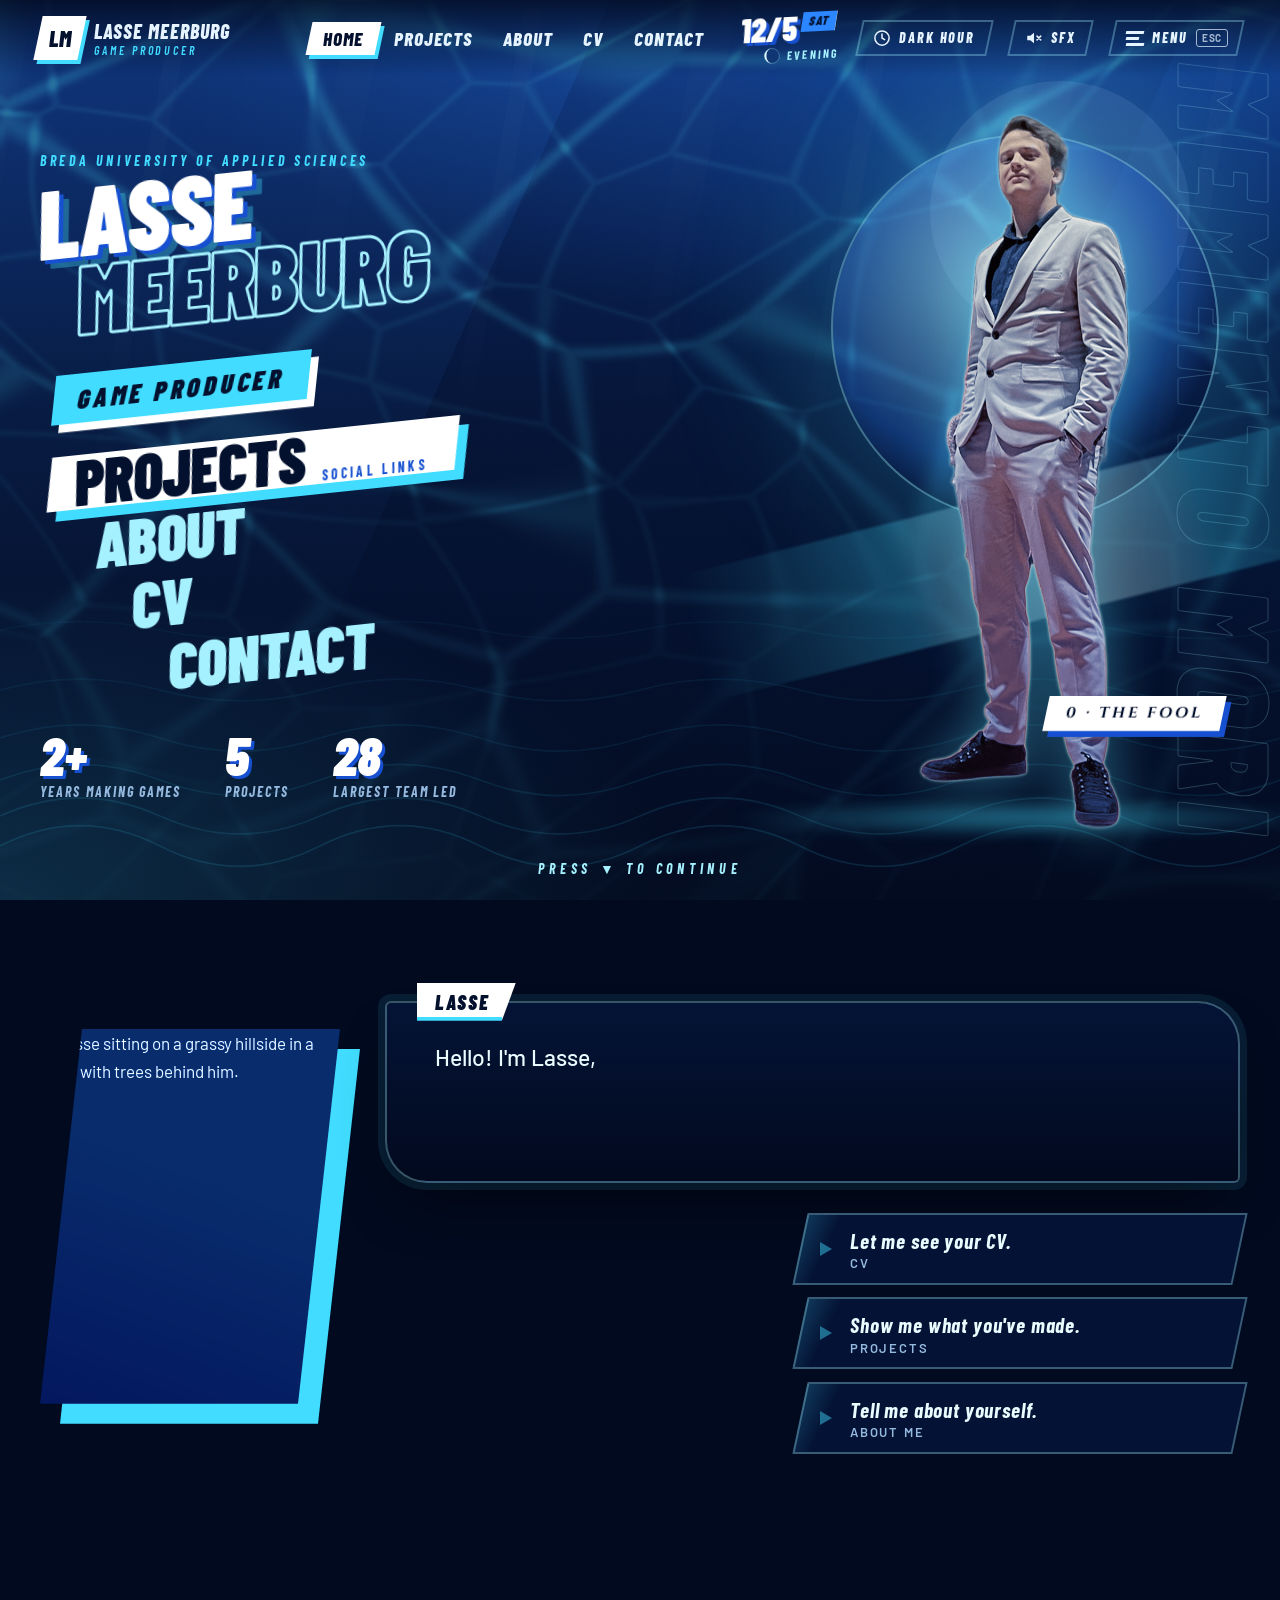
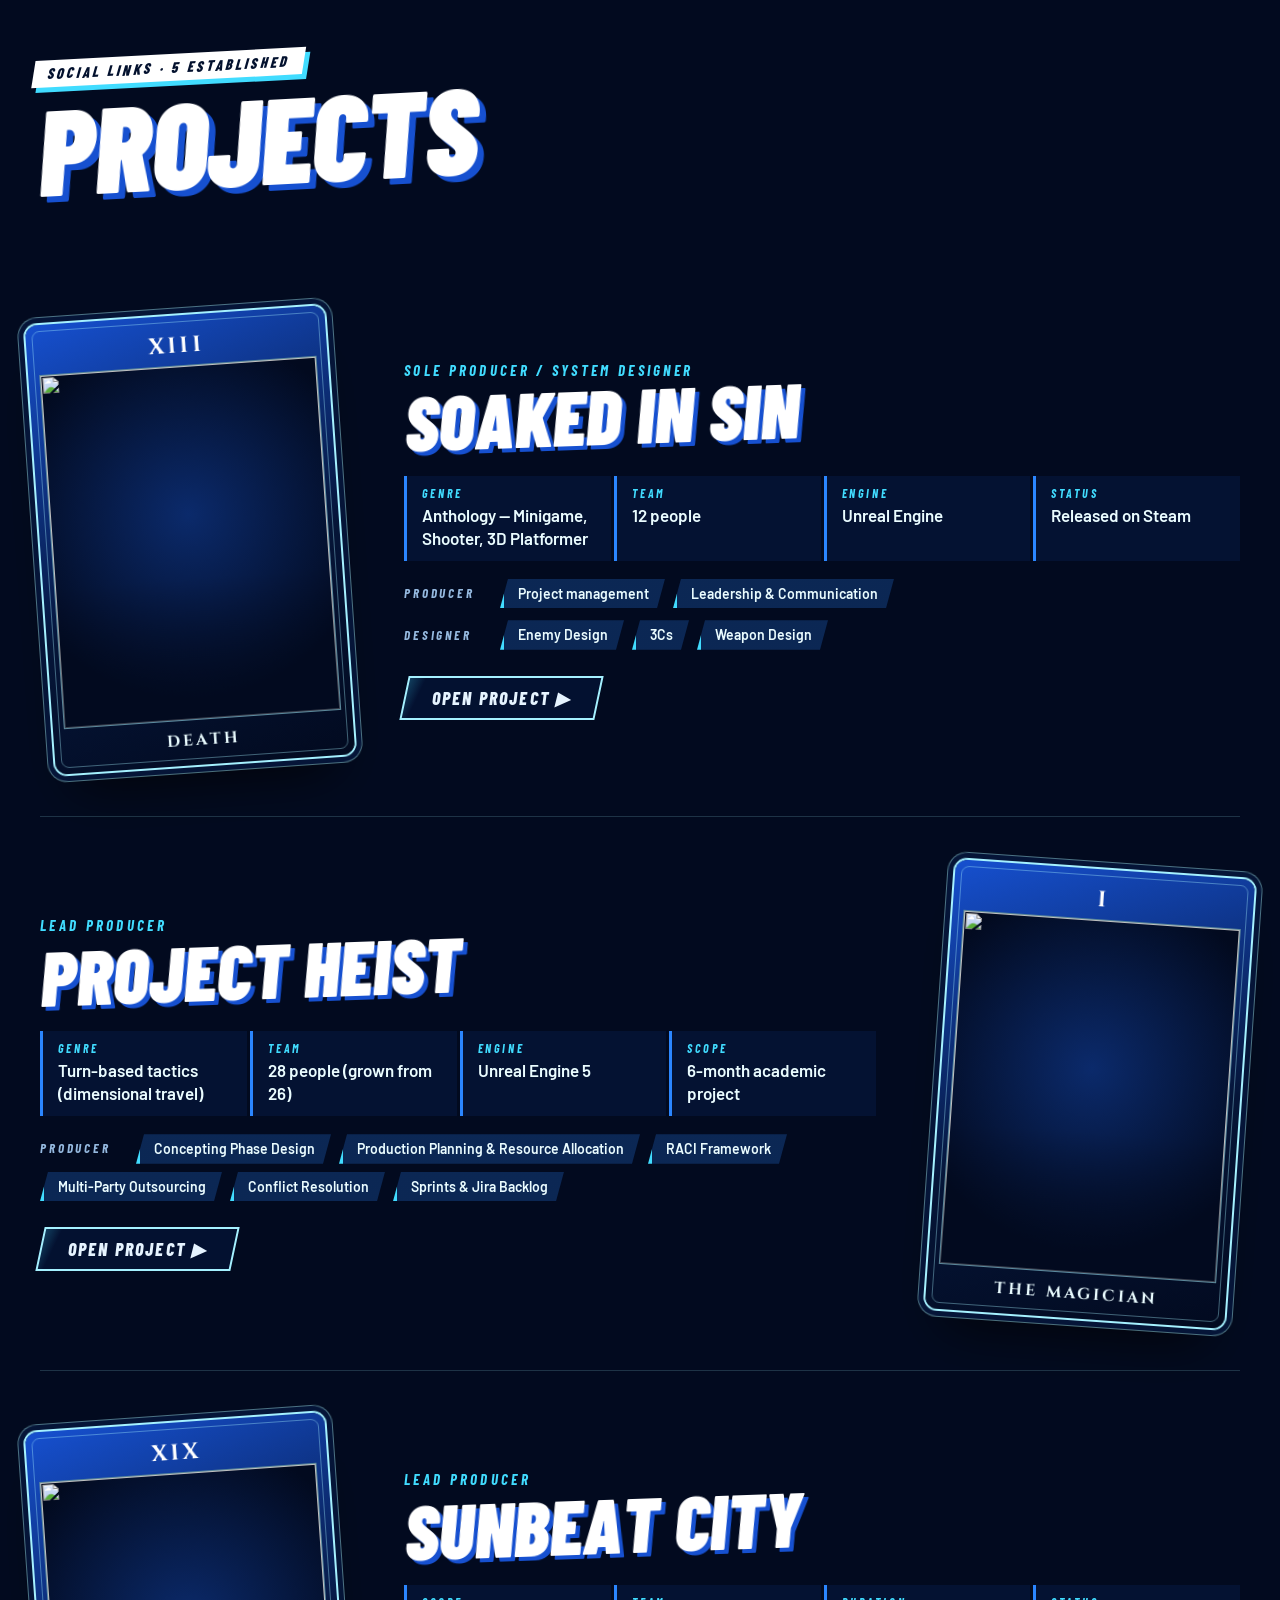
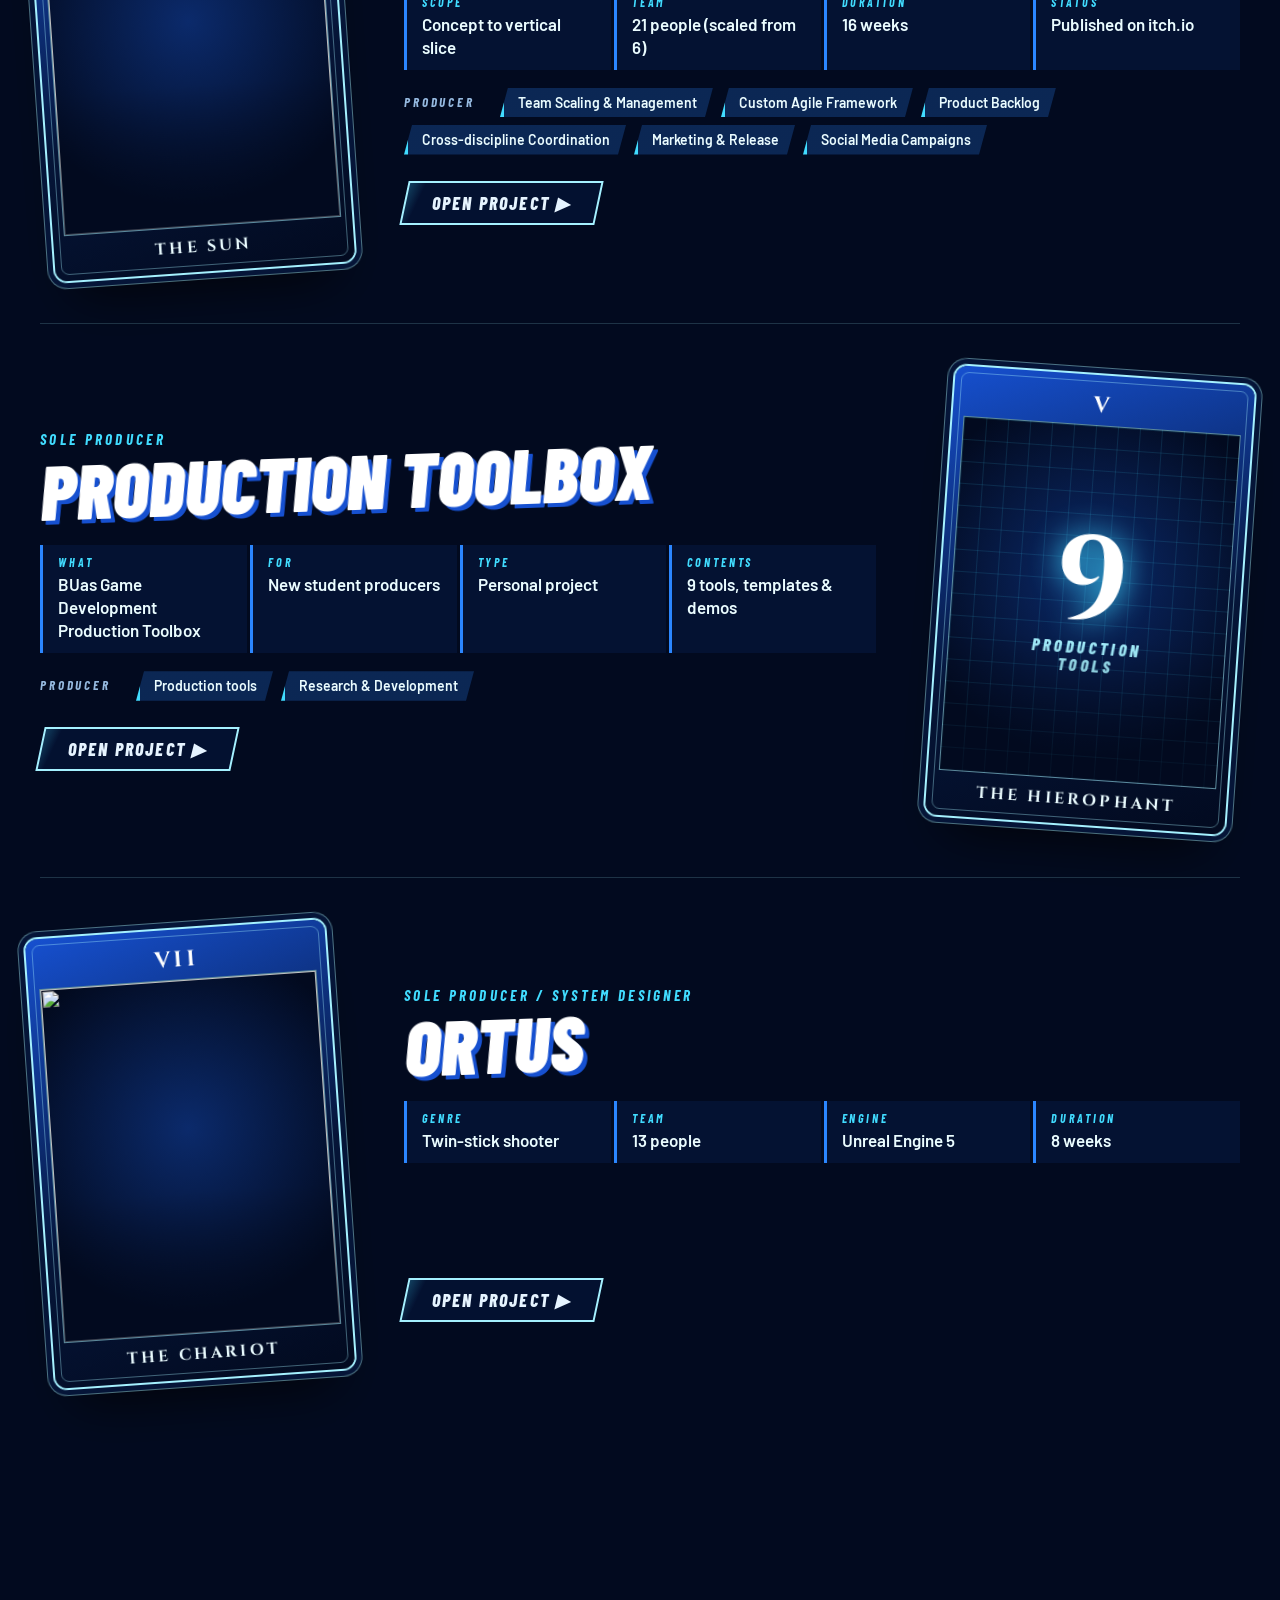
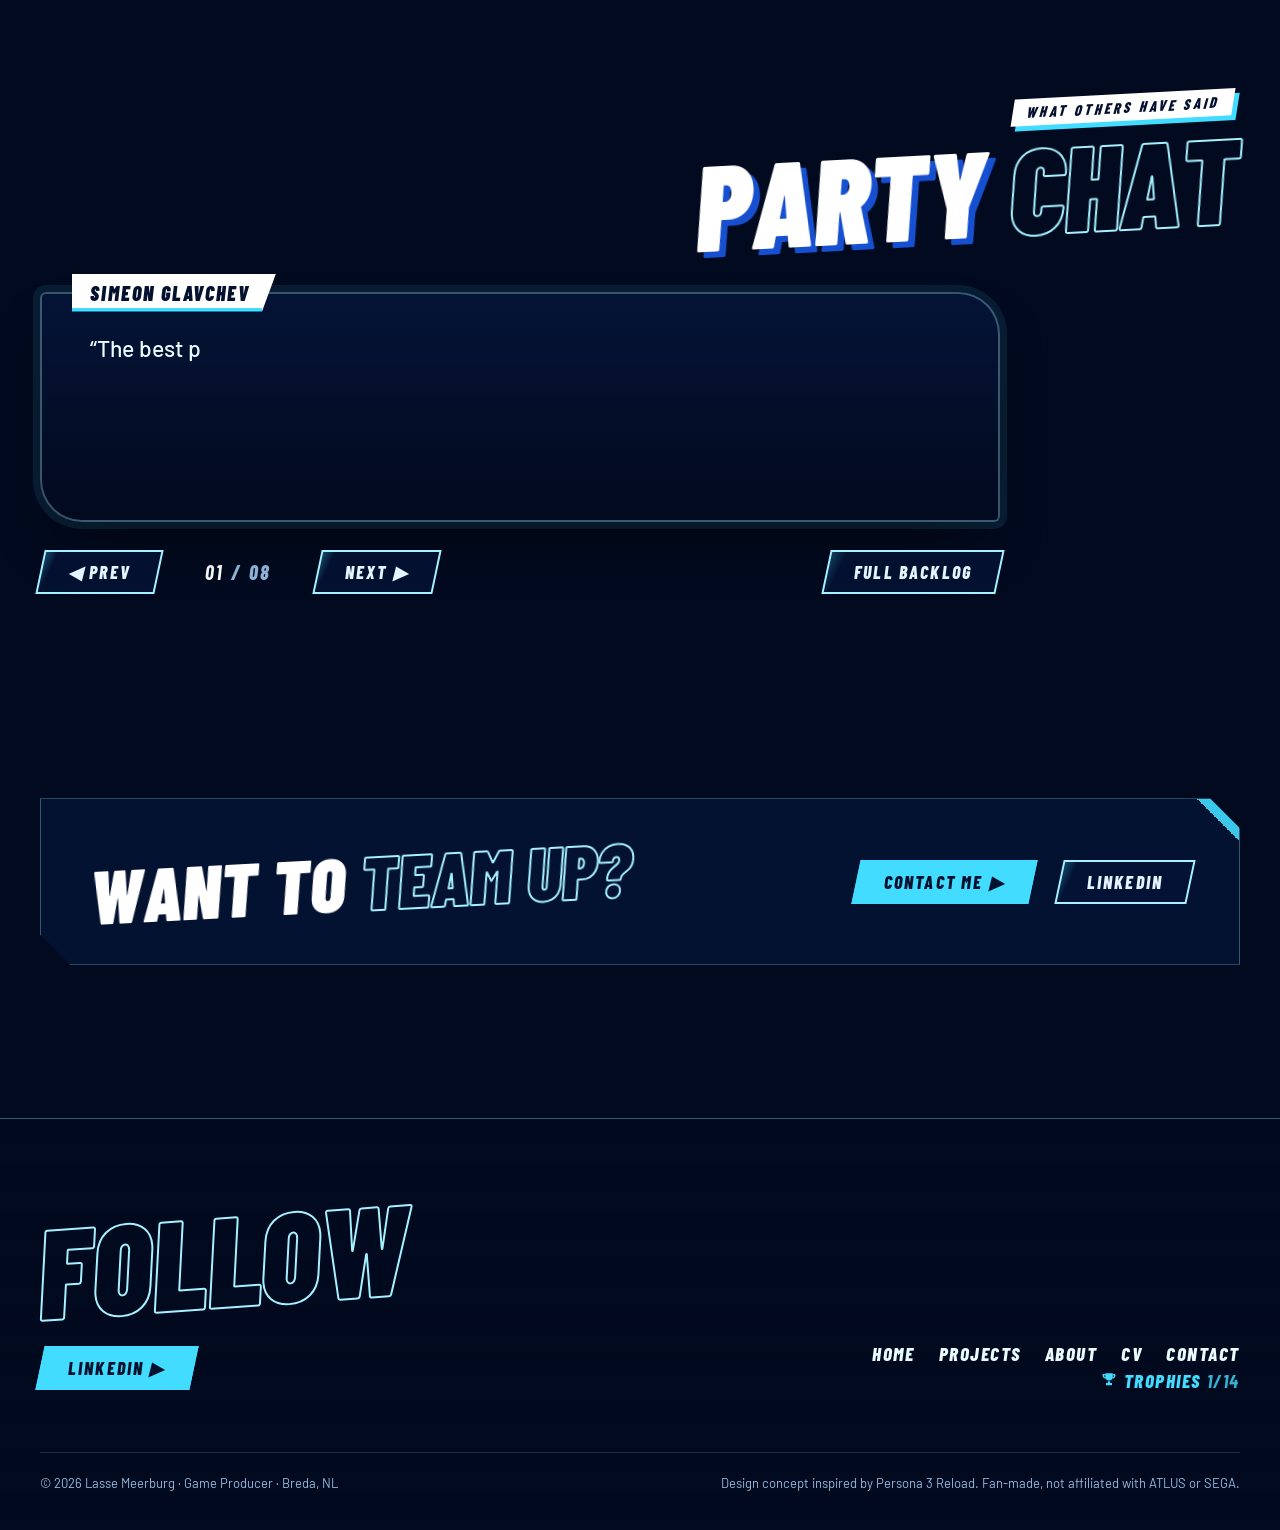
==== commit 20a981cb: "Remove loading tips; bring back the hillside photo as a speaking portrait The intro dialogue on the " ====
--- a/index.html
+++ b/index.html
@@ -72,17 +72,25 @@
 
   <!-- ===== Hello ===== -->
   <section class="section section--tight" id="hello" aria-label="Introduction">
-    <div class="wrap">
-      <div class="dialog" data-typewriter data-reveal>
-        <span class="dialog__name">Lasse</span>
-        <p class="dialog__text">Hello! I'm Lasse, a passionate Game Producer with over two years of experience making games as part of my studies. Currently, I am studying at Breda University of Applied Sciences.</p>
-        <span class="dialog__next" aria-hidden="true">▼</span>
-      </div>
-      <nav class="choices" aria-label="Where to next">
-        <a class="choice" href="cv.html">Let me see your CV.<small>CV</small></a>
-        <a class="choice" href="projects.html">Show me what you've made.<small>Projects</small></a>
-        <a class="choice" href="about.html">Tell me about yourself.<small>About me</small></a>
-      </nav>
+    <div class="wrap speaker">
+      <figure class="speaker__portrait" data-reveal>
+        <div class="speaker__frame" aria-hidden="true"></div>
+        <div class="speaker__img">
+          <img src="https://images.squarespace-cdn.com/content/v1/67a513989b3bf35e9ae5f112/a70b5be4-6b51-494e-b6a9-8e476831c168/IMG_20250909_161806.jpg?format=750w" alt="Lasse sitting on a grassy hillside in a park, with trees behind him." width="750" height="984" loading="lazy" decoding="async">
+        </div>
+      </figure>
+      <div class="speaker__talk">
+        <div class="dialog" data-typewriter data-reveal>
+          <span class="dialog__name">Lasse</span>
+          <p class="dialog__text">Hello! I'm Lasse, a passionate Game Producer with over two years of experience making games as part of my studies. Currently, I am studying at Breda University of Applied Sciences.</p>
+          <span class="dialog__next" aria-hidden="true">▼</span>
+        </div>
+        <nav class="choices" aria-label="Where to next">
+          <a class="choice" href="cv.html">Let me see your CV.<small>CV</small></a>
+          <a class="choice" href="projects.html">Show me what you've made.<small>Projects</small></a>
+          <a class="choice" href="about.html">Tell me about yourself.<small>About me</small></a>
+        </nav>
+      </div>
     </div>
   </section>
 
--- a/assets/css/style.css
+++ b/assets/css/style.css
@@ -1399,20 +1399,6 @@
 /* ---------- Wipe tip ------------------------------------------------------ */
 .wipe__label > span { display: inline-flex; align-items: center; gap: 10px; font: 700 italic 15px/1 var(--f-display); letter-spacing: .4em; text-transform: uppercase; color: var(--aqua); }
 .wipe__label > span::before { content: ""; width: 14px; height: 14px; border: 2px solid currentColor; border-top-color: transparent; border-radius: 50%; animation: spin .7s linear infinite; }
-.wipe__tip {
-  display: flex; align-items: baseline; gap: 12px; max-width: 640px; margin: 10px 0 0; padding: 12px 18px;
-  background: color-mix(in srgb, var(--abyss) 55%, transparent); border-left: 4px solid var(--cyan);
-  font: 500 16px/1.45 var(--f-body); letter-spacing: 0; text-transform: none; color: var(--foam); text-align: left;
-  transform: rotate(-2deg);
-}
-.wipe__tip i { flex: none; padding: 4px 9px; background: var(--cyan); color: var(--ink); font: 900 italic 14px/1 var(--f-display); letter-spacing: .2em; text-transform: uppercase; transform: skew(var(--skew)); }
-.wipe__tip span:empty { display: none; }
-.wipe.is-out:not(.is-intro) i:nth-child(3) { animation-delay: .35s; }
-.wipe.is-out:not(.is-intro) i:nth-child(2) { animation-delay: .4s; }
-.wipe.is-out:not(.is-intro) i:nth-child(1) { animation-delay: .45s; }
-.wipe.is-out:not(.is-intro) .wipe__label { animation: labelOut .3s .32s var(--ease) both; }
-@media (max-width: 620px) { .wipe__tip { font-size: 14px; } }
-
 /* ---------- "Let's team up!" finish screen ------------------------------ */
 .finisher { position: fixed; inset: 0; z-index: 240; display: grid; place-items: center; overflow: hidden; pointer-events: none; visibility: hidden; }
 .finisher.is-on { visibility: visible; }
@@ -1639,3 +1625,23 @@
 
 /* Trophy toasts sit next to the Trophies button while the menu is open */
 html.menu-open .toasts { top: auto; bottom: calc(4.5vh + 72px); }
+
+/* ---------- Home: speaker portrait beside the intro dialogue -------------- */
+.speaker { display: grid; grid-template-columns: clamp(200px, 24vw, 300px) minmax(0, 1fr); gap: clamp(22px, 3.5vw, 48px); align-items: center; }
+.speaker__portrait { --para: polygon(14% 0, 100% 0, 86% 100%, 0 100%); position: relative; margin: 0; aspect-ratio: 4 / 5; }
+.speaker__frame { position: absolute; inset: 0; translate: 14px 14px; background: var(--cyan); clip-path: var(--para); transition: translate .4s var(--ease-back); }
+.speaker__img { position: absolute; inset: 0; overflow: hidden; clip-path: var(--para); background: var(--deep); }
+.speaker__img img { width: 100%; height: 100%; object-fit: cover; object-position: 38% 28%; filter: saturate(.85) contrast(1.06); transform-origin: 50% 90%; transition: transform .6s var(--ease); }
+.speaker__img::before { content: ""; position: absolute; inset: 0; z-index: 1; background: var(--azure); mix-blend-mode: color; opacity: .3; transition: opacity .4s; }
+.speaker__img::after { content: ""; position: absolute; inset: 0; z-index: 1; background: linear-gradient(200deg, transparent 40%, color-mix(in srgb, var(--blue) 70%, transparent)); mix-blend-mode: multiply; }
+.speaker__portrait:hover .speaker__img img { transform: scale(1.05); }
+.speaker__portrait:hover .speaker__img::before { opacity: .12; }
+/* While Lasse is "talking", the portrait bobs like a speaking character */
+.speaker:has(.dialog.is-typing) .speaker__img img { animation: talk .42s ease-in-out infinite; }
+.speaker:has(.dialog.is-typing) .speaker__frame { translate: 20px 20px; }
+@keyframes talk { 50% { transform: translateY(-4px) scale(1.012); } }
+.speaker__talk .dialog { margin-top: 22px; }
+@media (max-width: 700px) {
+  .speaker { grid-template-columns: 1fr; }
+  .speaker__portrait { width: min(220px, 62vw); justify-self: center; }
+}
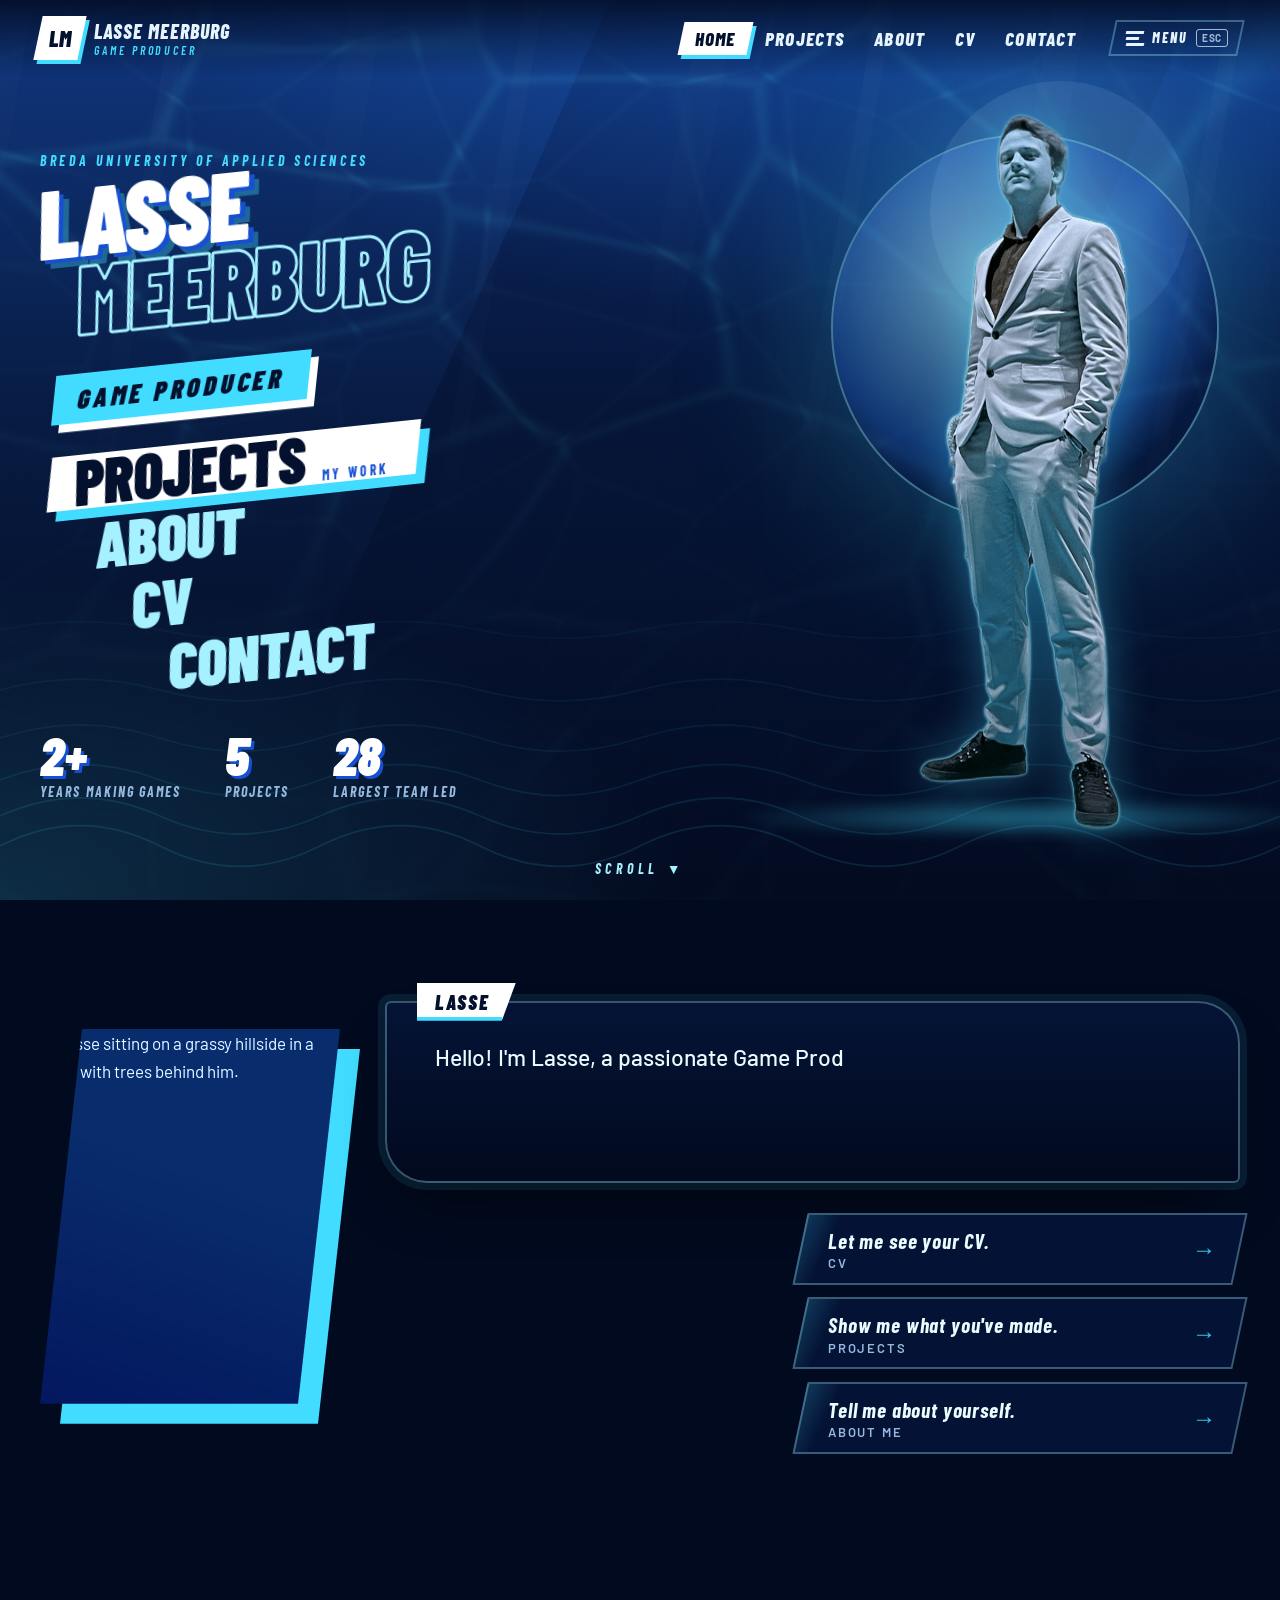
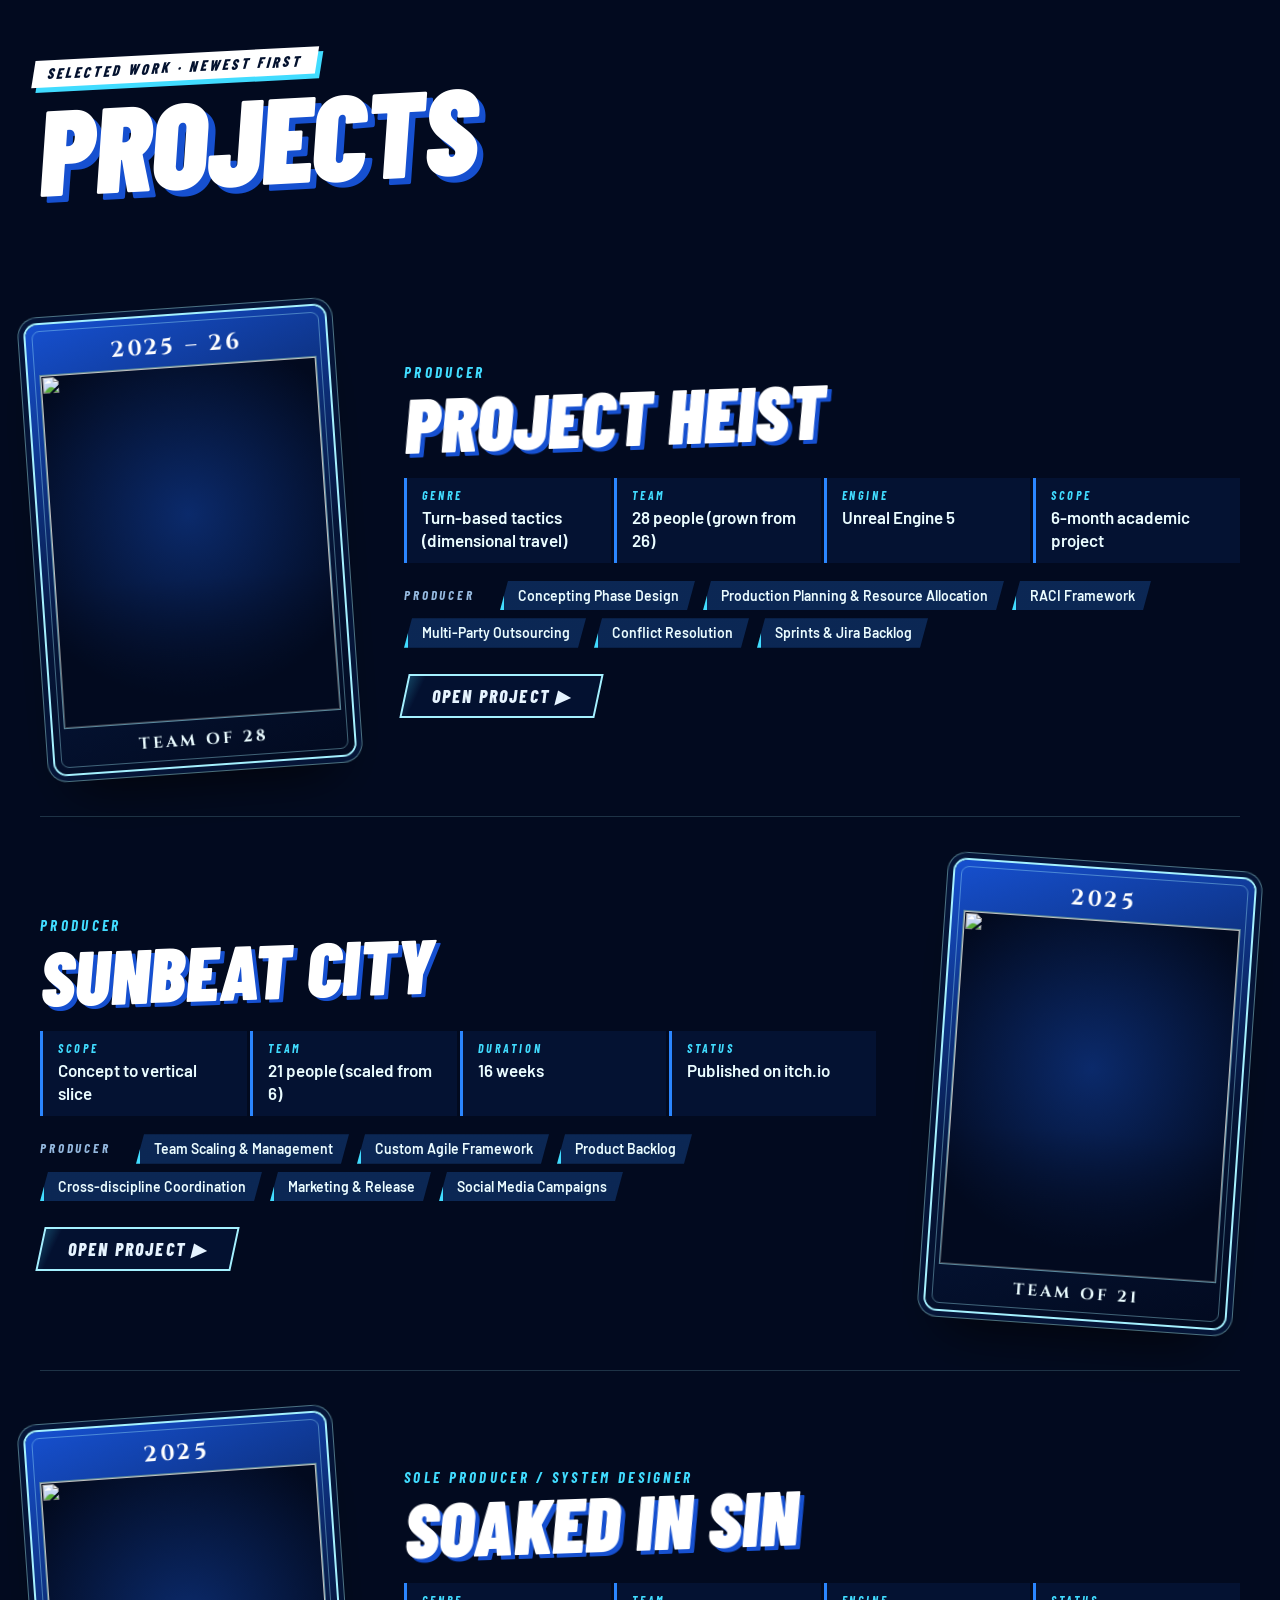
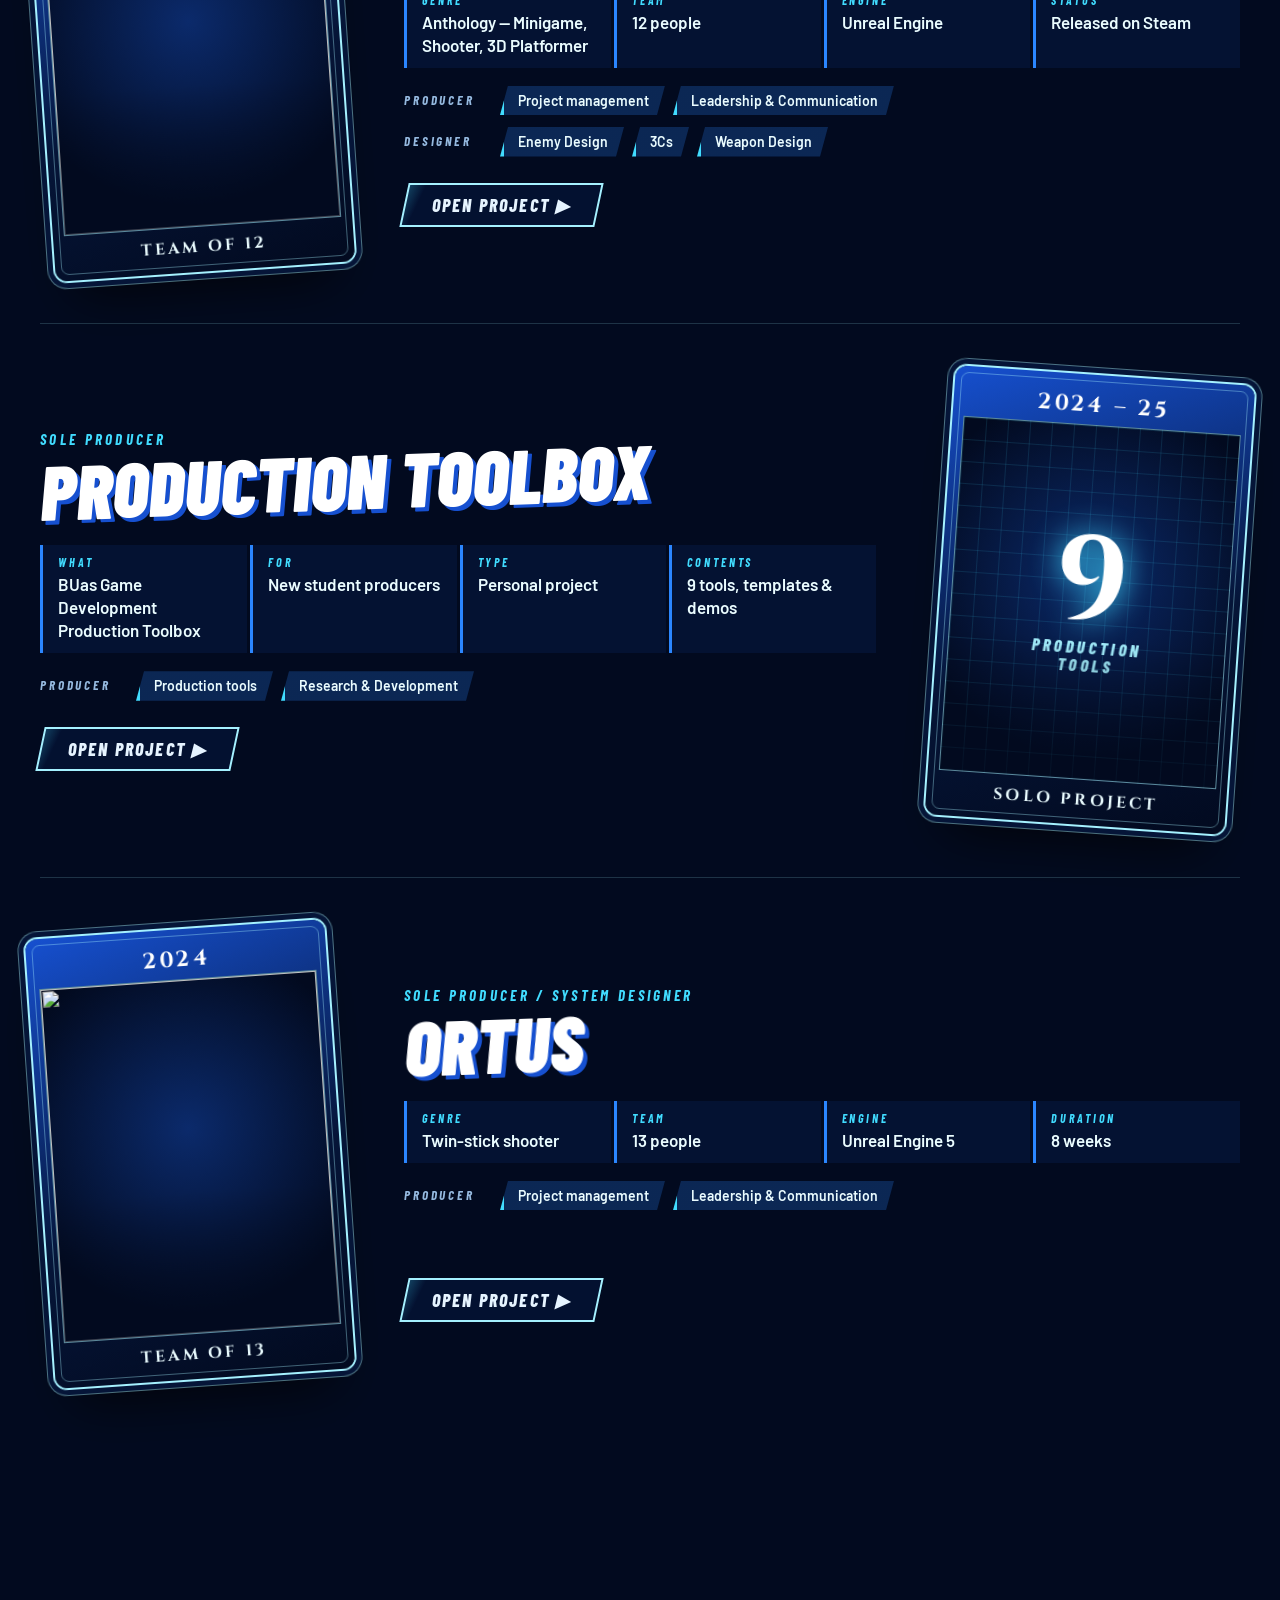
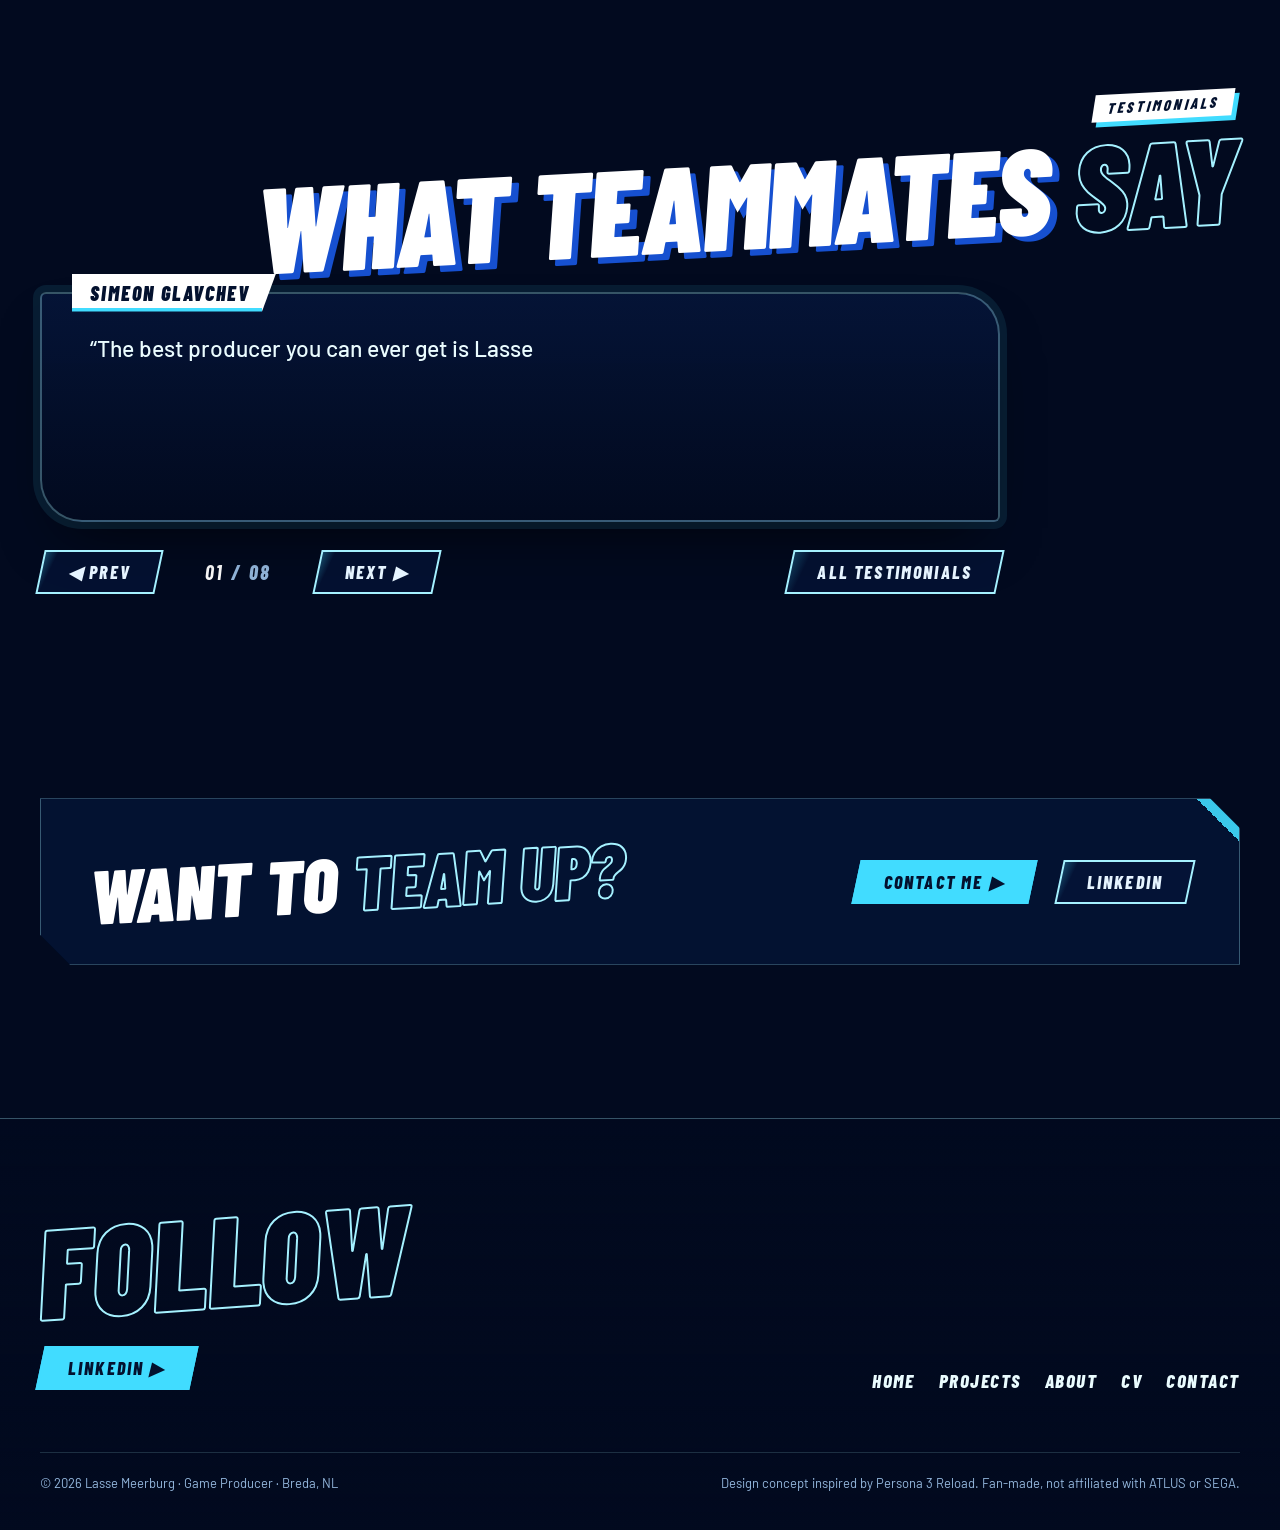
==== commit c29e0c4b: "Feedback round: calmer motion, plain labels, clearer navigation - Remove trophies, header date/moon/" ====
--- a/index.html
+++ b/index.html
@@ -32,17 +32,16 @@
 
   <!-- ===== Title screen ===== -->
   <section class="hero hero--menu" aria-labelledby="hero-title">
-    <div class="hero__memento" aria-hidden="true">Memento Mori</div>
     <div class="wrap hero__grid">
       <div class="hero__copy">
         <p class="kicker">Breda University of Applied Sciences</p>
         <h1 class="hero__title" id="hero-title"><span>Lasse</span><span>Meerburg</span></h1>
         <p class="hero__role">Game Producer</p>
         <nav class="hmenu" aria-label="Start">
-          <a class="hmenu__item" href="projects.html" style="--i:0"><span class="hmenu__label">Projects</span><span class="hmenu__tag">Social links</span></a>
-          <a class="hmenu__item" href="about.html" style="--i:1"><span class="hmenu__label">About</span><span class="hmenu__tag">Status</span></a>
-          <a class="hmenu__item" href="cv.html" style="--i:2"><span class="hmenu__label">CV</span><span class="hmenu__tag">Calendar</span></a>
-          <a class="hmenu__item" href="contact.html" style="--i:3" data-finisher><span class="hmenu__label">Contact</span><span class="hmenu__tag">Let's team up</span></a>
+          <a class="hmenu__item" href="projects.html" style="--i:0"><span class="hmenu__label">Projects</span><span class="hmenu__tag">My work</span></a>
+          <a class="hmenu__item" href="about.html" style="--i:1"><span class="hmenu__label">About</span><span class="hmenu__tag">Who I am</span></a>
+          <a class="hmenu__item" href="cv.html" style="--i:2"><span class="hmenu__label">CV</span><span class="hmenu__tag">Experience</span></a>
+          <a class="hmenu__item" href="contact.html" style="--i:3" data-finisher><span class="hmenu__label">Contact</span><span class="hmenu__tag">Get in touch</span></a>
         </nav>
         <ul class="hero__stats" aria-label="At a glance">
           <li><b>2+</b>Years making games</li>
@@ -52,10 +51,8 @@
       </div>
       <figure class="hero__figure">
         <div class="hero__halo" aria-hidden="true"></div>
-        <div class="hero__slash" aria-hidden="true"></div>
         <div class="hero__person">
           <img class="hero__cutout" src="assets/img/lasse-cutout.png" alt="Lasse Meerburg standing in a light grey suit with his hands in his pockets." width="403" height="1349" fetchpriority="high">
-          <div class="hero__tint" style="-webkit-mask-image:url('assets/img/lasse-cutout.png');mask-image:url('assets/img/lasse-cutout.png')" aria-hidden="true"></div>
         </div>
         <div class="hero__rim" aria-hidden="true"></div>
         <div class="hero__photo">
@@ -64,10 +61,9 @@
             <img src="https://images.squarespace-cdn.com/content/v1/67a513989b3bf35e9ae5f112/a70b5be4-6b51-494e-b6a9-8e476831c168/IMG_20250909_161806.jpg?format=1000w" alt="Lasse sitting on a grassy hillside in a park, with trees behind him." width="1000" height="1312" loading="lazy" decoding="async">
           </div>
         </div>
-        <figcaption class="hero__badge">0 · The Fool</figcaption>
       </figure>
     </div>
-    <a class="hero__prompt" href="#hello">Press ▼ to continue</a>
+    <a class="hero__prompt" href="#hello">Scroll ▼</a>
   </section>
 
   <!-- ===== Hello ===== -->
@@ -98,15 +94,55 @@
   <section class="section" id="projects" aria-labelledby="projects-title">
     <div class="wrap">
       <header class="title" data-reveal>
-        <span class="title__kicker">Social Links · 5 established</span>
+        <span class="title__kicker">Selected work · newest first</span>
         <h2 class="title__main" id="projects-title">Projects</h2>
       </header>
 
       <article class="proj" data-reveal>
+        <a class="arcana" href="projects/project-heist.html" data-tilt aria-label="Project Heist — open project page" style="--pos:50% 40%">
+          <span class="arcana__num">2025 – 26</span>
+          <span class="arcana__art"><img src="https://images.squarespace-cdn.com/content/v1/67a513989b3bf35e9ae5f112/0121efa8-6def-48db-aca3-4c8d348fcbda/Team1Concepting_W3_color.png?format=750w" alt="" loading="lazy" width="750" height="422" decoding="async"></span>
+          <span class="arcana__name">Team of 28</span>
+        </a>
+        <div class="proj__body">
+          <p class="proj__role">Producer</p>
+          <h3 class="proj__title"><a href="projects/project-heist.html">Project Heist</a></h3>
+          <dl class="facts">
+            <div><dt>Genre</dt><dd>Turn-based tactics (dimensional travel)</dd></div>
+            <div><dt>Team</dt><dd>28 people (grown from 26)</dd></div>
+            <div><dt>Engine</dt><dd>Unreal Engine 5</dd></div>
+            <div><dt>Scope</dt><dd>6-month academic project</dd></div>
+          </dl>
+          <div class="chips"><span class="chips__label">Producer</span><span class="chip">Concepting Phase Design</span><span class="chip">Production Planning &amp; Resource Allocation</span><span class="chip">RACI Framework</span><span class="chip">Multi-Party Outsourcing</span><span class="chip">Conflict Resolution</span><span class="chip">Sprints &amp; Jira Backlog</span></div>
+          <a class="btn" href="projects/project-heist.html">Open project ▶</a>
+        </div>
+      </article>
+
+      <article class="proj" data-reveal>
+        <a class="arcana" href="projects/sunbeat-city.html" data-tilt aria-label="Sunbeat City — open project page" style="--pos:22% 50%">
+          <span class="arcana__num">2025</span>
+          <span class="arcana__art"><img src="https://images.squarespace-cdn.com/content/v1/67a513989b3bf35e9ae5f112/8e9fdb85-05a5-49b3-a9f9-baf64c06954c/Sunbeat+City_Image+%286%29.jpg?format=750w" alt="" loading="lazy" width="750" height="432" decoding="async"></span>
+          <span class="arcana__name">Team of 21</span>
+        </a>
+        <div class="proj__body">
+          <p class="proj__role">Producer</p>
+          <h3 class="proj__title"><a href="projects/sunbeat-city.html">Sunbeat City</a></h3>
+          <dl class="facts">
+            <div><dt>Scope</dt><dd>Concept to vertical slice</dd></div>
+            <div><dt>Team</dt><dd>21 people (scaled from 6)</dd></div>
+            <div><dt>Duration</dt><dd>16 weeks</dd></div>
+            <div><dt>Status</dt><dd>Published on itch.io</dd></div>
+          </dl>
+          <div class="chips"><span class="chips__label">Producer</span><span class="chip">Team Scaling &amp; Management</span><span class="chip">Custom Agile Framework</span><span class="chip">Product Backlog</span><span class="chip">Cross-discipline Coordination</span><span class="chip">Marketing &amp; Release</span><span class="chip">Social Media Campaigns</span></div>
+          <a class="btn" href="projects/sunbeat-city.html">Open project ▶</a>
+        </div>
+      </article>
+
+      <article class="proj" data-reveal>
         <a class="arcana" href="projects/soaked-in-sin.html" data-tilt aria-label="Soaked in Sin — open project page" style="--fit:contain">
-          <span class="arcana__num">XIII</span>
+          <span class="arcana__num">2025</span>
           <span class="arcana__art"><img src="https://images.squarespace-cdn.com/content/v1/67a513989b3bf35e9ae5f112/6c86b7fc-7414-4c3a-ae66-5748085917e9/Soaked+In+Sin+Logo.png?format=750w" alt="" loading="lazy" width="750" height="768" decoding="async"></span>
-          <span class="arcana__name">Death</span>
+          <span class="arcana__name">Team of 12</span>
         </a>
         <div class="proj__body">
           <p class="proj__role">Sole Producer / System Designer</p>
@@ -124,50 +160,10 @@
       </article>
 
       <article class="proj" data-reveal>
-        <a class="arcana" href="projects/project-heist.html" data-tilt aria-label="Project Heist — open project page" style="--pos:50% 40%">
-          <span class="arcana__num">I</span>
-          <span class="arcana__art"><img src="https://images.squarespace-cdn.com/content/v1/67a513989b3bf35e9ae5f112/0121efa8-6def-48db-aca3-4c8d348fcbda/Team1Concepting_W3_color.png?format=750w" alt="" loading="lazy" width="750" height="422" decoding="async"></span>
-          <span class="arcana__name">The Magician</span>
-        </a>
-        <div class="proj__body">
-          <p class="proj__role">Lead Producer</p>
-          <h3 class="proj__title"><a href="projects/project-heist.html">Project Heist</a></h3>
-          <dl class="facts">
-            <div><dt>Genre</dt><dd>Turn-based tactics (dimensional travel)</dd></div>
-            <div><dt>Team</dt><dd>28 people (grown from 26)</dd></div>
-            <div><dt>Engine</dt><dd>Unreal Engine 5</dd></div>
-            <div><dt>Scope</dt><dd>6-month academic project</dd></div>
-          </dl>
-          <div class="chips"><span class="chips__label">Producer</span><span class="chip">Concepting Phase Design</span><span class="chip">Production Planning &amp; Resource Allocation</span><span class="chip">RACI Framework</span><span class="chip">Multi-Party Outsourcing</span><span class="chip">Conflict Resolution</span><span class="chip">Sprints &amp; Jira Backlog</span></div>
-          <a class="btn" href="projects/project-heist.html">Open project ▶</a>
-        </div>
-      </article>
-
-      <article class="proj" data-reveal>
-        <a class="arcana" href="projects/sunbeat-city.html" data-tilt aria-label="Sunbeat City — open project page" style="--pos:22% 50%">
-          <span class="arcana__num">XIX</span>
-          <span class="arcana__art"><img src="https://images.squarespace-cdn.com/content/v1/67a513989b3bf35e9ae5f112/8e9fdb85-05a5-49b3-a9f9-baf64c06954c/Sunbeat+City_Image+%286%29.jpg?format=750w" alt="" loading="lazy" width="750" height="432" decoding="async"></span>
-          <span class="arcana__name">The Sun</span>
-        </a>
-        <div class="proj__body">
-          <p class="proj__role">Lead Producer</p>
-          <h3 class="proj__title"><a href="projects/sunbeat-city.html">Sunbeat City</a></h3>
-          <dl class="facts">
-            <div><dt>Scope</dt><dd>Concept to vertical slice</dd></div>
-            <div><dt>Team</dt><dd>21 people (scaled from 6)</dd></div>
-            <div><dt>Duration</dt><dd>16 weeks</dd></div>
-            <div><dt>Status</dt><dd>Published on itch.io</dd></div>
-          </dl>
-          <div class="chips"><span class="chips__label">Producer</span><span class="chip">Team Scaling &amp; Management</span><span class="chip">Custom Agile Framework</span><span class="chip">Product Backlog</span><span class="chip">Cross-discipline Coordination</span><span class="chip">Marketing &amp; Release</span><span class="chip">Social Media Campaigns</span></div>
-          <a class="btn" href="projects/sunbeat-city.html">Open project ▶</a>
-        </div>
-      </article>
-
-      <article class="proj" data-reveal>
         <a class="arcana" href="projects/production-toolbox.html" data-tilt aria-label="Production Toolbox — open project page">
-          <span class="arcana__num">V</span>
+          <span class="arcana__num">2024 – 25</span>
           <span class="arcana__art arcana__art--type" aria-hidden="true"><span class="tt-big">9</span><span class="tt-small">Production<br>tools</span></span>
-          <span class="arcana__name">The Hierophant</span>
+          <span class="arcana__name">Solo project</span>
         </a>
         <div class="proj__body">
           <p class="proj__role">Sole Producer</p>
@@ -185,9 +181,9 @@
 
       <article class="proj" data-reveal>
         <a class="arcana" href="projects/ortus.html" data-tilt aria-label="ORTUS — open project page" style="--fit:contain">
-          <span class="arcana__num">VII</span>
+          <span class="arcana__num">2024</span>
           <span class="arcana__art arcana__art--fill" style="--art:url('https://images.squarespace-cdn.com/content/v1/67a513989b3bf35e9ae5f112/cac41859-4544-452c-8e7e-97a00ee255c0/ORTUS+LOGO+2.png?format=300w')"><img src="https://images.squarespace-cdn.com/content/v1/67a513989b3bf35e9ae5f112/cac41859-4544-452c-8e7e-97a00ee255c0/ORTUS+LOGO+2.png?format=750w" alt="" loading="lazy" width="750" height="585" decoding="async"></span>
-          <span class="arcana__name">The Chariot</span>
+          <span class="arcana__name">Team of 13</span>
         </a>
         <div class="proj__body">
           <p class="proj__role">Sole Producer / System Designer</p>
@@ -210,8 +206,8 @@
   <section class="section" id="voices" aria-labelledby="voices-title">
     <div class="wrap">
       <header class="title title--right" data-reveal>
-        <span class="title__kicker">What others have said</span>
-        <h2 class="title__main" id="voices-title">Party <em>chat</em></h2>
+        <span class="title__kicker">Testimonials</span>
+        <h2 class="title__main" id="voices-title">What teammates <em>say</em></h2>
       </header>
       <div class="talk" data-talk data-log="about.html#backlog" data-reveal>
         <ul class="quotes">
--- a/assets/css/style.css
+++ b/assets/css/style.css
@@ -1370,18 +1370,12 @@
   filter: drop-shadow(0 0 1.5px var(--aqua)) drop-shadow(0 0 26px color-mix(in srgb, var(--cyan) 45%, transparent)) saturate(.85);
   transform-origin: 50% 100%; animation: idle 5.5s ease-in-out infinite;
 }
-.hero__tint {
-  position: absolute; inset: 0; pointer-events: none; transform-origin: 50% 100%; animation: idle 5.5s ease-in-out infinite;
-  background: linear-gradient(180deg, color-mix(in srgb, var(--azure) 35%, transparent), color-mix(in srgb, var(--blue) 80%, transparent) 70%);
-  mix-blend-mode: color; opacity: .55;
-  -webkit-mask-position: bottom; mask-position: bottom; -webkit-mask-size: contain; mask-size: contain; -webkit-mask-repeat: no-repeat; mask-repeat: no-repeat;
-}
 @keyframes idle { 50% { scale: 1.012 1.006; } }
 .hero__rim { position: absolute; left: 50%; bottom: -6px; width: 140%; height: 40px; translate: -50% 0; border-radius: 50%; background: radial-gradient(ellipse, color-mix(in srgb, var(--cyan) 45%, transparent), transparent 70%); filter: blur(6px); }
 .hero__figure .hero__badge { left: auto; right: 4%; bottom: 14%; z-index: 2; }
 .hero--menu .hero__photo { display: none; }
 .hero--menu.no-cutout .hero__photo { display: block; }
-.hero--menu.no-cutout .hero__person, .hero--menu.no-cutout .hero__halo, .hero--menu.no-cutout .hero__slash, .hero--menu.no-cutout .hero__rim { display: none; }
+.hero--menu.no-cutout .hero__person, .hero--menu.no-cutout .hero__halo, .hero--menu.no-cutout .hero__rim { display: none; }
 .hero--menu.no-cutout .hero__figure { min-height: 0; }
 @media (prefers-reduced-motion: no-preference) {
   .hero__person { animation: personIn 1.1s .15s var(--ease) both; }
@@ -1425,54 +1419,6 @@
 @keyframes finSlash { from { transform: rotate(-14deg) translateX(-130%); } to { transform: rotate(-14deg) translateX(0); } }
 @keyframes finText { 0% { opacity: 0; scale: 2.8; } 55% { opacity: 1; scale: .92; } 78% { scale: 1.04; } 100% { opacity: 1; scale: 1; } }
 
-/* ---------- Trophies ------------------------------------------------------ */
-.toasts { position: fixed; right: 18px; top: calc(var(--header-h) + 14px); z-index: 230; display: grid; gap: 10px; pointer-events: none; }
-.toast {
-  display: grid; grid-template-columns: 48px 1fr; column-gap: 14px; align-items: center;
-  width: min(360px, calc(100vw - 36px)); padding: 12px 18px 12px 12px;
-  background: var(--panel-strong); border: 2px solid var(--cyan);
-  box-shadow: 8px 8px 0 color-mix(in srgb, var(--cyan) 40%, transparent), 0 20px 40px -12px rgba(0, 0, 0, .7);
-  clip-path: polygon(0 0, 100% 0, 100% calc(100% - 16px), calc(100% - 16px) 100%, 0 100%);
-  animation: toastIn .55s var(--ease-back) both;
-}
-.toast.is-leaving { animation: toastOut .35s var(--ease) both; }
-.toast__icon { grid-row: 1 / 4; width: 48px; height: 48px; display: grid; place-items: center; background: var(--cyan); color: var(--ink); transform: skew(var(--skew)); }
-.toast__icon svg { width: 28px; height: 28px; transform: skew(12deg); }
-.toast__kicker { font: 800 italic 12px/1.2 var(--f-display); letter-spacing: .24em; text-transform: uppercase; color: var(--cyan); }
-.toast__name { font: 900 italic 22px/1.05 var(--f-display); text-transform: uppercase; color: var(--white); }
-.toast__desc { font-size: 14px; line-height: 1.35; color: var(--muted); }
-@keyframes toastIn { from { opacity: 0; translate: 120% 0; } }
-@keyframes toastOut { to { opacity: 0; translate: 120% 0; } }
-
-.trophies { position: fixed; inset: 0; z-index: 170; display: grid; place-items: center; padding: 24px; background: color-mix(in srgb, var(--abyss) 92%, transparent); animation: lbBg .3s ease both; }
-.trophies[hidden] { display: none; }
-.trophies__panel { position: relative; width: min(780px, 100%); max-height: calc(100vh - 48px); overflow: auto; padding: clamp(22px, 4vw, 40px); background: var(--panel-strong); border: 2px solid var(--line); box-shadow: 12px 12px 0 color-mix(in srgb, var(--cyan) 30%, transparent); animation: trophiesIn .5s var(--ease-back) both; }
-@keyframes trophiesIn { from { opacity: 0; scale: .9; translate: 0 30px; } }
-.trophies__head { display: flex; flex-wrap: wrap; align-items: center; gap: 12px 20px; margin-bottom: 18px; }
-.trophies__title { margin: 0; font: 900 italic clamp(40px, 6vw, 64px)/.9 var(--f-display); text-transform: uppercase; color: var(--white); text-shadow: .05em .05em 0 var(--blue); transform: rotate(-3deg); }
-.trophies__count { font: 900 italic 24px/1 var(--f-display); color: var(--cyan); }
-.trophies__close { margin-left: auto; }
-.trophies__bar { height: 10px; margin-bottom: 22px; background: color-mix(in srgb, var(--abyss) 80%, transparent); border: 1px solid var(--line); transform: skew(var(--skew)); overflow: hidden; }
-.trophies__bar i { display: block; height: 100%; width: var(--v, 0%); background: linear-gradient(90deg, var(--blue), var(--cyan), var(--white)); transition: width .8s var(--ease-back); }
-.trophy-list { list-style: none; margin: 0; padding: 0; display: grid; grid-template-columns: repeat(auto-fill, minmax(220px, 1fr)); gap: 8px; }
-.trophy { display: grid; grid-template-columns: 38px 1fr; column-gap: 12px; align-items: center; padding: 12px 14px; background: color-mix(in srgb, var(--night) 85%, transparent); border-left: 3px solid var(--line); }
-.trophy.is-unlocked { border-left-color: var(--cyan); }
-.trophy__icon { grid-row: 1 / 3; width: 38px; height: 38px; display: grid; place-items: center; color: color-mix(in srgb, var(--muted) 55%, transparent); }
-.trophy__icon svg { width: 30px; height: 30px; }
-.trophy.is-unlocked .trophy__icon { color: var(--cyan); filter: drop-shadow(0 0 8px var(--cyan)); }
-.trophy__name { font: 800 italic 17px/1.1 var(--f-display); letter-spacing: .04em; text-transform: uppercase; color: var(--white); }
-.trophy:not(.is-unlocked) .trophy__name { color: var(--muted); letter-spacing: .3em; }
-.trophy__desc { font-size: 13px; line-height: 1.35; color: var(--muted); }
-.menu__trophies { position: absolute; right: 7vw; bottom: 4.5vh; }
-.menu__trophies svg, .ftr__trophies svg { width: 18px; height: 18px; }
-.menu__trophies b, .ftr__trophies b { color: inherit; opacity: .8; }
-.ftr__trophies {
-  display: inline-flex; align-items: center; gap: 6px; padding: 0; border: 0; background: none; cursor: pointer;
-  font: 800 italic 19px/1 var(--f-display); letter-spacing: .08em; text-transform: uppercase; color: var(--cyan);
-}
-.ftr__trophies:hover { color: var(--white); }
-@media (max-width: 620px) { .menu__trophies { right: 6vw; bottom: 9vh; } }
-
 /* ---------- Controller ---------------------------------------------------- */
 .pad-bar {
   position: fixed; left: 50%; bottom: 16px; z-index: 220; translate: -50% 0;
@@ -1623,8 +1569,6 @@
 .cal__dow[data-day="0"], .cal__dow[data-day="6"], .daycal__dow[data-day="0"], .daycal__dow[data-day="6"] { color: var(--ink); }
 :root[data-theme="dark-hour"] .cal__dow[data-day="0"], :root[data-theme="dark-hour"] .daycal__dow[data-day="0"] { color: #fff; }
 
-/* Trophy toasts sit next to the Trophies button while the menu is open */
-html.menu-open .toasts { top: auto; bottom: calc(4.5vh + 72px); }
 
 /* ---------- Home: speaker portrait beside the intro dialogue -------------- */
 .speaker { display: grid; grid-template-columns: clamp(200px, 24vw, 300px) minmax(0, 1fr); gap: clamp(22px, 3.5vw, 48px); align-items: center; }
@@ -1645,3 +1589,104 @@
   .speaker { grid-template-columns: 1fr; }
   .speaker__portrait { width: min(220px, 62vw); justify-self: center; }
 }
+
+/* ==========================================================================
+   v4 — feedback round: calmer, plainer, easier to scan
+   ========================================================================== */
+
+/* Header: navigation only; the menu button sits at the far right */
+.menu-btn { margin-left: 0; }
+@media (max-width: 1240px) { .menu-btn { margin-left: auto; } }
+
+/* Menu: Extras (Dark Hour theme, sound effects) */
+.menu__extras { position: absolute; right: 7vw; bottom: 4.5vh; display: grid; gap: 8px; justify-items: end; }
+.menu__extras-title { margin: 0 0 2px; font: 700 italic 13px/1 var(--f-display); letter-spacing: .26em; text-transform: uppercase; color: var(--muted); }
+.menu__extras .dh-btn, .menu__extras .sfx-btn { gap: 10px; padding: 10px 16px; font-size: 15px; }
+.menu__extras .dh-btn span, .menu__extras .sfx-btn span { display: inline; }
+.menu__state { min-width: 2.6em; padding: 3px 6px; border: 1px solid currentColor; font: 900 italic 12px/1 var(--f-display); letter-spacing: .14em; text-align: center; }
+@media (max-width: 620px) {
+  .menu__extras { right: 6vw; bottom: 6vh; }
+  .menu__hint { display: none; }
+}
+
+/* Calmer: nothing drifts or loops on its own */
+.bg__rays { animation: none; }
+.bg__waves { animation-duration: 90s; }
+.bg__caustics { opacity: .14; }
+:root[data-theme="dark-hour"] .bg__caustics { opacity: .1; }
+.has-caustics .bg__rays { opacity: .6; }
+.arcana.is-dealt { animation: deal .95s var(--ease) both; }
+.hero__halo, .hero__cutout { animation: none; }
+.hero__role::after, .phero__role::after, .status__class::after { content: none; }
+.hero__prompt { animation: breathe 2.6s ease-in-out infinite; }
+.rankup::before { content: none; }
+
+/* Headings reveal as whole words */
+@media (prefers-reduced-motion: no-preference) {
+  .hero__title > span { animation: slam .8s var(--ease) both; }
+  .hero__title > span:last-child { animation-delay: .1s; }
+  .phero__title { animation: slam .8s var(--ease) both; }
+  .is-arriving .hero__title > span, .is-arriving .phero__title { animation-play-state: paused; }
+}
+.js .title .title__main { transition: opacity .7s var(--ease), translate .7s var(--ease); }
+.js .title:not(.is-in) .title__main { opacity: 0; translate: -30px 0; }
+
+/* Cut-out: blue (or green) grade done with filters, so no mask is needed */
+.hero__cutout {
+  --tone: grayscale(.45) sepia(.35) hue-rotate(175deg) saturate(1.25) brightness(.97);
+  filter: var(--tone) drop-shadow(0 0 1.5px var(--aqua)) drop-shadow(0 0 22px color-mix(in srgb, var(--cyan) 35%, transparent));
+}
+:root[data-theme="dark-hour"] .hero__cutout { --tone: grayscale(.45) sepia(.35) hue-rotate(50deg) saturate(1.15) brightness(.97); }
+
+/* Static quotes (not clickable) */
+.quote { position: relative; margin: 28px 0 0; padding: 26px 28px 22px 66px; background: color-mix(in srgb, var(--night) 85%, transparent); border-left: 4px solid var(--cyan); }
+.quote::before { content: "“"; position: absolute; left: 18px; top: 8px; font: 900 italic 76px/1 var(--f-display); color: var(--cyan); opacity: .85; }
+.quote p { margin: 0; font: 500 clamp(18px, 2vw, 22px)/1.55 var(--f-body); color: var(--foam); }
+.quote cite { display: block; margin-top: 14px; font: 700 italic 13px/1 var(--f-display); letter-spacing: .24em; text-transform: uppercase; color: var(--cyan); }
+
+/* Dialogue answers read as links, not dropdowns */
+.choice { padding: 15px 60px 15px 28px; }
+.choice::after {
+  content: "→"; left: auto; right: 24px; border: 0;
+  font: 900 italic 24px/1 var(--f-display); color: var(--cyan); opacity: .85;
+  transition: translate .25s var(--ease-back), color .15s, opacity .15s;
+}
+.choice:hover::after, .choice:focus-visible::after { translate: 6px -50%; color: var(--blue); border: 0; opacity: 1; }
+@media (max-width: 620px) { .choice { padding-left: 24px; } }
+
+/* About: plain team-size tiles instead of bars */
+.teams { list-style: none; margin: 0; padding: 0; display: grid; grid-template-columns: repeat(auto-fit, minmax(130px, 1fr)); gap: 3px; }
+.teams li { padding: 14px 16px; background: color-mix(in srgb, var(--night) 82%, transparent); border-top: 3px solid var(--azure); }
+.teams b { display: block; font: 900 italic 42px/1 var(--f-display); color: var(--white); text-shadow: 3px 3px 0 var(--blue); }
+.teams span { display: block; margin-top: 8px; font: 700 italic 14px/1.2 var(--f-display); letter-spacing: .12em; text-transform: uppercase; color: var(--foam); }
+.teams small { display: block; margin-top: 4px; font-size: 12.5px; color: var(--muted); }
+
+/* Projects list: years in the number column */
+.slink__num { font-size: 17px; letter-spacing: .06em; }
+
+/* CV: month + year calendar, a connector to the entry it shows, and that entry highlighted */
+.cv-layout { position: relative; }
+.daycal__md { font-size: 66px; }
+.daycal__link { position: absolute; inset: 0; width: 100%; height: 100%; overflow: visible; pointer-events: none; color: var(--cyan); }
+.daycal__path { fill: none; stroke: currentColor; stroke-width: 2; stroke-dasharray: 6 5; }
+.tl__date { transition: box-shadow .3s, scale .35s var(--ease-back); }
+.tl__body { transition: border-color .3s, box-shadow .3s; }
+.tl.is-current .tl__date { scale: 1.05; box-shadow: 6px 6px 0 var(--cyan), 0 0 26px color-mix(in srgb, var(--cyan) 45%, transparent); }
+.tl.is-current .tl__body { border-color: var(--cyan); box-shadow: 0 0 0 1px var(--cyan); }
+@media (max-width: 1000px) { .daycal__link { display: none; } }
+
+/* Chapter list: hovering it shows every section name at once */
+.chapters:hover .chapters__label, .chapters:focus-within .chapters__label { max-width: 280px; opacity: 1; }
+
+/* Interface labels aren't text to copy; keep body copy selectable */
+.hdr, .menu, .btn, .choice, .chip, .chips__label, .kicker, .title__kicker, .label, .tl__date, .daycal,
+.arcana, .slink__list, .compendium, .ctag, .chapters, .hmenu, .hero__stats, .teams, .dialog__name,
+.quest__stamp, .pad-bar, .wipe, .to-top, .pnav, .ftr__nav, .badge, .skill__src, .talk__ctrl,
+.phone__top, .proj__role, .phero__role, .hero__role, .status__class, .menu-btn, .facts dt, .params dt,
+.meta dt, .quest__rows dt, .h3__num, .lb__close, .lb__nav, .hero__prompt {
+  -webkit-user-select: none; user-select: none;
+}
+
+/* Menu close button lives top-right (where the Menu button is), clear of Extras */
+.menu .menu__close { position: absolute; top: 18px; right: clamp(16px, 3vw, 40px); }
+.quote::before { font: 700 82px/1 Georgia, "Times New Roman", serif; top: 10px; }
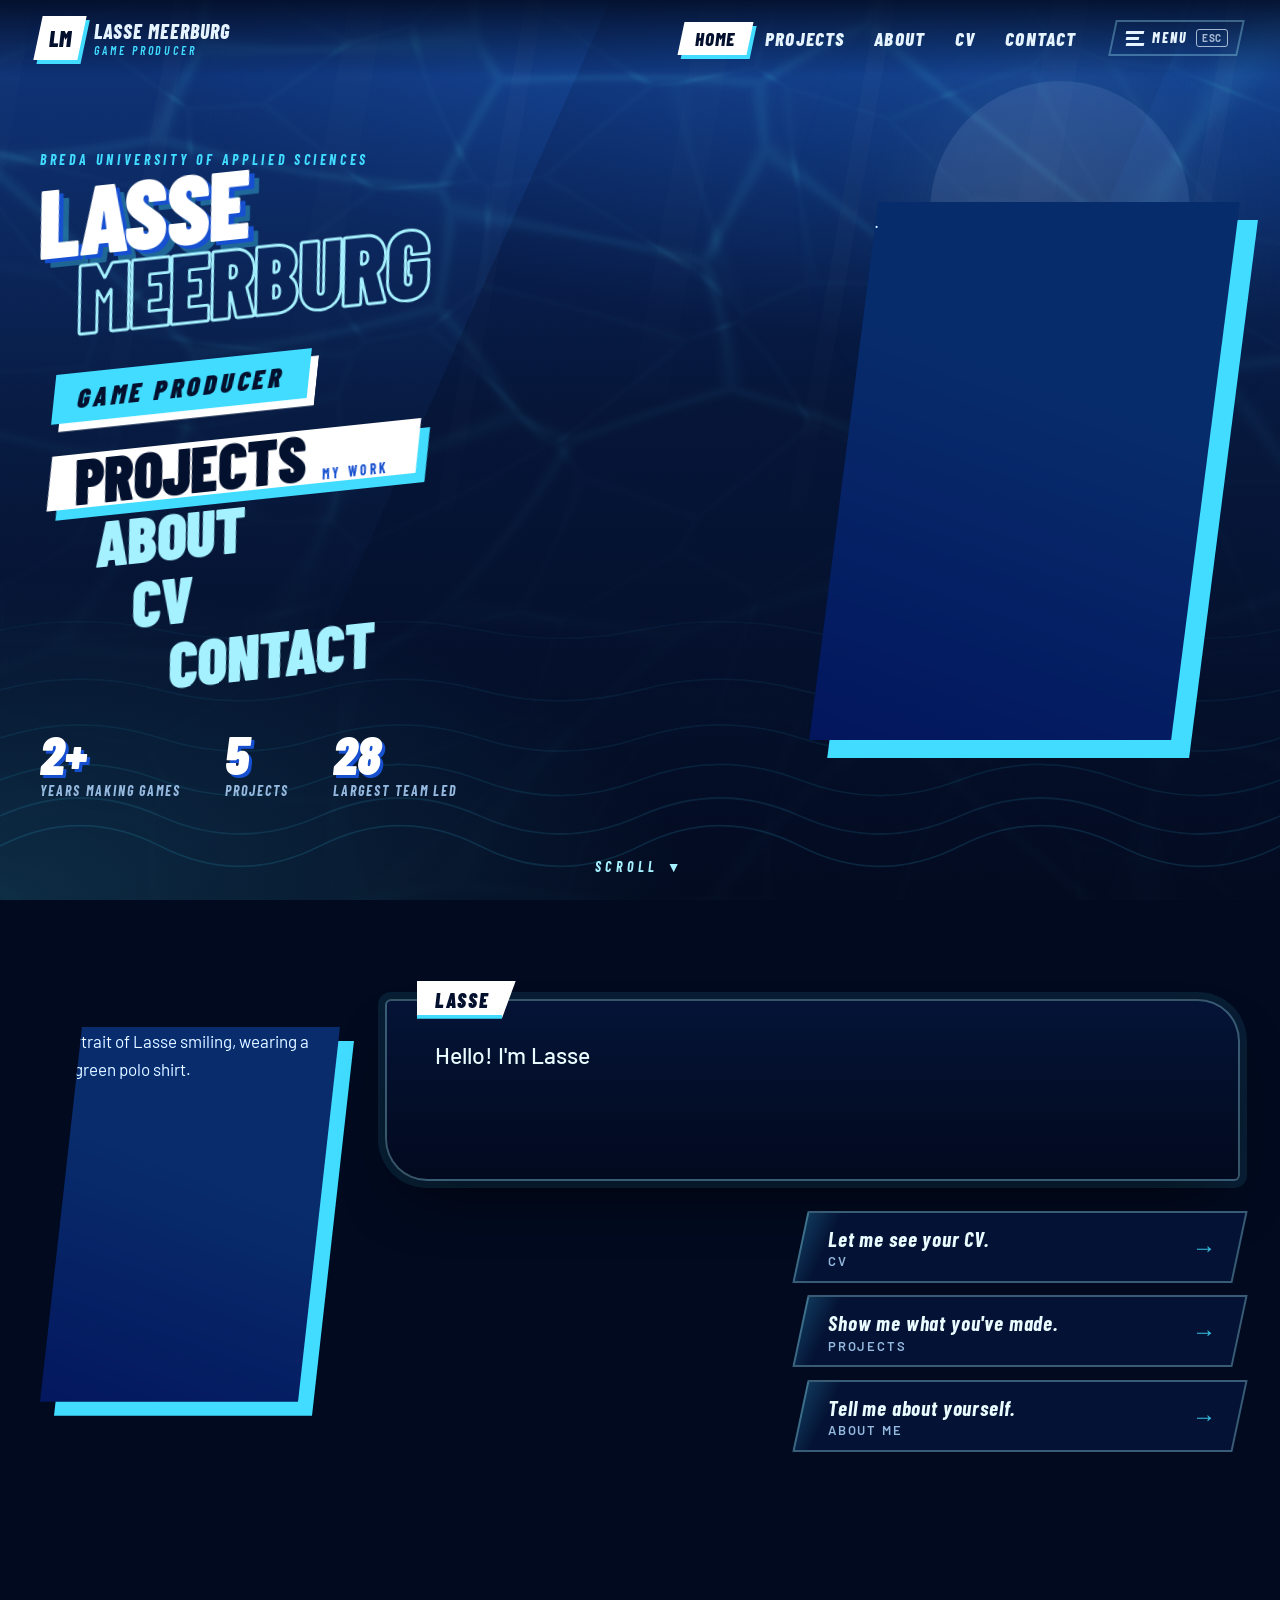
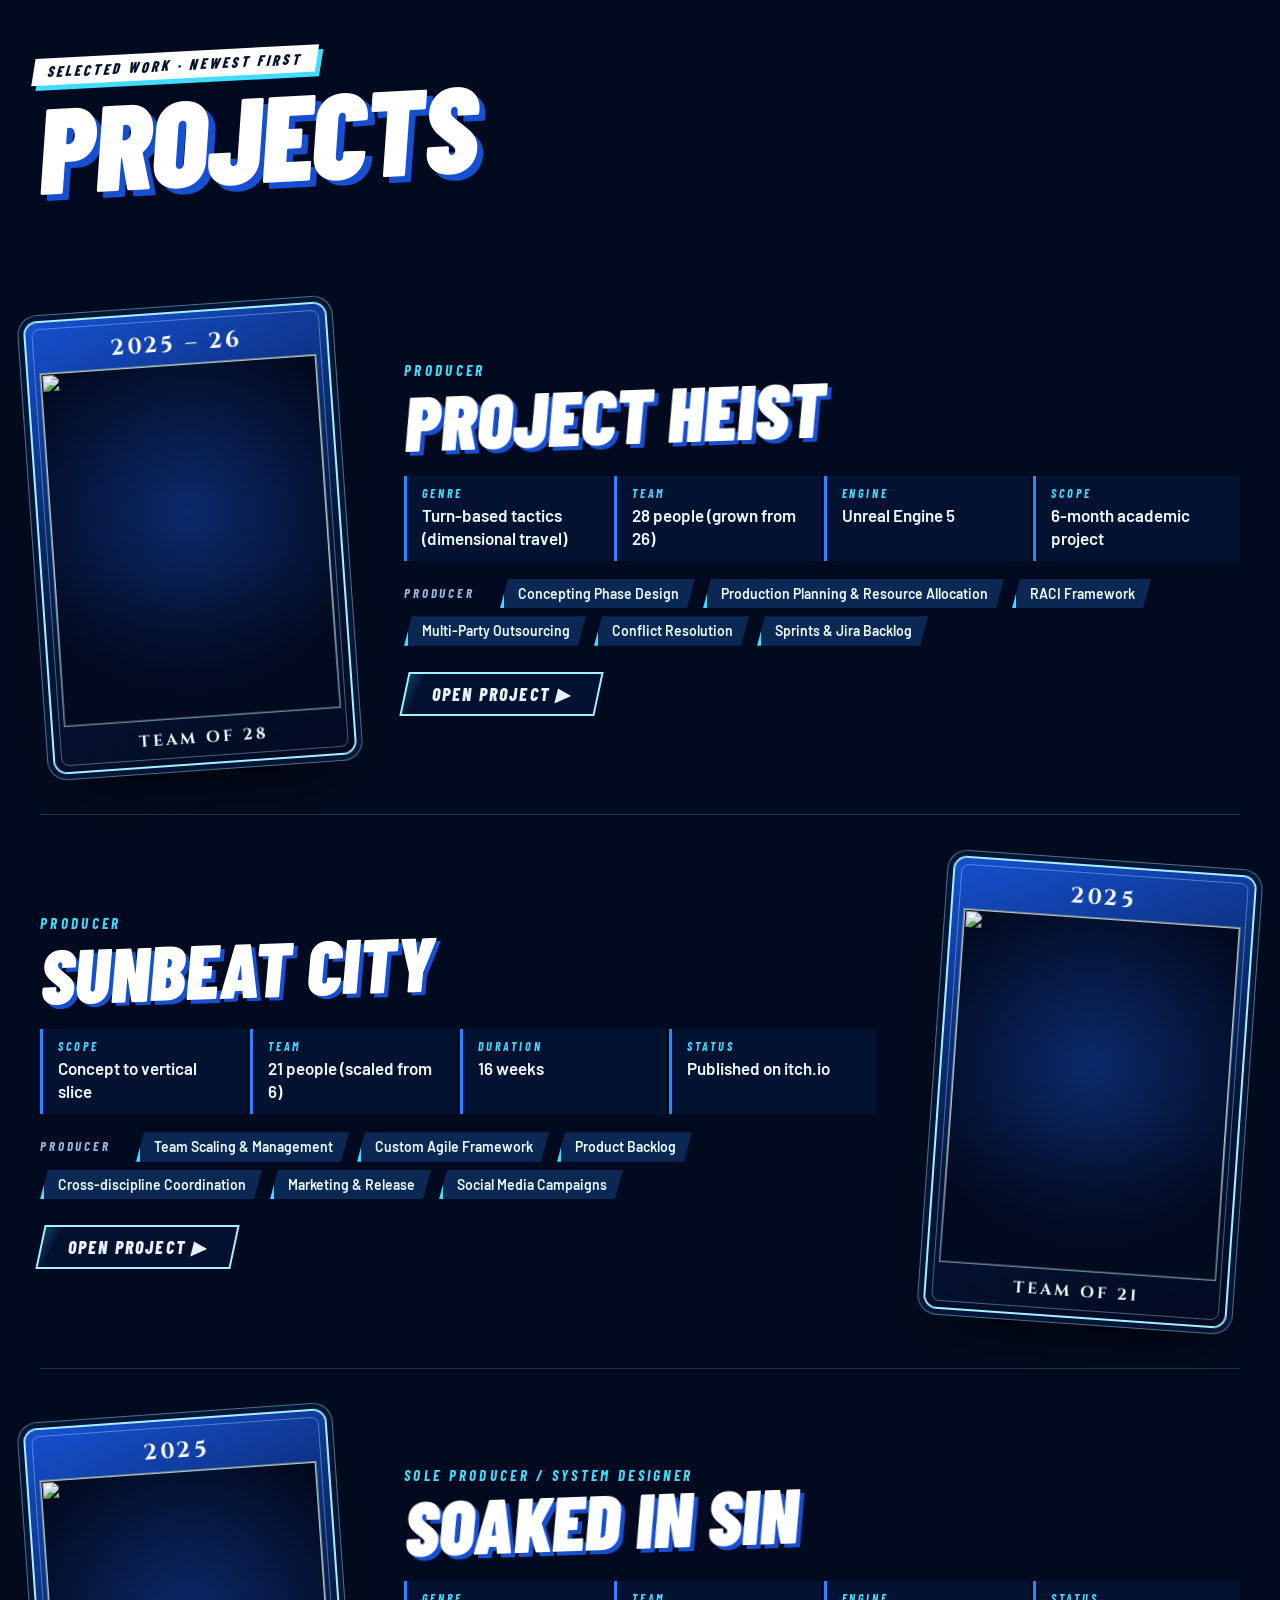
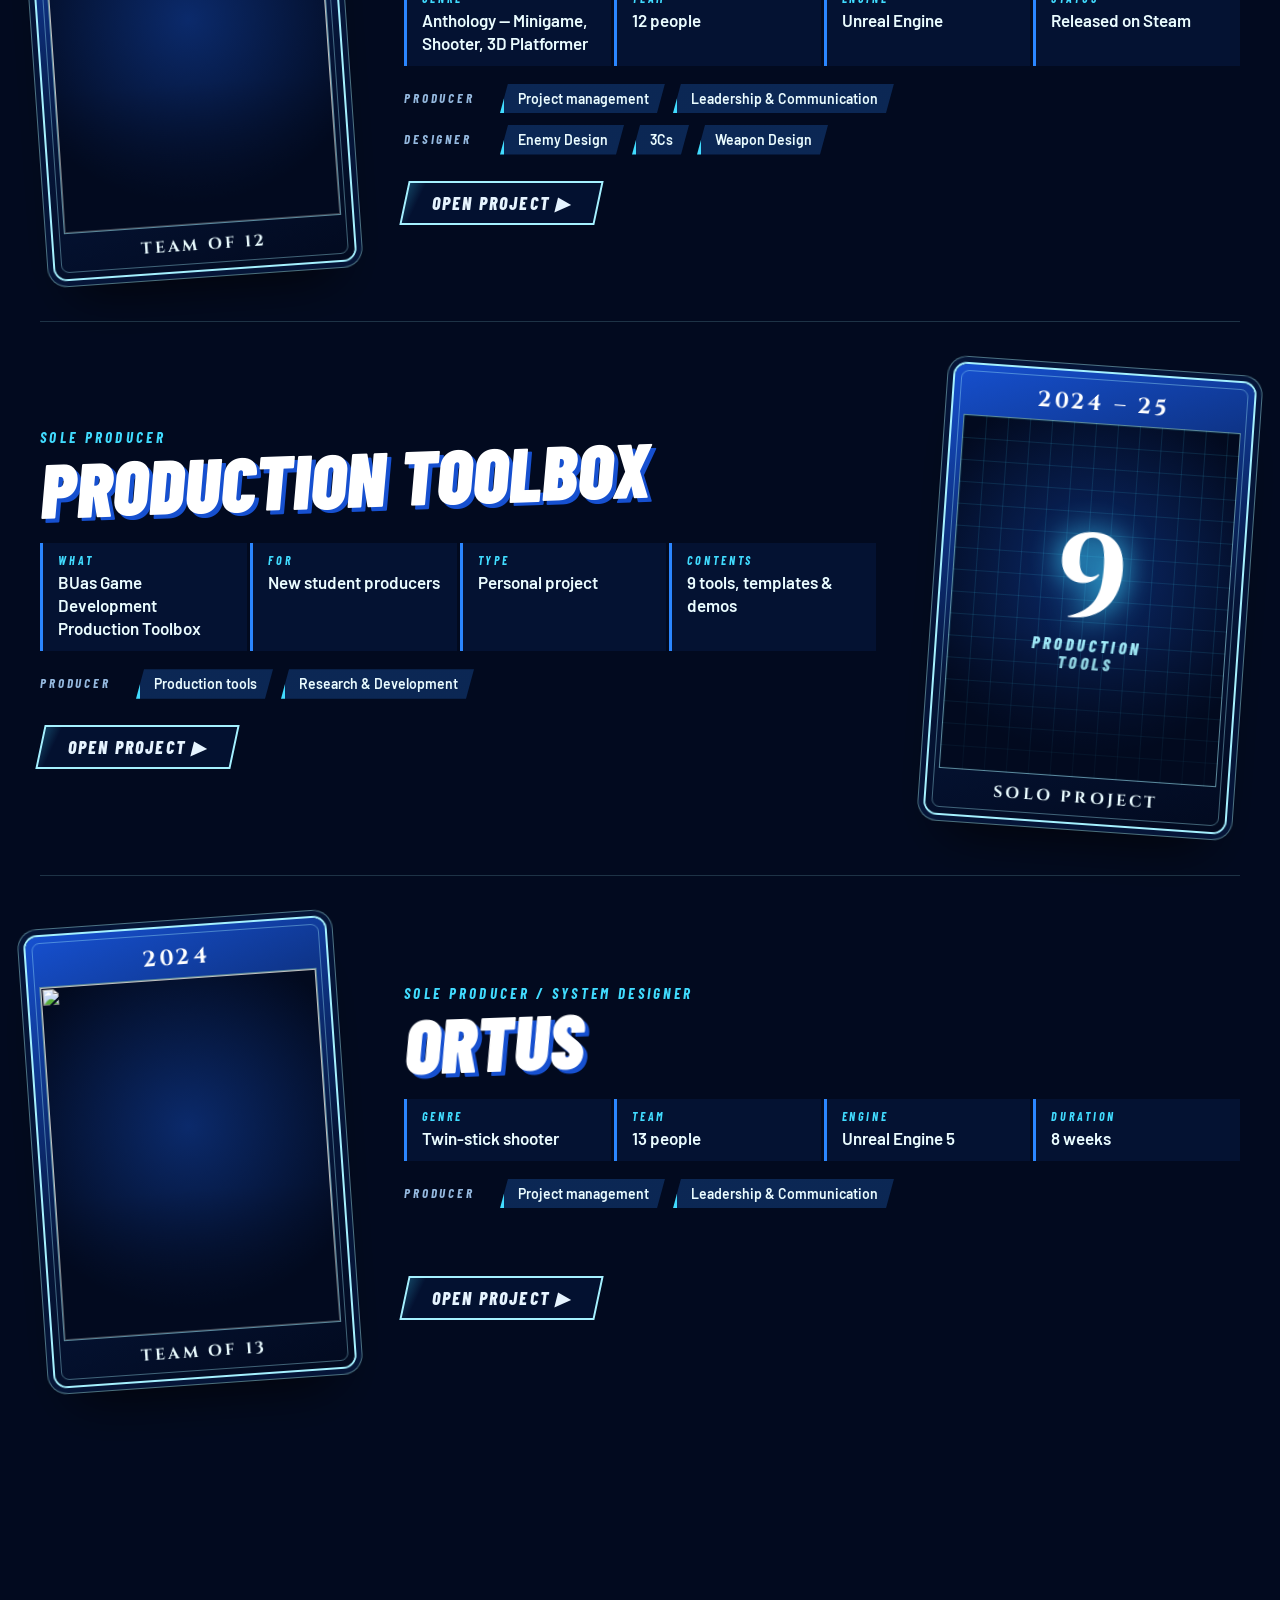
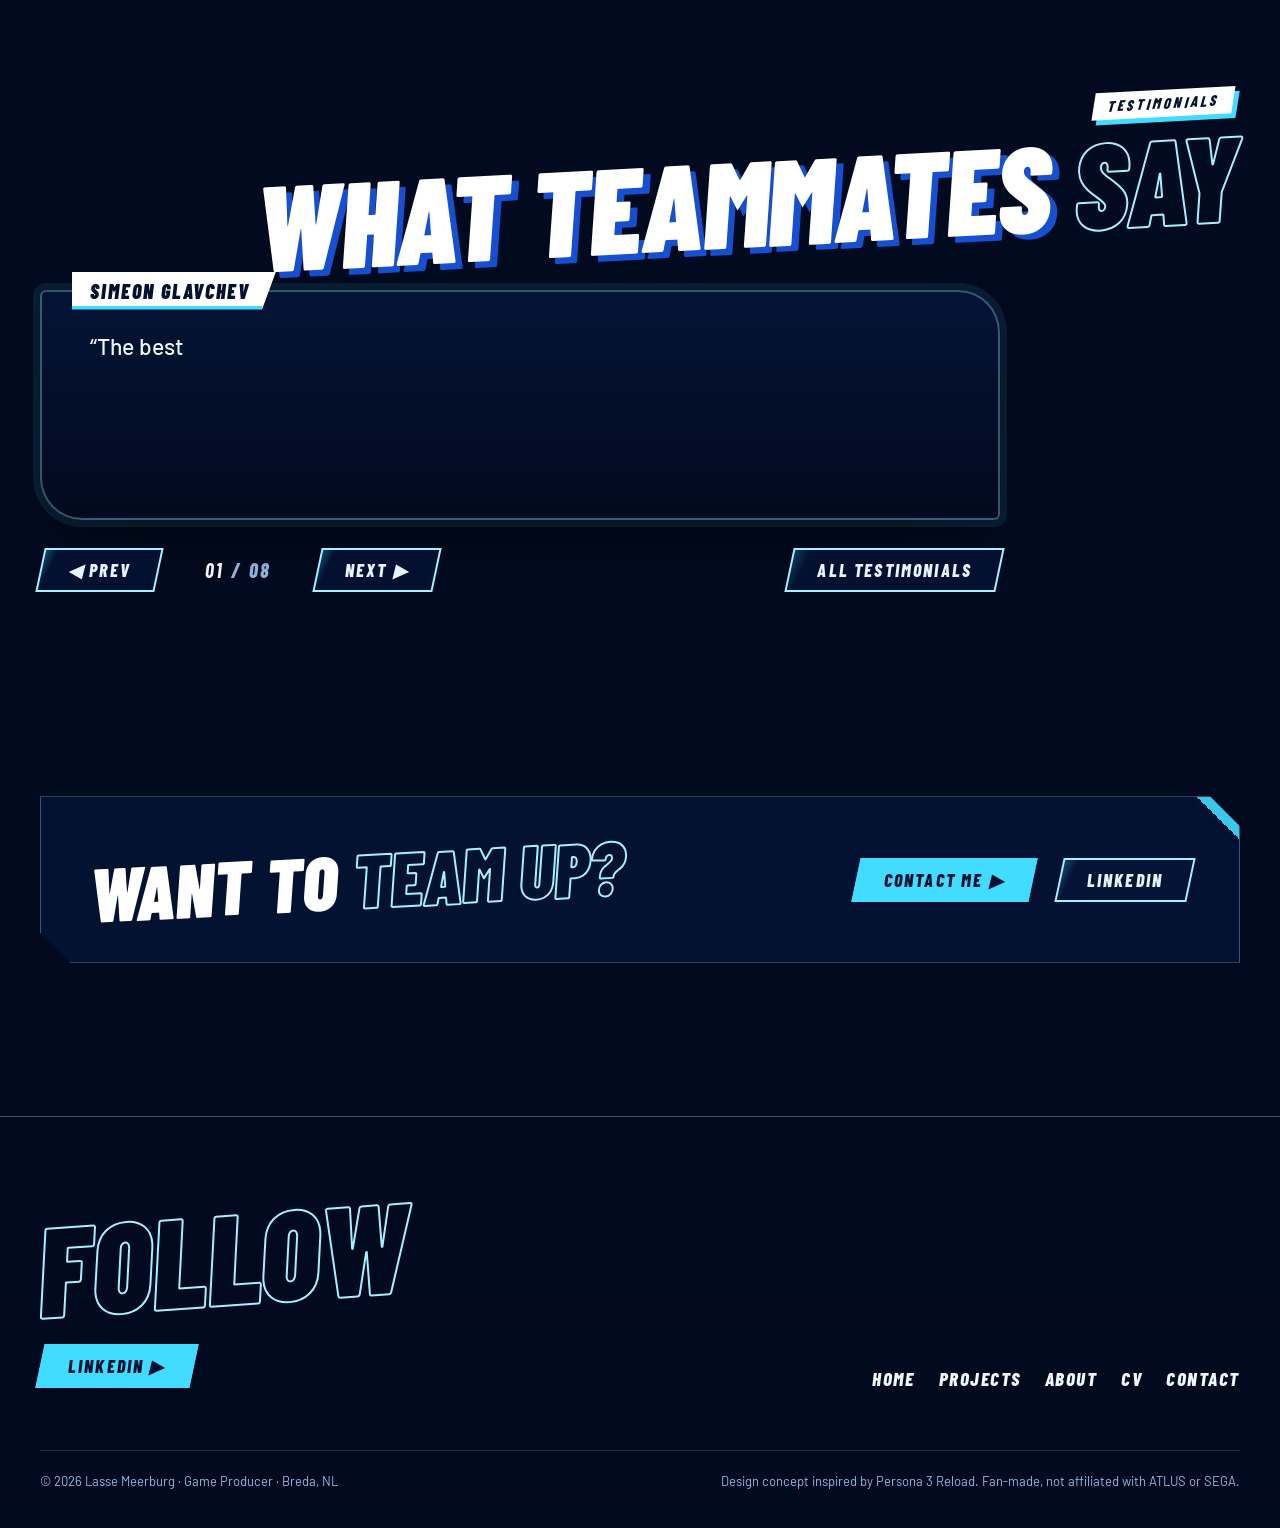
==== commit c1401668: "Bring back the hillside photo, reduce motion, drop decorative arrows - Home hero shows the original " ====
--- a/index.html
+++ b/index.html
@@ -50,15 +50,10 @@
         </ul>
       </div>
       <figure class="hero__figure">
-        <div class="hero__halo" aria-hidden="true"></div>
-        <div class="hero__person">
-          <img class="hero__cutout" src="assets/img/lasse-cutout.png" alt="Lasse Meerburg standing in a light grey suit with his hands in his pockets." width="403" height="1349" fetchpriority="high">
-        </div>
-        <div class="hero__rim" aria-hidden="true"></div>
         <div class="hero__photo">
           <div class="hero__frame" aria-hidden="true"></div>
           <div class="hero__img">
-            <img src="https://images.squarespace-cdn.com/content/v1/67a513989b3bf35e9ae5f112/a70b5be4-6b51-494e-b6a9-8e476831c168/IMG_20250909_161806.jpg?format=1000w" alt="Lasse sitting on a grassy hillside in a park, with trees behind him." width="1000" height="1312" loading="lazy" decoding="async">
+            <img src="https://images.squarespace-cdn.com/content/v1/67a513989b3bf35e9ae5f112/a70b5be4-6b51-494e-b6a9-8e476831c168/IMG_20250909_161806.jpg?format=1000w" alt="Lasse sitting on a grassy hillside in a park, with trees behind him." width="1000" height="1312" fetchpriority="high" decoding="async">
           </div>
         </div>
       </figure>
@@ -72,14 +67,13 @@
       <figure class="speaker__portrait" data-reveal>
         <div class="speaker__frame" aria-hidden="true"></div>
         <div class="speaker__img">
-          <img src="https://images.squarespace-cdn.com/content/v1/67a513989b3bf35e9ae5f112/a70b5be4-6b51-494e-b6a9-8e476831c168/IMG_20250909_161806.jpg?format=750w" alt="Lasse sitting on a grassy hillside in a park, with trees behind him." width="750" height="984" loading="lazy" decoding="async">
+          <img src="https://images.squarespace-cdn.com/content/v1/67a513989b3bf35e9ae5f112/c608c3dd-22d5-4766-8b79-aef9ff87ccad/picture+of+me.jpg?format=750w" alt="Portrait of Lasse smiling, wearing a pale green polo shirt." width="750" height="1125" loading="lazy" decoding="async">
         </div>
       </figure>
       <div class="speaker__talk">
         <div class="dialog" data-typewriter data-reveal>
           <span class="dialog__name">Lasse</span>
           <p class="dialog__text">Hello! I'm Lasse, a passionate Game Producer with over two years of experience making games as part of my studies. Currently, I am studying at Breda University of Applied Sciences.</p>
-          <span class="dialog__next" aria-hidden="true">▼</span>
         </div>
         <nav class="choices" aria-label="Where to next">
           <a class="choice" href="cv.html">Let me see your CV.<small>CV</small></a>
--- a/assets/css/style.css
+++ b/assets/css/style.css
@@ -1690,3 +1690,47 @@
 /* Menu close button lives top-right (where the Menu button is), clear of Extras */
 .menu .menu__close { position: absolute; top: 18px; right: clamp(16px, 3vw, 40px); }
 .quote::before { font: 700 82px/1 Georgia, "Times New Roman", serif; top: 10px; }
+
+/* ==========================================================================
+   v5 — less motion overall, arrows only on things you can click
+   ========================================================================== */
+
+/* Home hero: the hillside photo in its slanted frame */
+.hero--menu .hero__photo { display: block; }
+.hero__figure { min-height: 0; }
+.speaker__img img { object-position: 50% 22%; }
+
+/* Softer, shorter entrances */
+.js [data-reveal] { translate: 0 18px; transition: opacity .6s var(--ease), translate .6s var(--ease); }
+.js [data-stagger].is-in > * { animation: staggerSoft .45s var(--ease) backwards; animation-delay: calc(var(--i, 0) * 45ms + 40ms); }
+@keyframes staggerSoft { from { opacity: 0; translate: 0 8px; } }
+.arcana.is-dealt { animation: fadeUp .7s var(--ease) both; }
+@keyframes fadeUp { from { opacity: 0; translate: 0 22px; } to { opacity: 1; translate: 0 0; } }
+.shot.is-in .shot__frame > div::after { animation: none; }
+.shot.is-in img { animation: fadeIn .7s var(--ease) both; }
+@keyframes fadeIn { from { opacity: 0; } to { opacity: 1; } }
+.js .title:not(.is-in) .title__main { translate: -14px 0; }
+@keyframes slamSoft { from { opacity: 0; translate: -24px 0; } to { opacity: 1; translate: 0 0; } }
+@media (prefers-reduced-motion: no-preference) {
+  .hero__title > span, .phero__title, .hero__role, .phero__role { animation-name: slamSoft; animation-duration: .7s; }
+  .hero__photo { animation: slamSoft .8s .1s var(--ease) both; }
+}
+.tl.is-in .tl__date { animation: none; }
+.rankup.is-in .rankup__flag, .quest.is-in .quest__stamp { animation: fadeIn .5s .2s var(--ease) both; }
+
+/* Nothing loops, wobbles or shakes */
+.bg__waves, .menu__bg::after { animation: none; }
+.menu__bg { animation: menuBg .45s var(--ease) both; }
+.proj__title a:hover, .pnav__link:hover .pnav__title, .slink__item a.is-active .slink__title { animation: none; }
+.menu__item.is-active .menu__label, .hmenu__item.is-active .hmenu__label { animation: none; }
+.speaker:has(.dialog.is-typing) .speaker__img img { animation: none; }
+.speaker:has(.dialog.is-typing) .speaker__frame { translate: 14px 14px; }
+.phone.is-buzz, .is-shaking { animation: none; }
+.arcana:hover::after, .arcana:focus-visible::after { opacity: .6; }
+.splash .ring { width: 56px; height: 56px; margin: -28px 0 0 -28px; animation-duration: .45s; }
+.splash .ring--small { width: 36px; height: 36px; margin: -18px 0 0 -18px; opacity: .7; }
+
+/* Arrows only where there is something to click */
+.dialog__next { display: none; }
+.shot figcaption::before { content: none; }
+.daycal__dot { fill: var(--cyan); }
